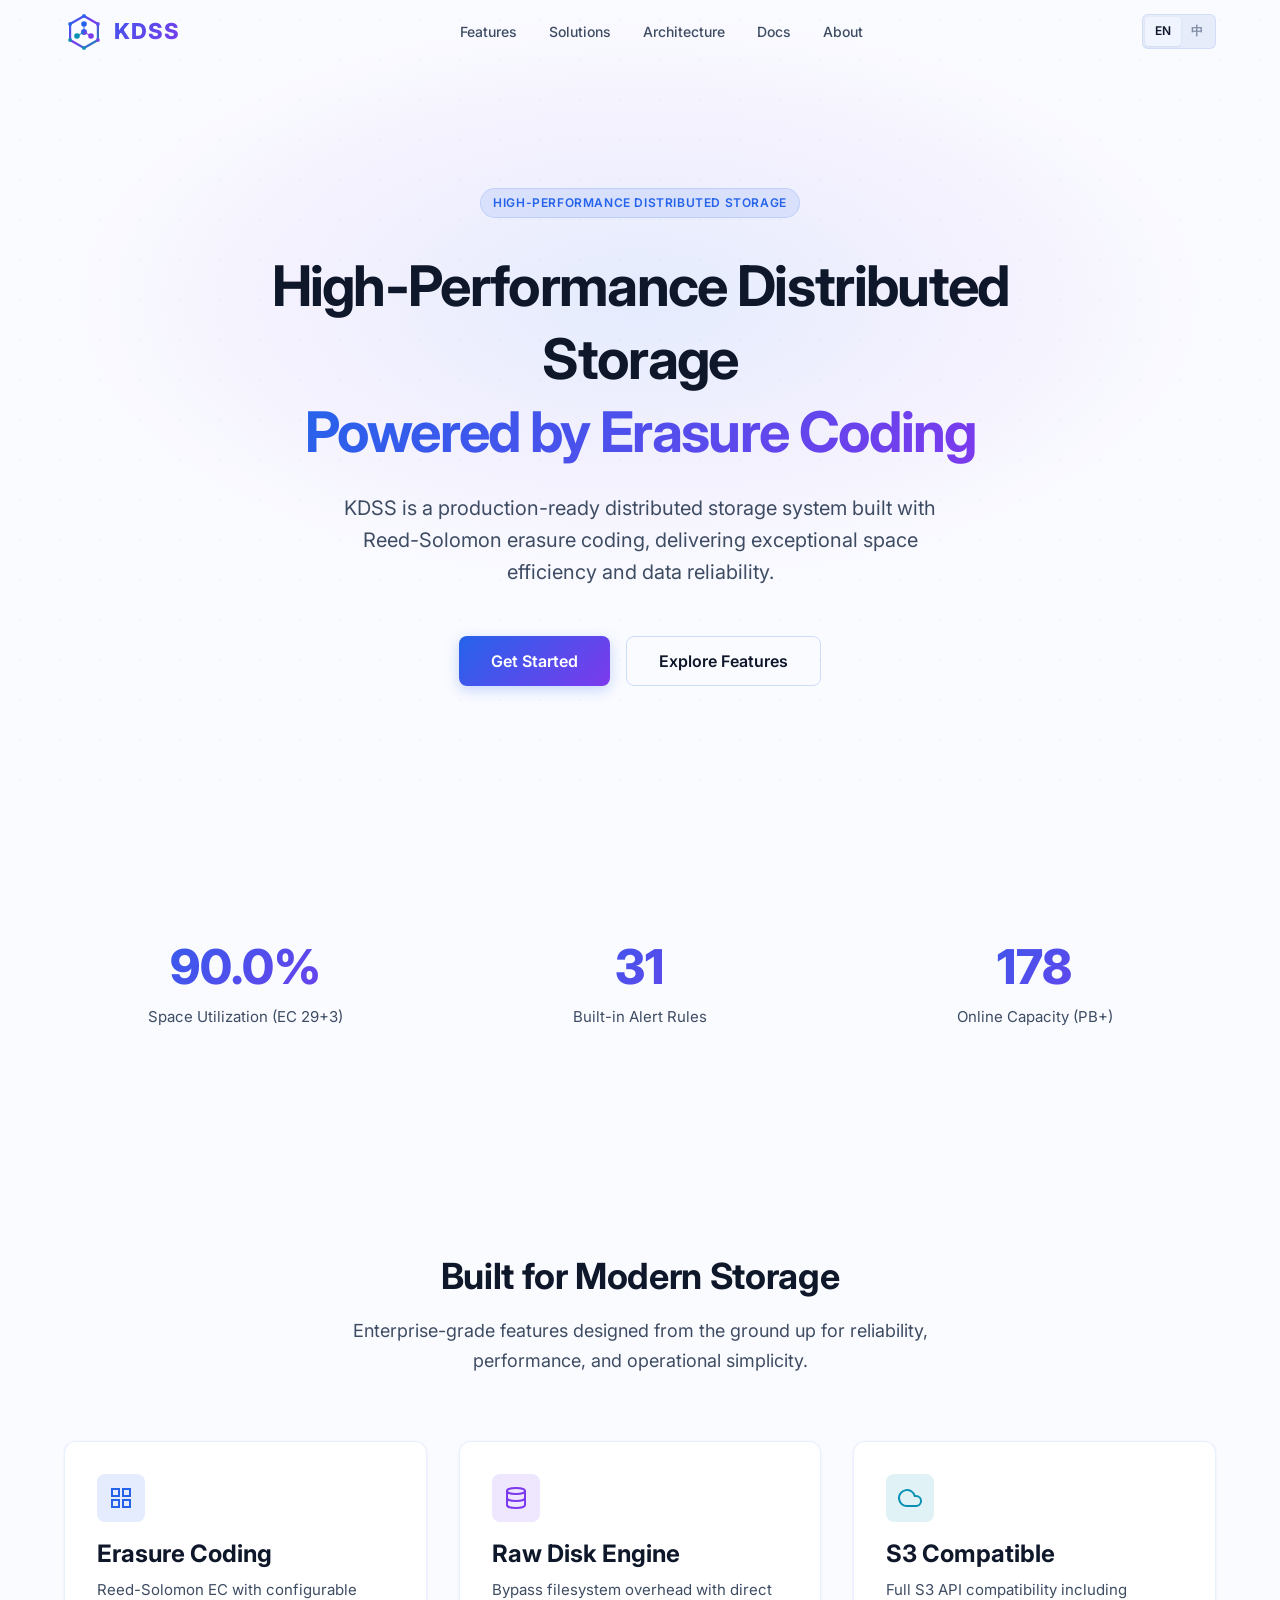
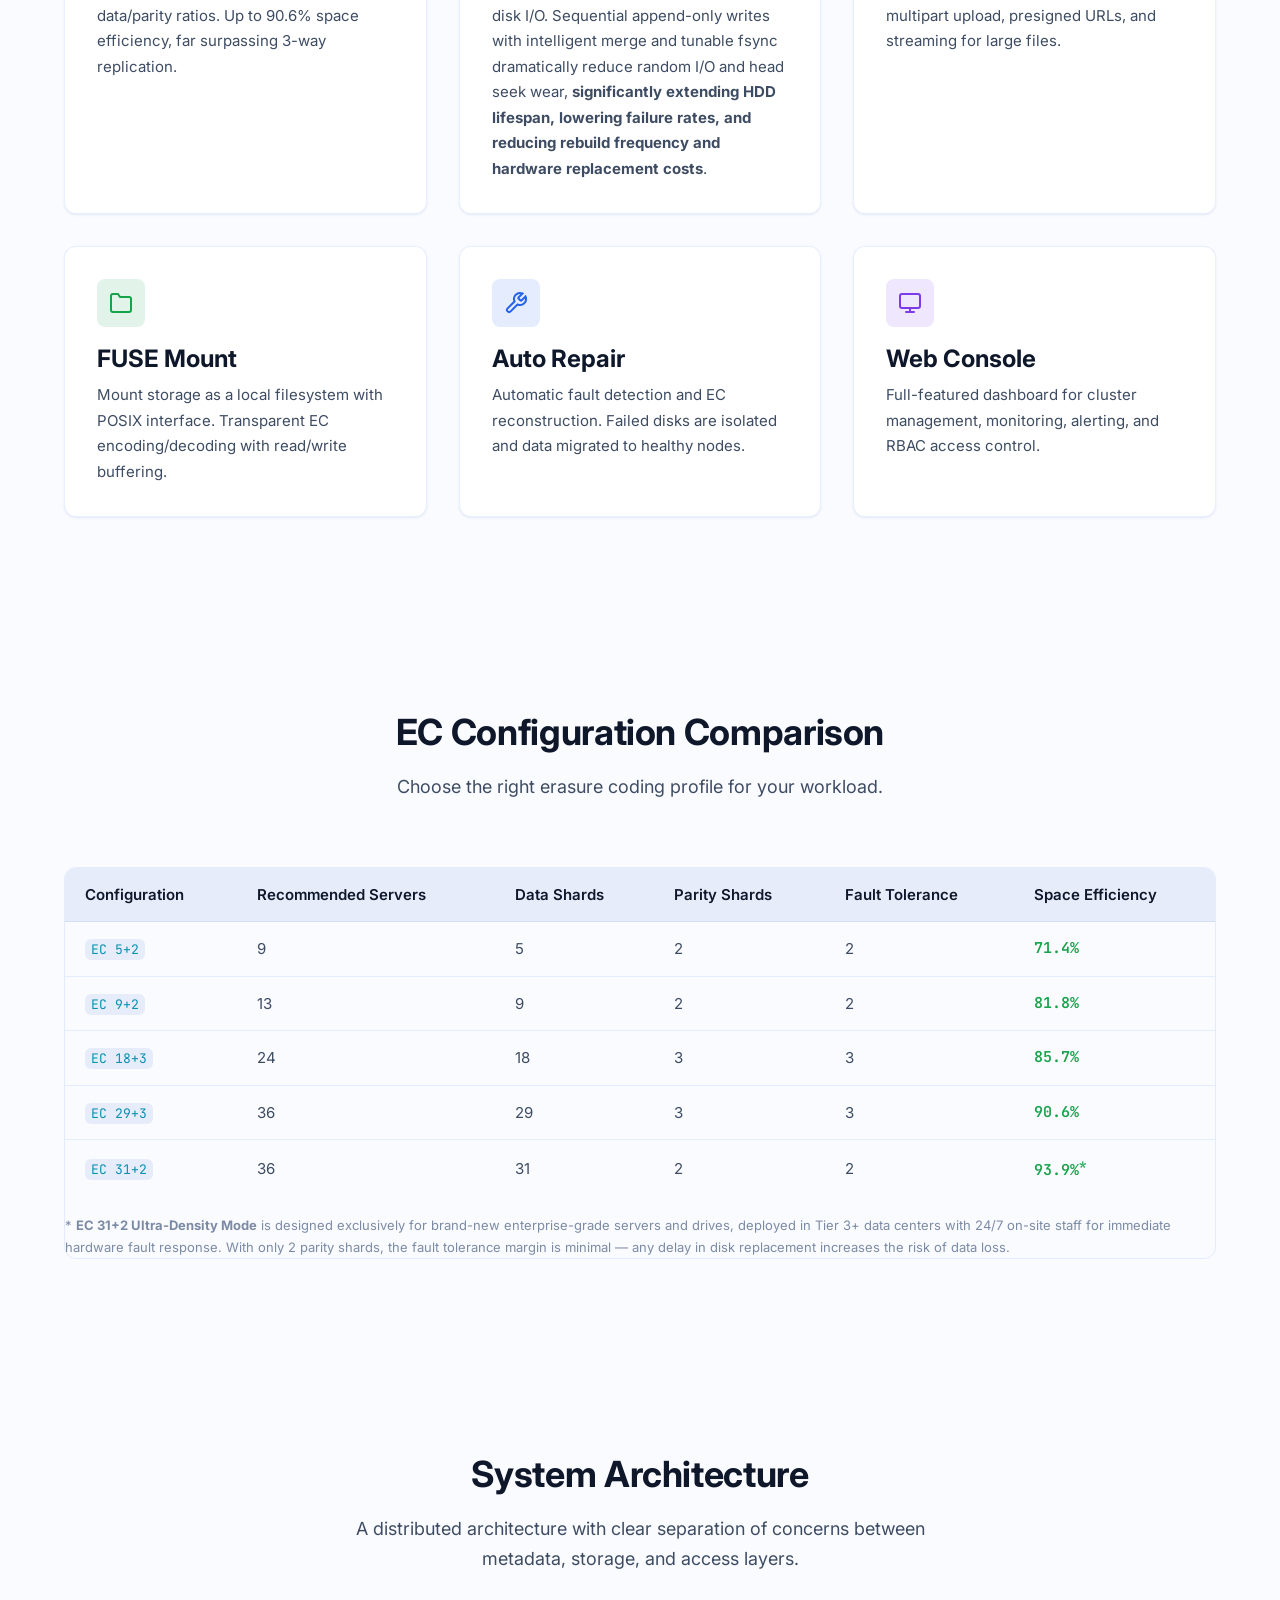
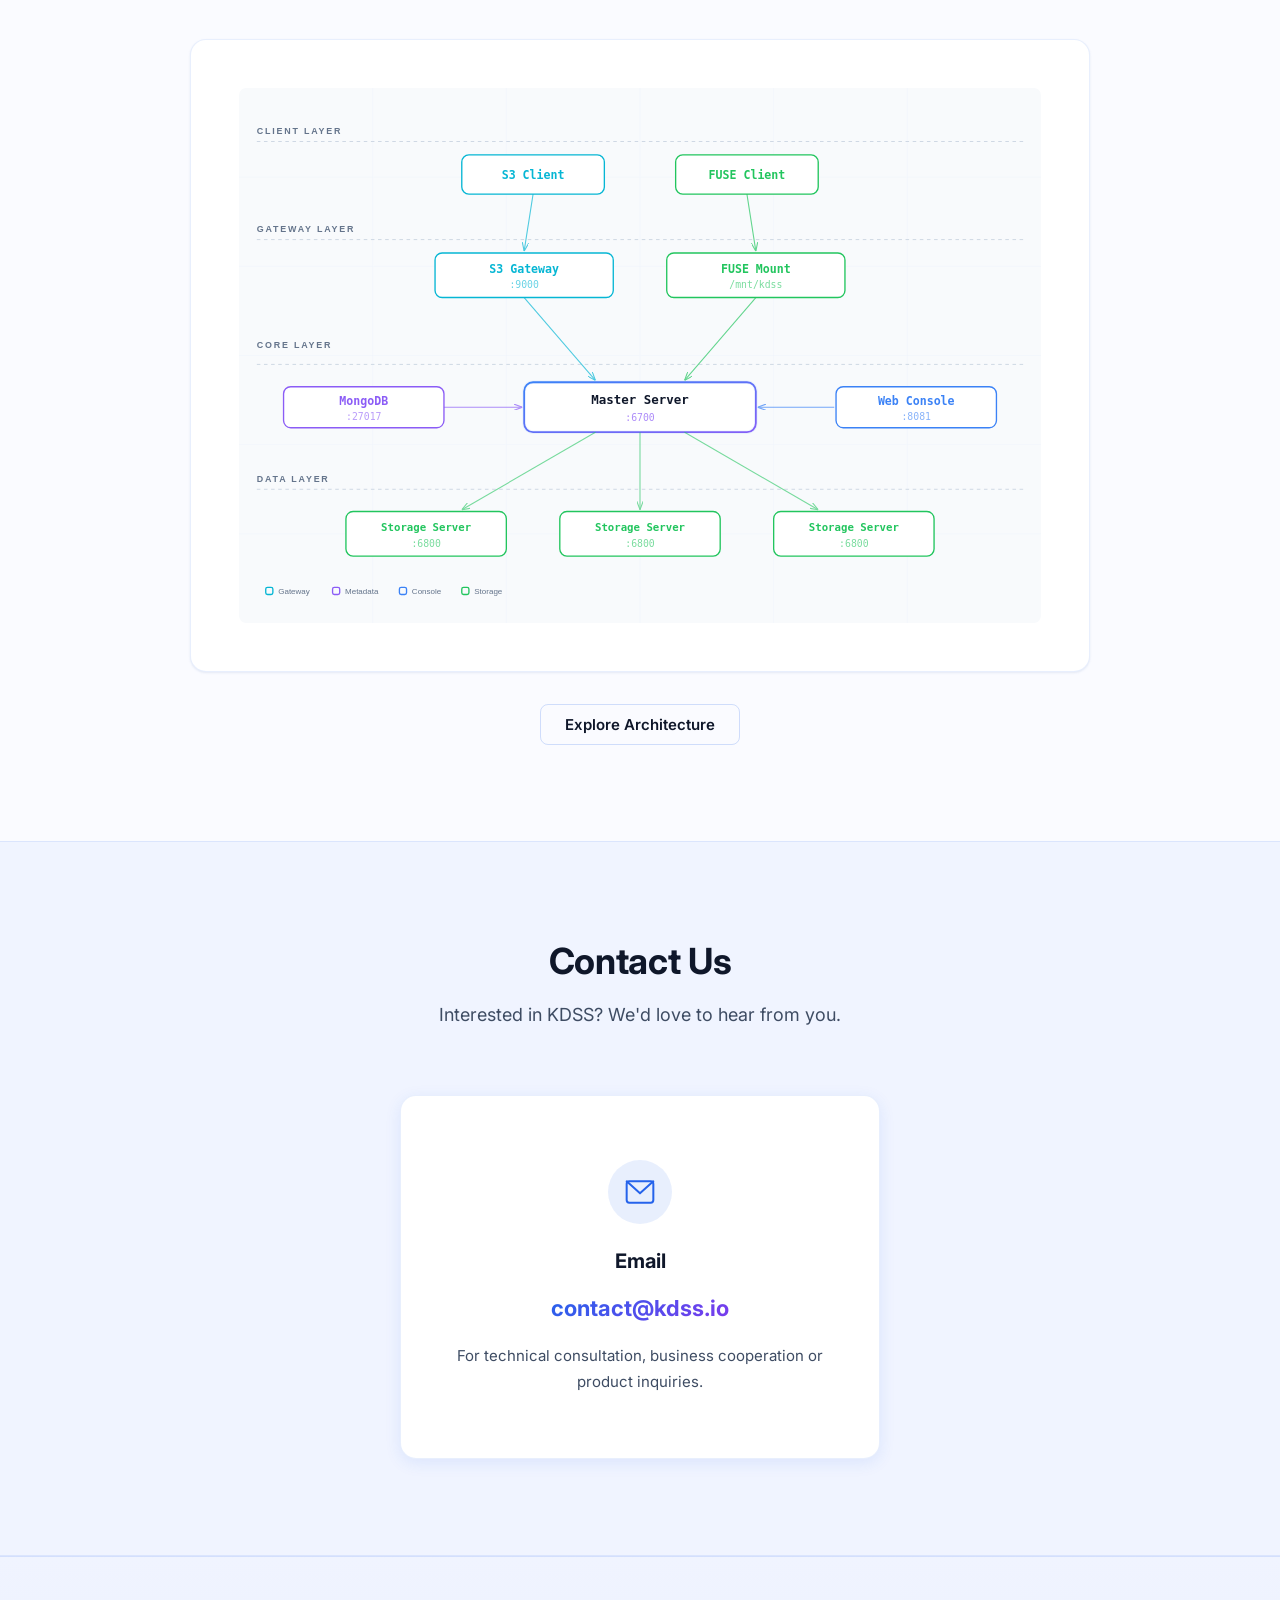
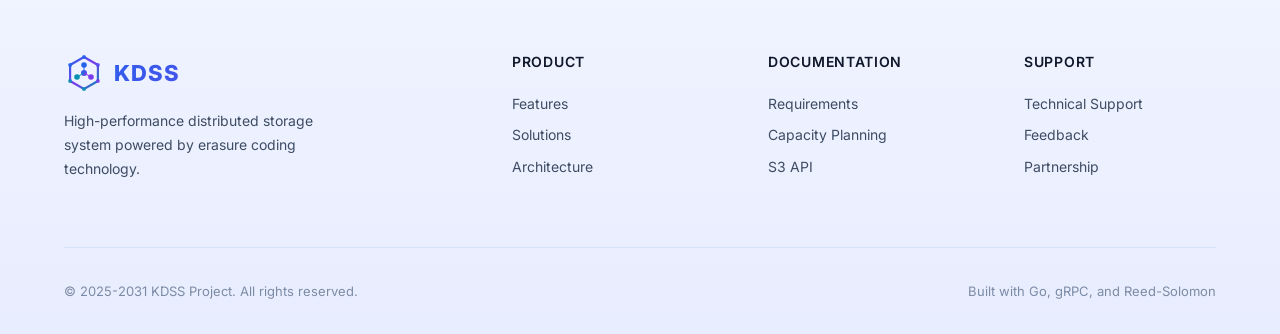
==== index.html @ b43790d2 "feat: KDSS official website with EN/ZH bilingual pages Static site with homepage, features, architec" ====
<!DOCTYPE html>

<html lang="en">
<head>
<meta charset="utf-8"/>
<meta content="width=device-width, initial-scale=1.0" name="viewport"/>
<title>KDSS — High-Performance Distributed Storage</title>
<meta content="KDSS is a high-performance distributed storage system powered by erasure coding, delivering exceptional space efficiency and data reliability." name="description"/>
<link href="images/favicon.svg" rel="icon" type="image/svg+xml"/>
<link href="https://fonts.googleapis.com" rel="preconnect"/>
<link crossorigin="" href="https://fonts.gstatic.com" rel="preconnect"/>
<link href="https://fonts.googleapis.com/css2?family=Inter:wght@400;500;600;700;800&amp;family=JetBrains+Mono:wght@400;500&amp;display=swap" rel="stylesheet"/>
<link href="css/base.css" rel="stylesheet"/>
<link href="css/components.css" rel="stylesheet"/>
<link href="css/layout.css" rel="stylesheet"/>
<link href="css/pages.css" rel="stylesheet"/>
</head>
<body>
<!-- Navigation -->
<nav class="navbar">
<div class="container">
<a class="nav-logo" href="./">
<img alt="KDSS" height="40" src="images/logo.svg" width="40"/>
<span>KDSS</span>
</a>
<div class="nav-links">
<a class="nav-link" href="features.html">Features</a>
<a class="nav-link" href="solutions.html">Solutions</a>
<a class="nav-link" href="architecture.html">Architecture</a>
<a class="nav-link" href="docs.html">Docs</a>
<a class="nav-link" href="about.html">About</a>
</div>
<div class="nav-actions">
<div class="lang-switch"><span class="lang-btn active">EN</span>
          <a class="lang-btn" href="zh/">中</a></div>
</div>
<button aria-label="Menu" class="mobile-menu-btn">
<span></span><span></span><span></span>
</button>
</div>
</nav>
<!-- Mobile Navigation -->
<div class="mobile-nav">
<a class="nav-link" href="features.html">Features</a>
<a class="nav-link" href="solutions.html">Solutions</a>
<a class="nav-link" href="architecture.html">Architecture</a>
<a class="nav-link" href="docs.html">Docs</a>
<a class="nav-link" href="about.html">About</a>
<div class="nav-actions">
<div class="lang-switch"><span class="lang-btn active">EN</span>
          <a class="lang-btn" href="zh/">中</a></div>
</div>
</div>
<!-- Hero Section -->
<section class="hero">
<canvas class="hero-canvas"></canvas>
<div class="container">
<div class="hero-badge">
<span class="badge badge-blue">High-Performance Distributed Storage</span>
</div>
<h1>
<span>High-Performance Distributed Storage</span><br/>
<span class="text-gradient">Powered by Erasure Coding</span>
</h1>
<p class="hero-subtitle">KDSS is a production-ready distributed storage system built with Reed-Solomon erasure coding, delivering exceptional space efficiency and data reliability.</p>
<div class="hero-actions">
<a class="btn btn-primary btn-lg" href="docs.html">Get Started</a>
<a class="btn btn-secondary btn-lg" href="features.html">Explore Features</a>
</div>
</div>
</section>
<!-- Core Stats -->
<section class="section">
<div class="container">
<div class="stats-grid reveal">
<div class="stat-item">
<div class="stat-number" data-count="90.6" data-suffix="%">0%</div>
<div class="stat-label">Space Utilization (EC 29+3)</div>
</div>
<div class="stat-item">
<div class="stat-number" data-count="32">0</div>
<div class="stat-label">Built-in Alert Rules</div>
</div>
<div class="stat-item">
<div class="stat-number" data-count="180">0</div>
<div class="stat-label">Online Capacity (PB+)</div>
</div>
</div>
</div>
</section>
<!-- Features Overview -->
<section class="section">
<div class="container">
<div class="section-header reveal">
<h2>Built for Modern Storage</h2>
<p>Enterprise-grade features designed from the ground up for reliability, performance, and operational simplicity.</p>
</div>
<div class="grid-3 stagger-group">
<!-- EC -->
<div class="card reveal">
<div class="card-icon blue">
<svg fill="none" stroke="currentColor" stroke-linecap="round" stroke-width="2" viewbox="0 0 24 24"><rect height="7" width="7" x="3" y="3"></rect><rect height="7" width="7" x="14" y="3"></rect><rect height="7" width="7" x="3" y="14"></rect><rect height="7" width="7" x="14" y="14"></rect></svg>
</div>
<h4>Erasure Coding</h4>
<p>Reed-Solomon EC with configurable data/parity ratios. Up to 90.6% space efficiency, far surpassing 3-way replication.</p>
</div>
<!-- Raw Disk -->
<div class="card reveal">
<div class="card-icon purple">
<svg fill="none" stroke="currentColor" stroke-linecap="round" stroke-width="2" viewbox="0 0 24 24"><ellipse cx="12" cy="5" rx="9" ry="3"></ellipse><path d="M21 12c0 1.66-4 3-9 3s-9-1.34-9-3"></path><path d="M3 5v14c0 1.66 4 3 9 3s9-1.34 9-3V5"></path></svg>
</div>
<h4>Raw Disk Engine</h4>
<p>Bypass filesystem overhead with direct disk I/O. Sequential append-only writes with intelligent merge and tunable fsync dramatically reduce random I/O and head seek wear, <strong>significantly extending HDD lifespan, lowering failure rates, and reducing rebuild frequency and hardware replacement costs</strong>.</p>
</div>
<!-- S3 -->
<div class="card reveal">
<div class="card-icon cyan">
<svg fill="none" stroke="currentColor" stroke-linecap="round" stroke-width="2" viewbox="0 0 24 24"><path d="M18 10h-1.26A8 8 0 109 20h9a5 5 0 000-10z"></path></svg>
</div>
<h4>S3 Compatible</h4>
<p>Full S3 API compatibility including multipart upload, presigned URLs, and streaming for large files.</p>
</div>
<!-- FUSE -->
<div class="card reveal">
<div class="card-icon green">
<svg fill="none" stroke="currentColor" stroke-linecap="round" stroke-width="2" viewbox="0 0 24 24"><path d="M22 19a2 2 0 01-2 2H4a2 2 0 01-2-2V5a2 2 0 012-2h5l2 3h9a2 2 0 012 2z"></path></svg>
</div>
<h4>FUSE Mount</h4>
<p>Mount storage as a local filesystem with POSIX interface. Transparent EC encoding/decoding with read/write buffering.</p>
</div>
<!-- Auto Repair -->
<div class="card reveal">
<div class="card-icon blue">
<svg fill="none" stroke="currentColor" stroke-linecap="round" stroke-width="2" viewbox="0 0 24 24"><path d="M14.7 6.3a1 1 0 000 1.4l1.6 1.6a1 1 0 001.4 0l3.77-3.77a6 6 0 01-7.94 7.94l-6.91 6.91a2.12 2.12 0 01-3-3l6.91-6.91a6 6 0 017.94-7.94l-3.76 3.76z"></path></svg>
</div>
<h4>Auto Repair</h4>
<p>Automatic fault detection and EC reconstruction. Failed disks are isolated and data migrated to healthy nodes.</p>
</div>
<!-- Web Console -->
<div class="card reveal">
<div class="card-icon purple">
<svg fill="none" stroke="currentColor" stroke-linecap="round" stroke-width="2" viewbox="0 0 24 24"><rect height="14" rx="2" width="20" x="2" y="3"></rect><line x1="8" x2="16" y1="21" y2="21"></line><line x1="12" x2="12" y1="17" y2="21"></line></svg>
</div>
<h4>Web Console</h4>
<p>Full-featured dashboard for cluster management, monitoring, alerting, and RBAC access control.</p>
</div>
</div>
</div>
</section>
<!-- EC Configuration Table -->
<section class="section">
<div class="container">
<div class="section-header reveal">
<h2>EC Configuration Comparison</h2>
<p>Choose the right erasure coding profile for your workload.</p>
</div>
<div class="table-wrapper reveal">
<table>
<thead>
<tr>
<th>Configuration</th>
<th>Recommended Servers</th>
<th>Data Shards</th>
<th>Parity Shards</th>
<th>Fault Tolerance</th>
<th>Space Efficiency</th>
</tr>
</thead>
<tbody>
<tr>
<td><code>EC 5+2</code></td>
<td>9</td>
<td>5</td>
<td>2</td>
<td>2</td>
<td class="highlight">71.4%</td>
</tr>
<tr>
<td><code>EC 9+2</code></td>
<td>13</td>
<td>9</td>
<td>2</td>
<td>2</td>
<td class="highlight">81.8%</td>
</tr>
<tr>
<td><code>EC 18+3</code></td>
<td>24</td>
<td>18</td>
<td>3</td>
<td>3</td>
<td class="highlight">85.7%</td>
</tr>
<tr>
<td><code>EC 29+3</code></td>
<td>36</td>
<td>29</td>
<td>3</td>
<td>3</td>
<td class="highlight">90.6%</td>
</tr>
<tr>
<td><code>EC 31+2</code></td>
<td>36</td>
<td>31</td>
<td>2</td>
<td>2</td>
<td class="highlight">93.9%<sup>*</sup></td>
</tr>
</tbody>
</table>
<p style="margin-top: var(--space-md); font-size: 13px; color: var(--text-muted);">* <strong>EC 31+2 Ultra-Density Mode</strong> is designed exclusively for brand-new enterprise-grade servers and drives, deployed in Tier 3+ data centers with 24/7 on-site staff for immediate hardware fault response. With only 2 parity shards, the fault tolerance margin is minimal — any delay in disk replacement increases the risk of data loss.</p>
</div>
</div>
</section>
<!-- Architecture Preview -->
<section class="section">
<div class="container">
<div class="section-header reveal">
<h2>System Architecture</h2>
<p>A distributed architecture with clear separation of concerns between metadata, storage, and access layers.</p>
</div>
<div class="arch-preview reveal">
<div class="arch-diagram">
<img alt="KDSS Architecture" loading="lazy" src="images/architecture.svg"/>
</div>
<div style="margin-top: var(--space-xl); text-align: center;">
<a class="btn btn-secondary" href="architecture.html">Explore Architecture</a>
</div>
</div>
</div>
</section>
<!-- Contact Us -->
<section class="section contact-section">
<div class="container">
<div class="section-header reveal">
<h2>Contact Us</h2>
<p>Interested in KDSS? We'd love to hear from you.</p>
</div>
<div class="contact-card reveal">
<div class="contact-icon">
<svg fill="none" height="32" stroke="currentColor" stroke-linecap="round" stroke-linejoin="round" stroke-width="1.5" viewbox="0 0 24 24" width="32">
<rect height="16" rx="2" width="20" x="2" y="4"></rect>
<path d="M22 4L12 13L2 4"></path>
</svg>
</div>
<h3>Email</h3>
<a class="contact-email" href="mailto:contact@kdss.io">contact@kdss.io</a>
<p>For technical consultation, business cooperation or product inquiries.</p>
</div>
</div>
</section>
<!-- Footer -->
<footer class="footer">
<div class="container">
<div class="footer-grid">
<div class="footer-brand">
<a class="nav-logo" href="./">
<img alt="KDSS" height="40" src="images/logo.svg" width="40"/>
<span>KDSS</span>
</a>
<p>High-performance distributed storage system powered by erasure coding technology.</p>
</div>
<div class="footer-col">
<h4>Product</h4>
<a href="features.html">Features</a>
<a href="solutions.html">Solutions</a>
<a href="architecture.html">Architecture</a>
</div>
<div class="footer-col">
<h4>Documentation</h4>
<a href="docs.html#requirements">Requirements</a>
<a href="docs.html#capacity">Capacity Planning</a>
<a href="docs.html#s3api">S3 API</a>
</div>
<div class="footer-col">
<h4>Support</h4>
<a href="mailto:support@kdss.io">Technical Support</a>
<a href="mailto:support@kdss.io">Feedback</a>
<a href="mailto:contact@kdss.io">Partnership</a>
</div>
</div>
<div class="footer-bottom">
<p>© 2025-2031 KDSS Project. All rights reserved.</p>
<div class="footer-bottom-links">
<span style="color: var(--text-muted); font-size: 13px;">Built with Go, gRPC, and Reed-Solomon</span>
</div>
</div>
</div>
</footer>
<!-- Back to Top -->
<button aria-label="Back to top" class="back-to-top">
<svg fill="none" height="20" stroke="currentColor" stroke-linecap="round" stroke-width="2" viewbox="0 0 24 24" width="20"><path d="M18 15l-6-6-6 6"></path></svg>
</button>

<script src="js/nav.js"></script>
<script src="js/animations.js"></script>
</body>
</html>
---- css/base.css ----
/* ============================================
   KDSS Website — Base Styles
   CSS Reset + Custom Properties + Typography
   ============================================ */

/* --- Reset --- */
*, *::before, *::after {
  margin: 0;
  padding: 0;
  box-sizing: border-box;
}

html {
  scroll-behavior: smooth;
  -webkit-text-size-adjust: 100%;
  font-size: 16px;
}

body {
  font-family: var(--font-sans);
  background-color: var(--bg-primary);
  color: var(--text-primary);
  line-height: 1.7;
  -webkit-font-smoothing: antialiased;
  -moz-osx-font-smoothing: grayscale;
  overflow-x: hidden;
}

a {
  color: var(--accent-blue);
  text-decoration: none;
  transition: color 0.2s ease;
}

a:hover {
  color: var(--accent-purple);
}

img, svg {
  max-width: 100%;
  height: auto;
  display: block;
}

ul, ol {
  list-style: none;
}

button {
  font-family: inherit;
  cursor: pointer;
  border: none;
  background: none;
  color: inherit;
}

input, textarea, select {
  font-family: inherit;
  font-size: inherit;
  color: inherit;
}

table {
  border-collapse: collapse;
  width: 100%;
}

/* --- CSS Custom Properties --- */
:root {
  /* Backgrounds / 背景 — 明亮科技风（带微蓝底色） */
  --bg-primary: #fafbff;
  --bg-secondary: #f0f4ff;
  --bg-tertiary: #e6ecf9;

  /* Text / 文字 */
  --text-primary: #0f172a;
  --text-secondary: #3e4c63;
  --text-muted: #7c8ba5;

  /* Accent / 强调色（高饱和） */
  --accent-blue: #2563eb;
  --accent-purple: #7c3aed;
  --accent-cyan: #0891b2;
  --accent-green: #16a34a;

  /* Gradients / 渐变 */
  --gradient-hero: linear-gradient(135deg, #2563eb, #7c3aed);
  --gradient-card: linear-gradient(180deg, rgba(37,99,235,0.03), rgba(124,58,237,0.01));

  /* Borders / 边框 */
  --border-color: rgba(37, 99, 235, 0.1);
  --border-hover: rgba(37, 99, 235, 0.2);

  /* Fonts / 字体 */
  --font-sans: 'Inter', -apple-system, BlinkMacSystemFont, 'PingFang SC', 'Microsoft YaHei', sans-serif;
  --font-mono: 'JetBrains Mono', 'Fira Code', 'Cascadia Code', monospace;

  /* Spacing / 间距 */
  --space-xs: 4px;
  --space-sm: 8px;
  --space-md: 16px;
  --space-lg: 24px;
  --space-xl: 32px;
  --space-2xl: 48px;
  --space-3xl: 64px;
  --space-4xl: 96px;

  /* Radius / 圆角 */
  --radius-sm: 6px;
  --radius-md: 8px;
  --radius-lg: 12px;
  --radius-xl: 16px;

  /* Shadows / 阴影（带蓝色调） */
  --shadow-sm: 0 1px 3px rgba(37,99,235,0.06), 0 1px 2px rgba(0,0,0,0.04);
  --shadow-md: 0 4px 16px rgba(37,99,235,0.1);
  --shadow-lg: 0 8px 32px rgba(37,99,235,0.12);

  /* Transitions / 过渡 */
  --transition-fast: 0.15s ease;
  --transition-base: 0.2s ease;
  --transition-slow: 0.3s ease;

  /* Layout / 布局 */
  --max-width: 1200px;
  --nav-height: 64px;
}

/* --- Typography --- */
h1, h2, h3, h4, h5, h6 {
  font-weight: 700;
  line-height: 1.3;
  color: var(--text-primary);
}

h1 { font-size: 48px; letter-spacing: -0.02em; }
h2 { font-size: 36px; letter-spacing: -0.01em; }
h3 { font-size: 28px; }
h4 { font-size: 24px; }
h5 { font-size: 20px; }
h6 { font-size: 18px; }

p {
  color: var(--text-secondary);
  line-height: 1.7;
}

code, pre {
  font-family: var(--font-mono);
}

code {
  font-size: 0.875em;
  background: var(--bg-tertiary);
  padding: 2px 6px;
  border-radius: var(--radius-sm);
  color: var(--accent-cyan);
}

pre {
  background: var(--bg-secondary);
  border: 1px solid var(--border-color);
  border-radius: var(--radius-md);
  padding: var(--space-lg);
  overflow-x: auto;
  font-size: 14px;
  line-height: 1.6;
}

pre code {
  background: none;
  padding: 0;
  font-size: inherit;
  color: var(--text-primary);
}

/* --- Utility --- */
.container {
  max-width: var(--max-width);
  margin: 0 auto;
  padding: 0 var(--space-lg);
}

.section {
  padding: var(--space-4xl) 0;
}

.section-header {
  text-align: center;
  margin-bottom: var(--space-3xl);
}

.section-header h2 {
  margin-bottom: var(--space-md);
}

.section-header p {
  font-size: 18px;
  max-width: 640px;
  margin: 0 auto;
}

.text-gradient {
  background: var(--gradient-hero);
  -webkit-background-clip: text;
  -webkit-text-fill-color: transparent;
  background-clip: text;
}

.text-center { text-align: center; }
.text-left { text-align: left; }
.text-right { text-align: right; }

.visually-hidden {
  position: absolute;
  width: 1px;
  height: 1px;
  padding: 0;
  margin: -1px;
  overflow: hidden;
  clip: rect(0,0,0,0);
  white-space: nowrap;
  border: 0;
}

/* --- Selection --- */
::selection {
  background: rgba(37, 99, 235, 0.15);
  color: var(--text-primary);
}

/* --- Scrollbar --- */
::-webkit-scrollbar {
  width: 8px;
  height: 8px;
}

::-webkit-scrollbar-track {
  background: var(--bg-primary);
}

::-webkit-scrollbar-thumb {
  background: var(--bg-tertiary);
  border-radius: 4px;
}

::-webkit-scrollbar-thumb:hover {
  background: var(--text-muted);
}

/* --- Responsive Typography --- */
@media (max-width: 768px) {
  h1 { font-size: 32px; }
  h2 { font-size: 28px; }
  h3 { font-size: 22px; }
  h4 { font-size: 20px; }

  .section {
    padding: var(--space-3xl) 0;
  }

  .section-header {
    margin-bottom: var(--space-2xl);
  }
}
---- css/components.css ----
/* ============================================
   KDSS Website — Components
   Buttons, Cards, Tables, Code Blocks, Badges
   ============================================ */

/* --- Buttons --- */
.btn {
  display: inline-flex;
  align-items: center;
  gap: var(--space-sm);
  padding: 12px 24px;
  font-size: 15px;
  font-weight: 600;
  border-radius: var(--radius-md);
  transition: all var(--transition-base);
  white-space: nowrap;
  line-height: 1;
}

.btn-primary {
  background: var(--gradient-hero);
  color: #fff;
  box-shadow: 0 4px 14px rgba(37, 99, 235, 0.25);
}

.btn-primary:hover {
  transform: translateY(-1px);
  box-shadow: 0 6px 20px rgba(37, 99, 235, 0.35);
  color: #fff;
}

.btn-secondary {
  background: transparent;
  color: var(--text-primary);
  border: 1px solid var(--border-hover);
}

.btn-secondary:hover {
  background: var(--bg-tertiary);
  border-color: var(--text-muted);
  color: var(--text-primary);
}

.btn-sm {
  padding: 8px 16px;
  font-size: 13px;
}

.btn-lg {
  padding: 16px 32px;
  font-size: 16px;
}

.btn-icon {
  width: 20px;
  height: 20px;
}

/* --- Cards --- */
.card {
  background: #ffffff;
  border: 1px solid var(--border-color);
  border-radius: var(--radius-lg);
  padding: var(--space-xl);
  transition: all var(--transition-slow);
  position: relative;
  overflow: hidden;
  box-shadow: var(--shadow-sm);
}

.card::before {
  content: '';
  position: absolute;
  inset: 0;
  background: var(--gradient-card);
  opacity: 0;
  transition: opacity var(--transition-slow);
  pointer-events: none;
}

.card:hover {
  border-color: var(--border-hover);
  transform: translateY(-2px);
  box-shadow: var(--shadow-md);
}

.card:hover::before {
  opacity: 1;
}

.card-icon {
  width: 48px;
  height: 48px;
  border-radius: var(--radius-md);
  display: flex;
  align-items: center;
  justify-content: center;
  margin-bottom: var(--space-md);
  background: var(--bg-tertiary);
}

.card-icon svg {
  width: 24px;
  height: 24px;
}

.card-icon.blue { color: var(--accent-blue); background: rgba(37,99,235,0.12); }
.card-icon.purple { color: var(--accent-purple); background: rgba(124,58,237,0.12); }
.card-icon.cyan { color: var(--accent-cyan); background: rgba(8,145,178,0.12); }
.card-icon.green { color: var(--accent-green); background: rgba(22,163,74,0.12); }

.card h3, .card h4 {
  margin-bottom: var(--space-sm);
}

.card p {
  font-size: 15px;
}

/* --- Feature Card (large) --- */
.feature-card {
  background: #ffffff;
  border: 1px solid var(--border-color);
  box-shadow: var(--shadow-sm);
  border-radius: var(--radius-xl);
  padding: var(--space-3xl);
  display: grid;
  grid-template-columns: 1fr 1fr;
  gap: var(--space-3xl);
  align-items: center;
  transition: border-color var(--transition-slow);
}

.feature-card:hover {
  border-color: var(--border-hover);
}

.feature-card.reverse {
  direction: rtl;
}

.feature-card.reverse > * {
  direction: ltr;
}

.feature-content h3 {
  margin-bottom: var(--space-md);
}

.feature-content p {
  margin-bottom: var(--space-lg);
}

.feature-content ul {
  display: flex;
  flex-direction: column;
  gap: var(--space-sm);
}

.feature-content li {
  display: flex;
  align-items: flex-start;
  gap: var(--space-sm);
  color: var(--text-secondary);
  font-size: 15px;
}

.feature-content li::before {
  content: '';
  width: 6px;
  height: 6px;
  border-radius: 50%;
  background: var(--accent-blue);
  margin-top: 8px;
  flex-shrink: 0;
}

.feature-visual {
  background: var(--bg-tertiary);
  border-radius: var(--radius-lg);
  padding: var(--space-xl);
  border: 1px solid var(--border-color);
}

@media (max-width: 768px) {
  .feature-card {
    grid-template-columns: 1fr;
    padding: var(--space-xl);
    gap: var(--space-xl);
  }

  .feature-card.reverse {
    direction: ltr;
  }
}

/* --- Tables --- */
.table-wrapper {
  overflow-x: auto;
  border-radius: var(--radius-lg);
  border: 1px solid var(--border-color);
}

table {
  font-size: 15px;
}

thead {
  background: var(--bg-tertiary);
}

th {
  padding: 14px 20px;
  text-align: left;
  font-weight: 600;
  color: var(--text-primary);
  white-space: nowrap;
  border-bottom: 1px solid var(--border-color);
}

td {
  padding: 14px 20px;
  color: var(--text-secondary);
  border-bottom: 1px solid var(--border-color);
}

tr:last-child td {
  border-bottom: none;
}

tbody tr {
  transition: background var(--transition-fast);
}

tbody tr:hover {
  background: rgba(0,0,0,0.02);
}

td.highlight {
  color: var(--accent-green);
  font-weight: 600;
  font-family: var(--font-mono);
}

/* --- Code Blocks --- */
.code-block {
  position: relative;
  margin: var(--space-lg) 0;
}

.code-block-header {
  display: flex;
  align-items: center;
  justify-content: space-between;
  background: var(--bg-tertiary);
  padding: var(--space-sm) var(--space-md);
  border-radius: var(--radius-md) var(--radius-md) 0 0;
  border: 1px solid var(--border-color);
  border-bottom: none;
}

.code-block-header span {
  font-size: 13px;
  color: var(--text-muted);
  font-family: var(--font-mono);
}

.code-block pre {
  margin: 0;
  border-radius: 0 0 var(--radius-md) var(--radius-md);
}

.copy-btn {
  display: inline-flex;
  align-items: center;
  gap: 4px;
  padding: 4px 10px;
  font-size: 12px;
  color: var(--text-muted);
  border: 1px solid var(--border-color);
  border-radius: var(--radius-sm);
  transition: all var(--transition-fast);
}

.copy-btn:hover {
  color: var(--text-primary);
  border-color: var(--border-hover);
  background: var(--bg-secondary);
}

.copy-btn.copied {
  color: var(--accent-green);
  border-color: var(--accent-green);
}

/* --- Badges --- */
.badge {
  display: inline-flex;
  align-items: center;
  padding: 4px 12px;
  font-size: 12px;
  font-weight: 600;
  border-radius: 100px;
  text-transform: uppercase;
  letter-spacing: 0.05em;
}

.badge-blue {
  background: rgba(37,99,235,0.1);
  color: var(--accent-blue);
  border: 1px solid rgba(37,99,235,0.15);
}

.badge-purple {
  background: rgba(124,58,237,0.1);
  color: var(--accent-purple);
  border: 1px solid rgba(124,58,237,0.15);
}

.badge-green {
  background: rgba(22,163,74,0.1);
  color: var(--accent-green);
  border: 1px solid rgba(22,163,74,0.15);
}

.badge-cyan {
  background: rgba(8,145,178,0.1);
  color: var(--accent-cyan);
  border: 1px solid rgba(8,145,178,0.15);
}

/* --- Stats --- */
.stats-grid {
  display: grid;
  grid-template-columns: repeat(3, 1fr);
  gap: var(--space-xl);
}

.stat-item {
  text-align: center;
  padding: var(--space-xl);
}

.stat-number {
  font-size: 48px;
  font-weight: 800;
  background: var(--gradient-hero);
  -webkit-background-clip: text;
  -webkit-text-fill-color: transparent;
  background-clip: text;
  line-height: 1.2;
  margin-bottom: var(--space-sm);
}

.stat-label {
  font-size: 15px;
  color: var(--text-secondary);
}

@media (max-width: 768px) {
  .stats-grid {
    grid-template-columns: 1fr;
    gap: var(--space-md);
  }

  .stat-number {
    font-size: 36px;
  }
}

/* --- Grid Layouts --- */
.grid-2 {
  display: grid;
  grid-template-columns: repeat(2, 1fr);
  gap: var(--space-xl);
}

.grid-3 {
  display: grid;
  grid-template-columns: repeat(3, 1fr);
  gap: var(--space-xl);
}

.grid-4 {
  display: grid;
  grid-template-columns: repeat(4, 1fr);
  gap: var(--space-xl);
}

@media (max-width: 1024px) {
  .grid-3, .grid-4 {
    grid-template-columns: repeat(2, 1fr);
  }
}

@media (max-width: 768px) {
  .grid-2, .grid-3, .grid-4 {
    grid-template-columns: 1fr;
  }
}

/* --- Tabs --- */
.tabs {
  display: flex;
  gap: 2px;
  border-bottom: 1px solid var(--border-color);
  margin-bottom: var(--space-xl);
  overflow-x: auto;
}

.tab {
  padding: var(--space-sm) var(--space-md);
  font-size: 14px;
  font-weight: 500;
  color: var(--text-muted);
  border-bottom: 2px solid transparent;
  transition: all var(--transition-fast);
  white-space: nowrap;
}

.tab:hover {
  color: var(--text-secondary);
}

.tab.active {
  color: var(--text-primary);
  border-bottom-color: var(--accent-blue);
}

/* --- Divider --- */
.divider {
  height: 1px;
  background: var(--border-color);
  margin: var(--space-3xl) 0;
}

/* --- Scroll reveal animation --- */
.reveal {
  opacity: 0;
  transform: translateY(20px);
  transition: opacity 0.6s ease, transform 0.6s ease;
}

.reveal.visible {
  opacity: 1;
  transform: translateY(0);
}

/* --- Tag list --- */
.tag-list {
  display: flex;
  flex-wrap: wrap;
  gap: var(--space-sm);
}

.tag {
  padding: 6px 14px;
  font-size: 13px;
  background: var(--bg-tertiary);
  border: 1px solid var(--border-color);
  border-radius: 100px;
  color: var(--text-secondary);
}
---- css/layout.css ----
/* ============================================
   KDSS Website — Layout
   Navigation + Footer + Responsive
   ============================================ */

/* --- Navigation --- */
.navbar {
  position: fixed;
  top: 0;
  left: 0;
  right: 0;
  height: var(--nav-height);
  z-index: 1000;
  transition: all var(--transition-slow);
  border-bottom: 1px solid transparent;
}

.navbar.scrolled {
  background: rgba(250, 251, 255, 0.9);
  backdrop-filter: blur(20px);
  -webkit-backdrop-filter: blur(20px);
  border-bottom-color: var(--border-color);
  box-shadow: 0 1px 8px rgba(37,99,235,0.06);
}

.navbar .container {
  display: flex;
  align-items: center;
  justify-content: space-between;
  height: 100%;
}

.nav-logo {
  display: flex;
  align-items: center;
  gap: 10px;
  font-size: 22px;
  font-weight: 800;
  letter-spacing: 1px;
  background: var(--gradient-hero);
  -webkit-background-clip: text;
  -webkit-text-fill-color: transparent;
  background-clip: text;
}

.nav-logo img {
  width: 40px;
  height: 40px;
}

.nav-logo:hover {
  opacity: 0.85;
}

.nav-logo svg {
  width: 32px;
  height: 32px;
}

.nav-links {
  display: flex;
  align-items: center;
  gap: var(--space-xl);
}

.nav-link {
  font-size: 14px;
  font-weight: 500;
  color: var(--text-secondary);
  transition: color var(--transition-fast);
  position: relative;
}

.nav-link:hover,
.nav-link.active {
  color: var(--text-primary);
}

.nav-link.active::after {
  content: '';
  position: absolute;
  bottom: -4px;
  left: 0;
  right: 0;
  height: 2px;
  background: var(--accent-blue);
  border-radius: 1px;
}

.nav-actions {
  display: flex;
  align-items: center;
  gap: var(--space-md);
}

/* Language Switch / 语言切换 */
.lang-switch {
  display: flex;
  align-items: center;
  background: var(--bg-tertiary);
  border-radius: var(--radius-sm);
  padding: 2px;
  border: 1px solid var(--border-color);
}

.lang-btn {
  padding: 4px 10px;
  font-size: 12px;
  font-weight: 600;
  border-radius: 4px;
  color: var(--text-muted);
  transition: all var(--transition-fast);
}

.lang-btn.active {
  background: var(--bg-secondary);
  color: var(--text-primary);
  box-shadow: var(--shadow-sm);
}

.lang-btn:hover:not(.active) {
  color: var(--text-secondary);
}

/* GitHub link in nav */
.nav-github {
  display: flex;
  align-items: center;
  color: var(--text-secondary);
  transition: color var(--transition-fast);
}

.nav-github:hover {
  color: var(--text-primary);
}

.nav-github svg {
  width: 22px;
  height: 22px;
}

/* Mobile Menu / 移动端菜单 */
.mobile-menu-btn {
  display: none;
  flex-direction: column;
  gap: 5px;
  padding: 4px;
}

.mobile-menu-btn span {
  display: block;
  width: 22px;
  height: 2px;
  background: var(--text-primary);
  border-radius: 1px;
  transition: all var(--transition-base);
}

.mobile-menu-btn.open span:nth-child(1) {
  transform: rotate(45deg) translate(5px, 5px);
}

.mobile-menu-btn.open span:nth-child(2) {
  opacity: 0;
}

.mobile-menu-btn.open span:nth-child(3) {
  transform: rotate(-45deg) translate(5px, -5px);
}

.mobile-nav {
  display: none;
  position: fixed;
  top: var(--nav-height);
  left: 0;
  right: 0;
  bottom: 0;
  background: var(--bg-primary);
  z-index: 999;
  padding: var(--space-xl);
  flex-direction: column;
  gap: var(--space-md);
}

.mobile-nav.open {
  display: flex;
}

.mobile-nav .nav-link {
  font-size: 18px;
  padding: var(--space-md) 0;
  border-bottom: 1px solid var(--border-color);
}

.mobile-nav .nav-actions {
  margin-top: var(--space-xl);
  justify-content: center;
}

@media (max-width: 768px) {
  .nav-links {
    display: none;
  }

  .mobile-menu-btn {
    display: flex;
  }

  .nav-actions {
    display: none;
  }

  .mobile-nav .nav-actions {
    display: flex;
  }
}

/* --- Footer --- */
.footer {
  border-top: 1px solid var(--border-color);
  padding: var(--space-4xl) 0 var(--space-xl);
  background: linear-gradient(180deg, var(--bg-secondary) 0%, #e8edff 100%);
}

.footer-grid {
  display: grid;
  grid-template-columns: 2fr repeat(3, 1fr);
  gap: var(--space-3xl);
  margin-bottom: var(--space-3xl);
}

.footer-brand p {
  font-size: 14px;
  margin-top: var(--space-md);
  max-width: 280px;
}

.footer-brand .nav-logo {
  margin-bottom: var(--space-sm);
}

.footer-col h4 {
  font-size: 14px;
  font-weight: 600;
  color: var(--text-primary);
  margin-bottom: var(--space-md);
  text-transform: uppercase;
  letter-spacing: 0.05em;
}

.footer-col a {
  display: block;
  font-size: 14px;
  color: var(--text-secondary);
  padding: 4px 0;
  transition: color var(--transition-fast);
}

.footer-col a:hover {
  color: var(--text-primary);
}

.footer-bottom {
  display: flex;
  align-items: center;
  justify-content: space-between;
  padding-top: var(--space-xl);
  border-top: 1px solid var(--border-color);
}

.footer-bottom p {
  font-size: 13px;
  color: var(--text-muted);
}

.footer-bottom-links {
  display: flex;
  gap: var(--space-lg);
}

.footer-bottom-links a {
  font-size: 13px;
  color: var(--text-muted);
}

.footer-bottom-links a:hover {
  color: var(--text-secondary);
}

@media (max-width: 1024px) {
  .footer-grid {
    grid-template-columns: repeat(3, 1fr);
  }

  .footer-brand {
    grid-column: 1 / -1;
  }
}

@media (max-width: 768px) {
  .footer-grid {
    grid-template-columns: repeat(2, 1fr);
    gap: var(--space-xl);
  }

  .footer-bottom {
    flex-direction: column;
    gap: var(--space-md);
    text-align: center;
  }
}

/* --- Page Layout --- */
.page-header {
  padding: calc(var(--nav-height) + var(--space-4xl)) 0 var(--space-3xl);
  text-align: center;
  position: relative;
  overflow: hidden;
}

.page-header::before {
  content: '';
  position: absolute;
  top: 0;
  left: 50%;
  transform: translateX(-50%);
  width: 800px;
  height: 400px;
  background: radial-gradient(ellipse, rgba(37,99,235,0.08) 0%, rgba(124,58,237,0.03) 40%, transparent 70%);
  pointer-events: none;
}

.page-header h1 {
  margin-bottom: var(--space-md);
  position: relative;
}

.page-header p {
  font-size: 18px;
  max-width: 640px;
  margin: 0 auto;
  position: relative;
}

/* --- Docs Layout (sidebar + content) --- */
.docs-layout {
  display: grid;
  grid-template-columns: 260px 1fr;
  gap: var(--space-3xl);
  padding-top: calc(var(--nav-height) + var(--space-xl));
  min-height: 100vh;
}

.docs-sidebar {
  position: sticky;
  top: calc(var(--nav-height) + var(--space-xl));
  height: fit-content;
  max-height: calc(100vh - var(--nav-height) - var(--space-xl));
  overflow-y: auto;
  padding-right: var(--space-md);
  border-right: 1px solid var(--border-color);
}

.docs-sidebar-group {
  margin-bottom: var(--space-lg);
}

.docs-sidebar-group h4 {
  font-size: 12px;
  text-transform: uppercase;
  letter-spacing: 0.08em;
  color: var(--text-muted);
  margin-bottom: var(--space-sm);
  padding: 0 var(--space-md);
}

.docs-sidebar a {
  display: block;
  padding: 6px var(--space-md);
  font-size: 14px;
  color: var(--text-secondary);
  border-radius: var(--radius-sm);
  transition: all var(--transition-fast);
}

.docs-sidebar a:hover {
  color: var(--text-primary);
  background: var(--bg-tertiary);
}

.docs-sidebar a.active {
  color: var(--accent-blue);
  background: rgba(37,99,235,0.08);
}

.docs-content {
  max-width: 800px;
  padding-bottom: var(--space-4xl);
}

.docs-content h2 {
  margin-top: var(--space-3xl);
  margin-bottom: var(--space-lg);
  padding-bottom: var(--space-sm);
  border-bottom: 1px solid var(--border-color);
}

.docs-content h3 {
  margin-top: var(--space-2xl);
  margin-bottom: var(--space-md);
}

.docs-content p {
  margin-bottom: var(--space-md);
}

.docs-content ul, .docs-content ol {
  margin-bottom: var(--space-md);
  padding-left: var(--space-lg);
}

.docs-content li {
  color: var(--text-secondary);
  font-size: 15px;
  margin-bottom: var(--space-sm);
  list-style: disc;
}

.docs-content ol li {
  list-style: decimal;
}

@media (max-width: 1024px) {
  .docs-layout {
    grid-template-columns: 1fr;
  }

  .docs-sidebar {
    position: static;
    max-height: none;
    border-right: none;
    border-bottom: 1px solid var(--border-color);
    padding-right: 0;
    padding-bottom: var(--space-lg);
    margin-bottom: var(--space-lg);
  }
}
---- css/pages.css ----
/* ============================================
   KDSS Website — Page-Specific Styles
   ============================================ */

/* --- Hero Section (index.html) --- */
.hero {
  position: relative;
  padding: calc(var(--nav-height) + var(--space-4xl)) 0 var(--space-4xl);
  text-align: center;
  overflow: hidden;
  min-height: 90vh;
  display: flex;
  align-items: center;
}

.hero::before {
  content: '';
  position: absolute;
  top: 0;
  left: 50%;
  transform: translateX(-50%);
  width: 1200px;
  height: 600px;
  background: radial-gradient(ellipse at center, rgba(37,99,235,0.1) 0%, rgba(124,58,237,0.05) 40%, transparent 70%);
  pointer-events: none;
}

.hero-canvas {
  position: absolute;
  top: 0;
  left: 0;
  width: 100%;
  height: 100%;
  pointer-events: none;
  opacity: 0.6;
}

.hero .container {
  position: relative;
  z-index: 1;
}

.hero-badge {
  display: inline-flex;
  align-items: center;
  gap: var(--space-sm);
  margin-bottom: var(--space-xl);
}

.hero h1 {
  font-size: 56px;
  max-width: 800px;
  margin: 0 auto var(--space-lg);
  letter-spacing: -0.03em;
}

.hero-subtitle {
  font-size: 20px;
  max-width: 600px;
  margin: 0 auto var(--space-2xl);
  color: var(--text-secondary);
  line-height: 1.6;
}

.hero-actions {
  display: flex;
  justify-content: center;
  gap: var(--space-md);
  flex-wrap: wrap;
}

@media (max-width: 768px) {
  .hero {
    min-height: auto;
    padding: calc(var(--nav-height) + var(--space-2xl)) 0 var(--space-2xl);
  }

  .hero h1 {
    font-size: 36px;
  }

  .hero-subtitle {
    font-size: 17px;
  }
}

/* --- Contact Section --- */
.contact-section {
  background: var(--bg-secondary);
  border-top: 1px solid var(--border-color);
  border-bottom: 1px solid var(--border-color);
}

.contact-card {
  max-width: 480px;
  margin: 0 auto;
  text-align: center;
  background: #ffffff;
  border: 1px solid var(--border-color);
  border-radius: var(--radius-xl);
  padding: var(--space-3xl) var(--space-2xl);
  box-shadow: var(--shadow-md);
}

.contact-icon {
  display: inline-flex;
  align-items: center;
  justify-content: center;
  width: 64px;
  height: 64px;
  border-radius: 50%;
  background: rgba(37,99,235,0.1);
  color: var(--accent-blue);
  margin-bottom: var(--space-lg);
}

.contact-card h3 {
  font-size: 20px;
  margin-bottom: var(--space-md);
}

.contact-email {
  display: inline-block;
  font-size: 22px;
  font-weight: 700;
  background: var(--gradient-hero);
  -webkit-background-clip: text;
  -webkit-text-fill-color: transparent;
  background-clip: text;
  margin-bottom: var(--space-md);
}

.contact-email:hover {
  opacity: 0.8;
}

.contact-card p {
  font-size: 15px;
  color: var(--text-secondary);
}

/* --- Architecture Preview --- */
.arch-preview {
  text-align: center;
}

.arch-preview .arch-diagram {
  max-width: 900px;
  margin: 0 auto;
  background: #ffffff;
  border: 1px solid var(--border-color);
  border-radius: var(--radius-xl);
  padding: var(--space-2xl);
  box-shadow: var(--shadow-sm);
}

/* --- Features Page --- */
.features-list {
  display: flex;
  flex-direction: column;
  gap: var(--space-3xl);
}

.feature-section {
  scroll-margin-top: calc(var(--nav-height) + var(--space-xl));
}

.feature-section .feature-badge {
  margin-bottom: var(--space-md);
}

/* --- Architecture Page --- */
.arch-section {
  scroll-margin-top: calc(var(--nav-height) + var(--space-xl));
}

.arch-full-diagram {
  background: #ffffff;
  border: 1px solid var(--border-color);
  border-radius: var(--radius-xl);
  padding: var(--space-2xl);
  margin-bottom: var(--space-3xl);
  overflow-x: auto;
  box-shadow: var(--shadow-sm);
}

.component-grid {
  display: grid;
  grid-template-columns: repeat(3, 1fr);
  gap: var(--space-xl);
}

.component-card {
  background: #ffffff;
  border: 1px solid var(--border-color);
  border-radius: var(--radius-lg);
  padding: var(--space-xl);
  box-shadow: var(--shadow-sm);
}

.component-card h4 {
  display: flex;
  align-items: center;
  gap: var(--space-sm);
  margin-bottom: var(--space-sm);
}

.component-card .port {
  font-family: var(--font-mono);
  font-size: 12px;
  color: var(--accent-cyan);
  background: rgba(8,145,178,0.08);
  padding: 2px 8px;
  border-radius: var(--radius-sm);
}

@media (max-width: 768px) {
  .component-grid {
    grid-template-columns: 1fr;
  }
}

/* --- Download Page --- */
.download-hero {
  text-align: center;
  padding-bottom: var(--space-2xl);
}

.version-badge {
  display: inline-flex;
  align-items: center;
  gap: var(--space-sm);
  padding: 8px 20px;
  background: var(--bg-tertiary);
  border: 1px solid var(--border-color);
  border-radius: 100px;
  margin-bottom: var(--space-xl);
}

.version-badge .version {
  font-family: var(--font-mono);
  font-weight: 600;
  color: var(--accent-green);
}

.download-cards {
  display: grid;
  grid-template-columns: repeat(2, 1fr);
  gap: var(--space-xl);
  margin-bottom: var(--space-3xl);
}

.download-card {
  background: #ffffff;
  border: 1px solid var(--border-color);
  border-radius: var(--radius-lg);
  padding: var(--space-xl);
  display: flex;
  flex-direction: column;
  gap: var(--space-md);
  box-shadow: var(--shadow-sm);
}

.download-card h4 {
  display: flex;
  align-items: center;
  gap: var(--space-sm);
}

.download-card .meta {
  font-size: 13px;
  color: var(--text-muted);
  font-family: var(--font-mono);
}

@media (max-width: 768px) {
  .download-cards {
    grid-template-columns: 1fr;
  }
}

/* --- About Page --- */
.about-hero {
  text-align: center;
}

.about-grid {
  display: grid;
  grid-template-columns: repeat(2, 1fr);
  gap: var(--space-xl);
}

.about-card {
  background: #ffffff;
  border: 1px solid var(--border-color);
  border-radius: var(--radius-lg);
  padding: var(--space-2xl);
  box-shadow: var(--shadow-sm);
}

.about-card h3 {
  margin-bottom: var(--space-md);
}

.tech-stack {
  display: flex;
  flex-wrap: wrap;
  gap: var(--space-sm);
  margin-top: var(--space-md);
}

.tech-item {
  display: inline-flex;
  align-items: center;
  gap: var(--space-sm);
  padding: 8px 16px;
  background: var(--bg-tertiary);
  border: 1px solid var(--border-color);
  border-radius: var(--radius-md);
  font-size: 14px;
  color: var(--text-secondary);
}

.roadmap-timeline {
  position: relative;
  padding-left: var(--space-xl);
}

.roadmap-timeline::before {
  content: '';
  position: absolute;
  left: 0;
  top: 0;
  bottom: 0;
  width: 2px;
  background: var(--border-color);
}

.roadmap-item {
  position: relative;
  padding-bottom: var(--space-xl);
}

.roadmap-item::before {
  content: '';
  position: absolute;
  left: calc(-1 * var(--space-xl) - 4px);
  top: 6px;
  width: 10px;
  height: 10px;
  border-radius: 50%;
  background: var(--accent-blue);
  border: 2px solid var(--bg-secondary);
}

.roadmap-item h4 {
  font-size: 16px;
  margin-bottom: var(--space-xs);
}

.roadmap-item p {
  font-size: 14px;
}

@media (max-width: 768px) {
  .about-grid {
    grid-template-columns: 1fr;
  }
}

/* --- Solutions Page --- */
.solution-card {
  background: #ffffff;
  border: 1px solid var(--border-color);
  border-radius: var(--radius-xl);
  padding: var(--space-2xl);
  box-shadow: var(--shadow-sm);
  transition: all var(--transition-slow);
}

.solution-card:hover {
  box-shadow: var(--shadow-md);
  border-color: var(--border-hover);
  transform: translateY(-2px);
}

.solution-header {
  display: flex;
  align-items: flex-start;
  gap: var(--space-lg);
  margin-bottom: var(--space-lg);
}

.solution-icon {
  width: 48px;
  height: 48px;
  min-width: 48px;
  display: flex;
  align-items: center;
  justify-content: center;
  border-radius: var(--radius-lg);
  padding: 10px;
}

.solution-icon.blue {
  background: rgba(37,99,235,0.12);
  color: var(--accent-blue);
}

.solution-icon.green {
  background: rgba(22,163,74,0.12);
  color: var(--accent-green);
}

.solution-icon.purple {
  background: rgba(124,58,237,0.12);
  color: var(--accent-purple);
}

.solution-icon.cyan {
  background: rgba(8,145,178,0.12);
  color: var(--accent-cyan);
}

.solution-header .badge {
  margin-bottom: var(--space-xs);
}

.solution-header h3 {
  margin-top: var(--space-xs);
}

.solution-desc {
  color: var(--text-secondary);
  font-size: 15px;
  line-height: 1.7;
  margin-bottom: var(--space-xl);
}

.solution-grid {
  display: grid;
  grid-template-columns: repeat(2, 1fr);
  gap: var(--space-xl);
  margin-bottom: var(--space-xl);
}

.solution-detail h5 {
  font-size: 15px;
  font-weight: 600;
  margin-bottom: var(--space-md);
  color: var(--text-primary);
}

.solution-detail ul {
  list-style: none;
  padding: 0;
  margin: 0;
}

.solution-detail ul li {
  position: relative;
  padding-left: var(--space-lg);
  margin-bottom: var(--space-sm);
  font-size: 14px;
  color: var(--text-secondary);
  line-height: 1.6;
}

.solution-detail ul li::before {
  content: '';
  position: absolute;
  left: 0;
  top: 8px;
  width: 6px;
  height: 6px;
  border-radius: 50%;
  background: var(--accent-blue);
}

.solution-stats {
  display: flex;
  gap: var(--space-xl);
  padding-top: var(--space-xl);
  border-top: 1px solid var(--border-color);
}

.solution-stat {
  display: flex;
  flex-direction: column;
  gap: 4px;
}

.solution-stat .stat-value {
  font-size: 20px;
  font-weight: 700;
  color: var(--text-primary);
  font-family: var(--font-mono);
}

.solution-stat .stat-desc {
  font-size: 13px;
  color: var(--text-muted);
}

@media (max-width: 768px) {
  .solution-grid {
    grid-template-columns: 1fr;
  }

  .solution-stats {
    flex-direction: column;
    gap: var(--space-md);
  }

  .solution-header {
    flex-direction: column;
    gap: var(--space-md);
  }
}

/* --- Docs Search --- */
.docs-search {
  position: relative;
  margin-bottom: var(--space-lg);
}

.docs-search input {
  width: 100%;
  padding: 10px var(--space-md) 10px 40px;
  background: var(--bg-tertiary);
  border: 1px solid var(--border-color);
  border-radius: var(--radius-md);
  color: var(--text-primary);
  font-size: 14px;
  outline: none;
  transition: border-color var(--transition-fast);
}

.docs-search input:focus {
  border-color: var(--accent-blue);
}

.docs-search input::placeholder {
  color: var(--text-muted);
}

.docs-search svg {
  position: absolute;
  left: 12px;
  top: 50%;
  transform: translateY(-50%);
  width: 16px;
  height: 16px;
  color: var(--text-muted);
}

/* --- Back to Top --- */
.back-to-top {
  position: fixed;
  bottom: var(--space-xl);
  right: var(--space-xl);
  width: 44px;
  height: 44px;
  display: flex;
  align-items: center;
  justify-content: center;
  background: var(--bg-tertiary);
  border: 1px solid var(--border-color);
  border-radius: 50%;
  color: var(--text-secondary);
  opacity: 0;
  visibility: hidden;
  transition: all var(--transition-base);
  z-index: 100;
}

.back-to-top.visible {
  opacity: 1;
  visibility: visible;
}

.back-to-top:hover {
  background: var(--bg-secondary);
  color: var(--text-primary);
  border-color: var(--border-hover);
}
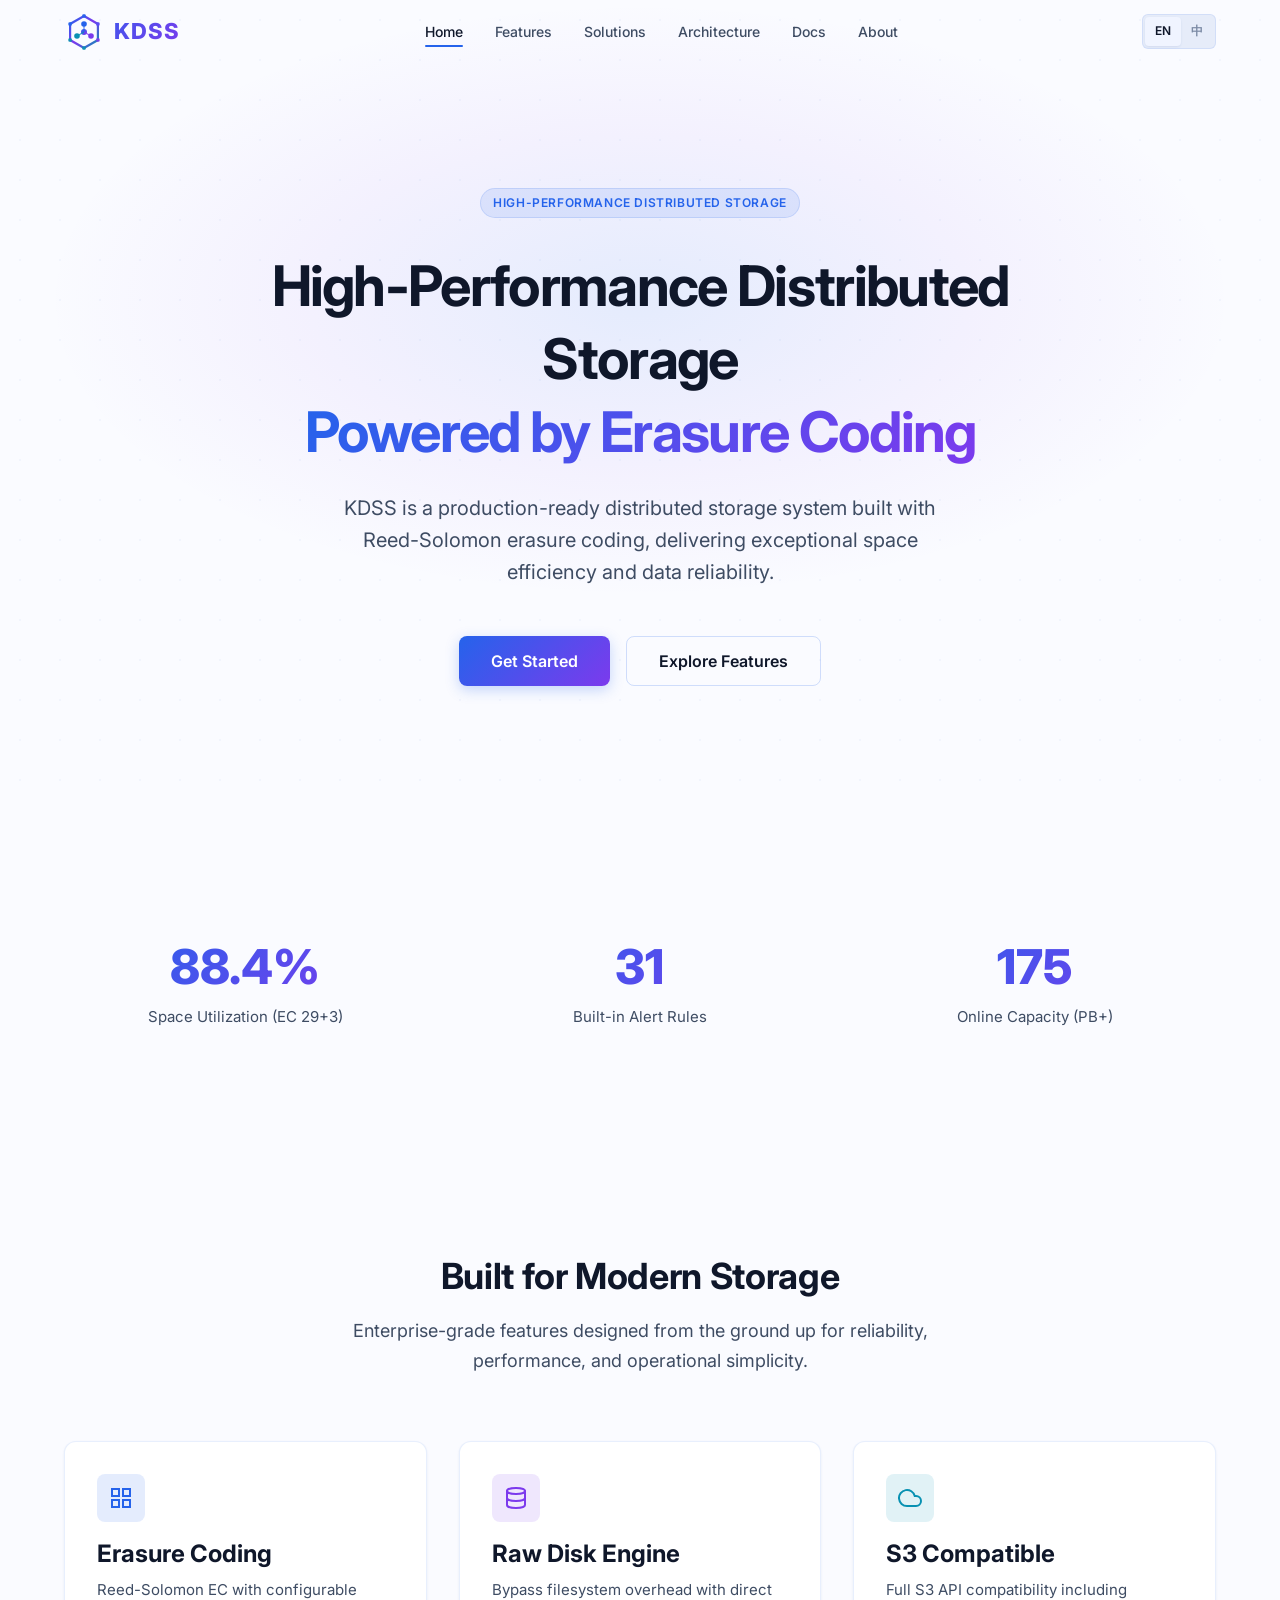
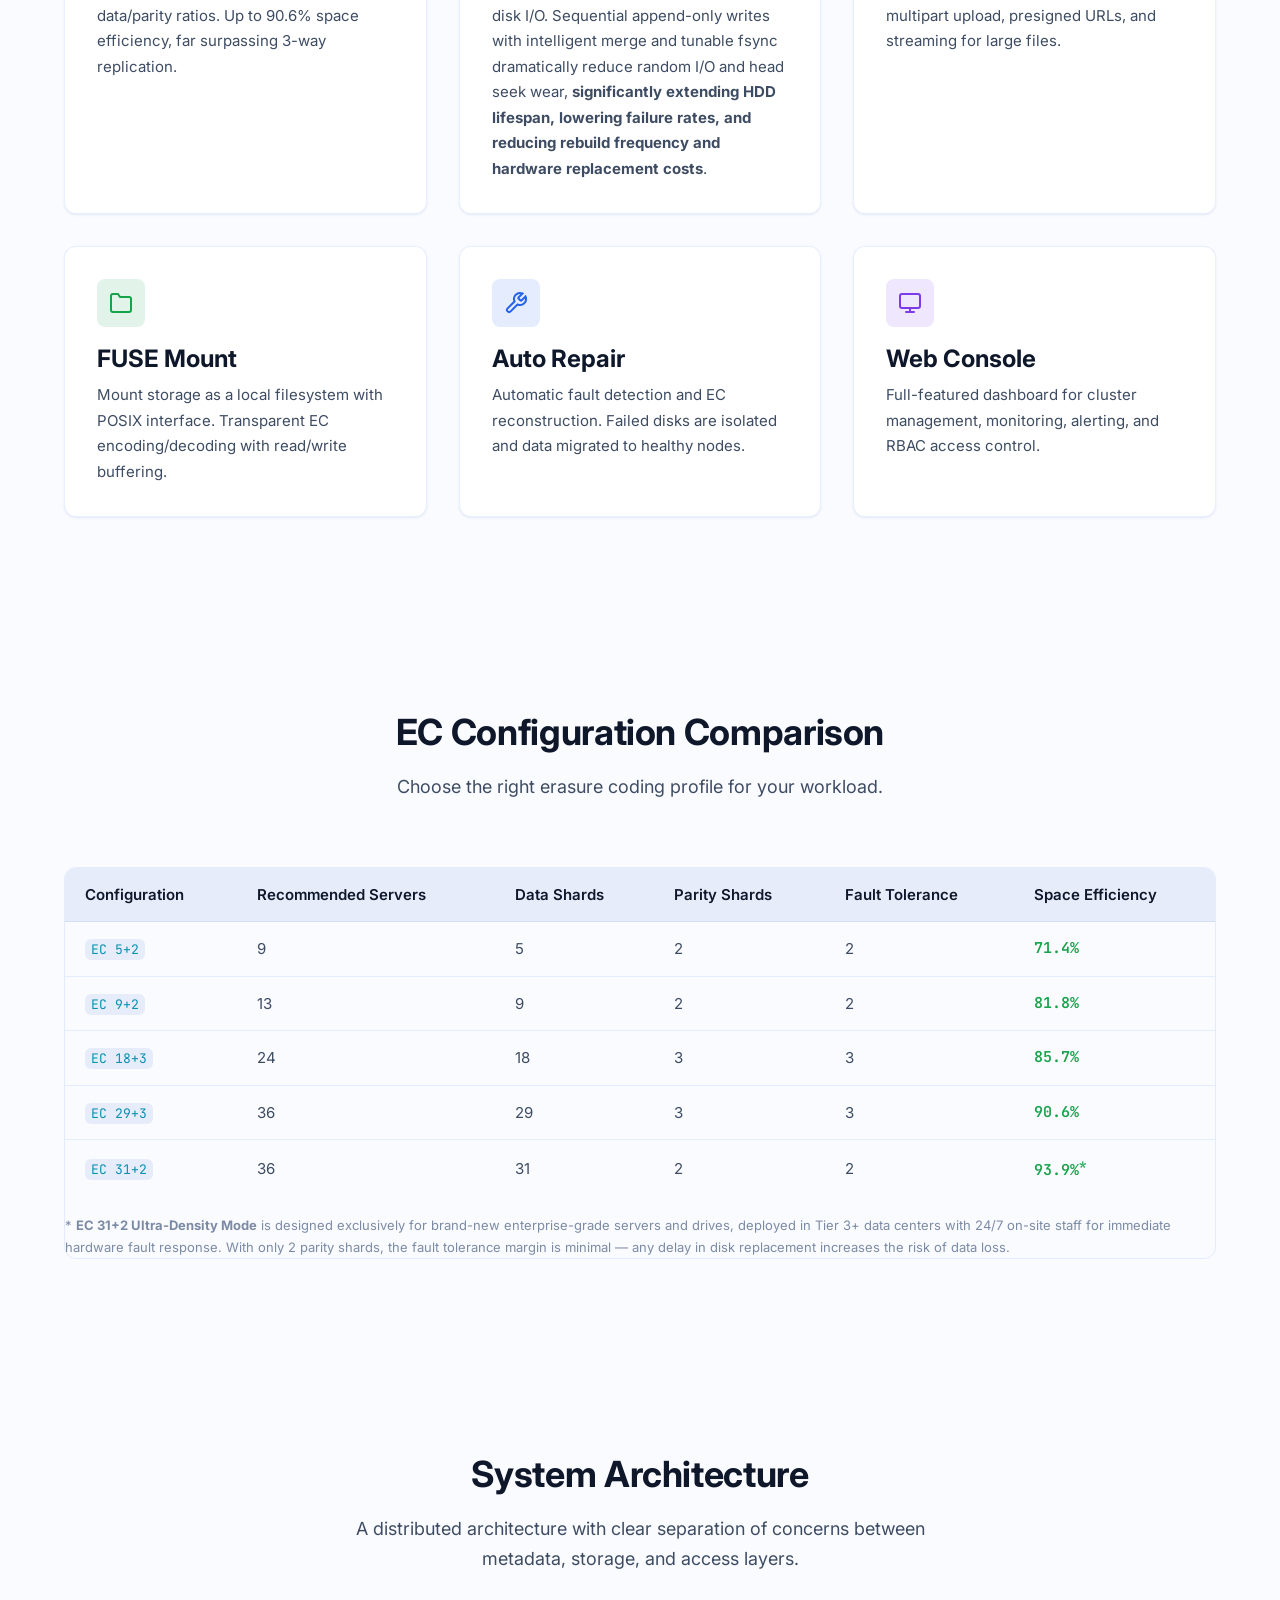
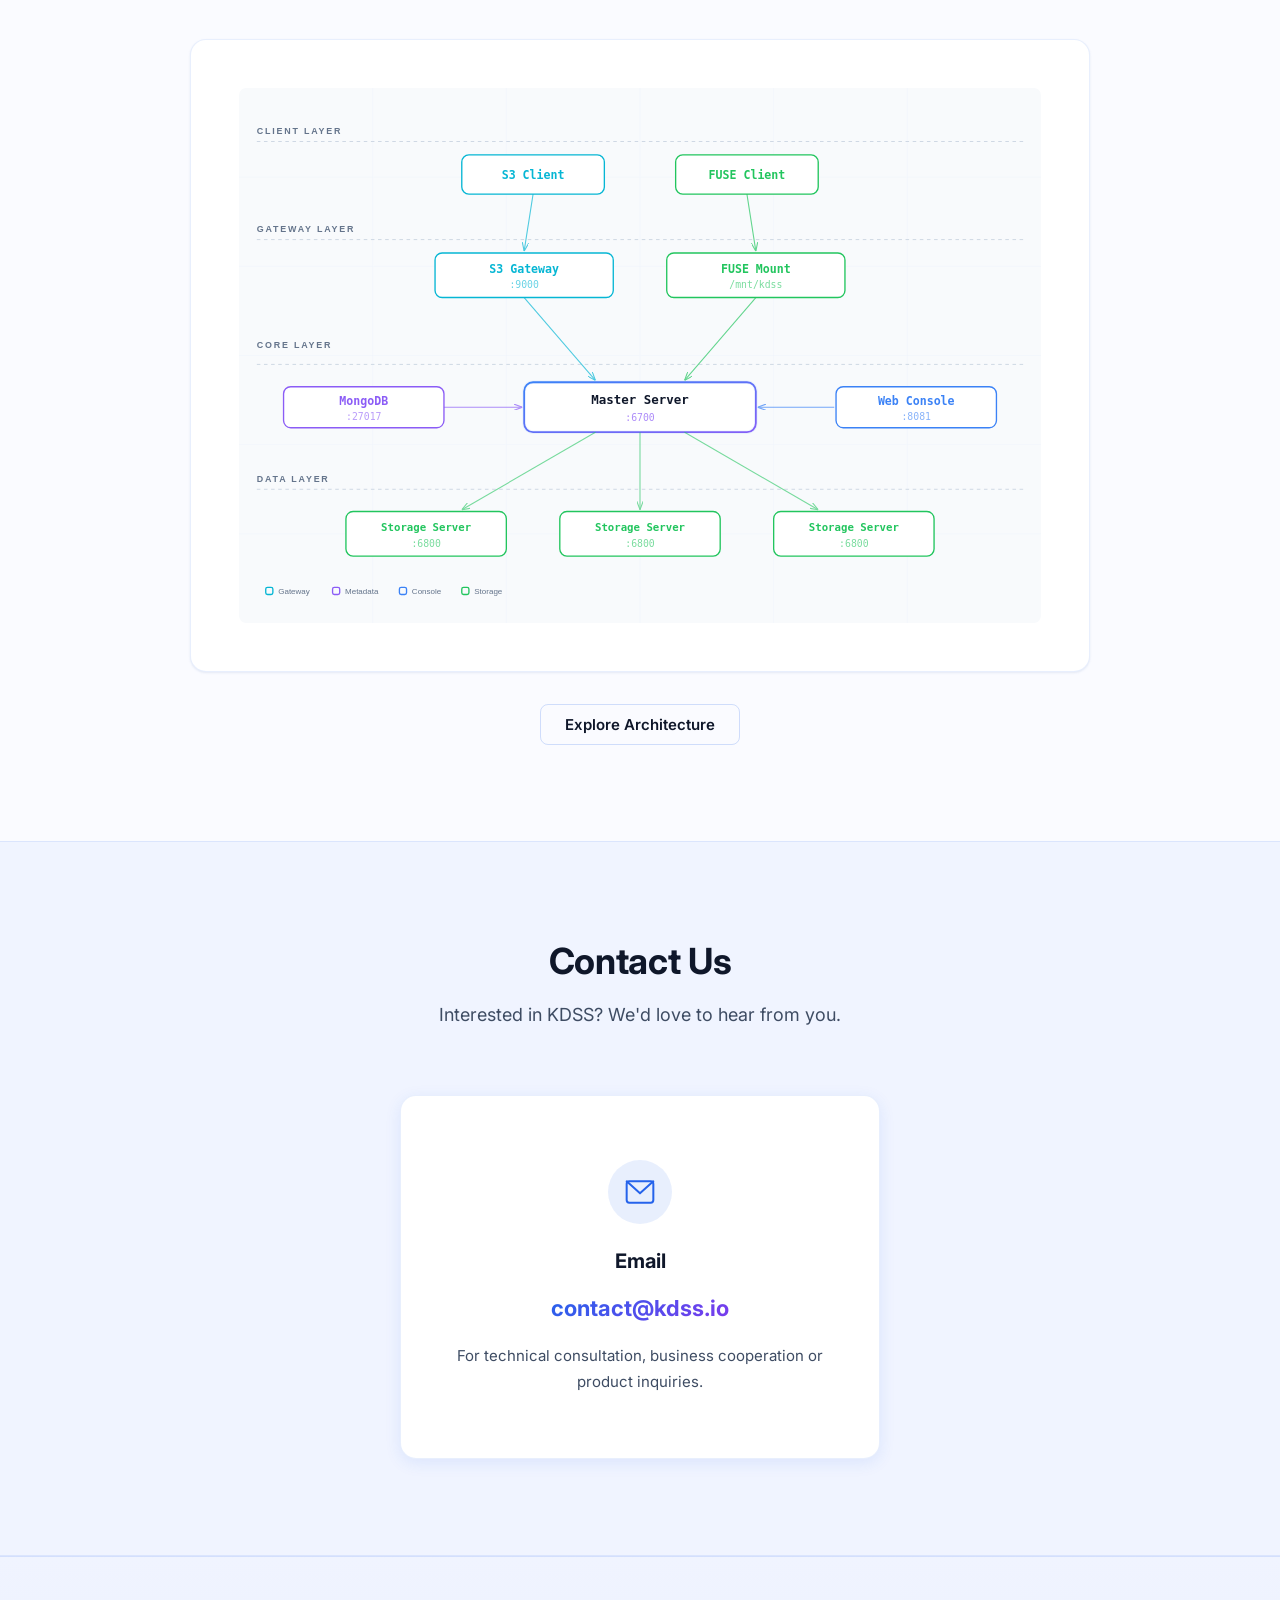
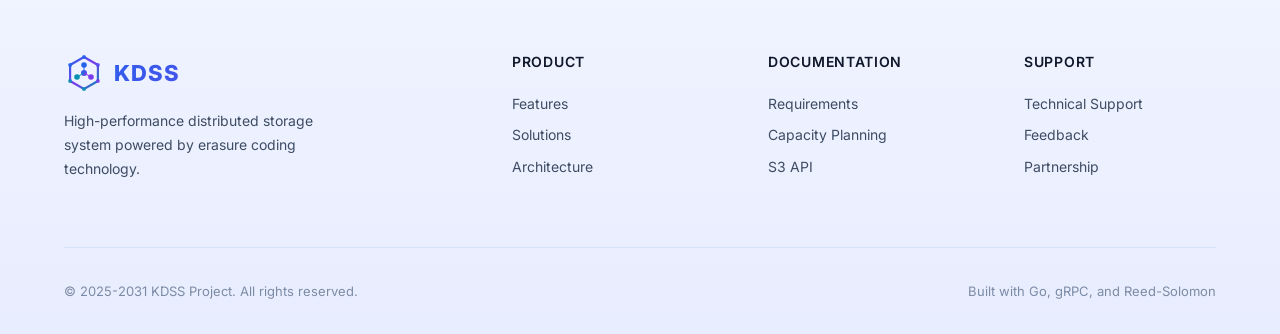
==== commit 58ec8a98: "feat: add Home/首页 link to navigation bar on all pages Co-Authored-By: Claude Opus 4.6 (1M context) <" ====
--- a/index.html
+++ b/index.html
@@ -24,6 +24,7 @@
 <span>KDSS</span>
 </a>
 <div class="nav-links">
+<a class="nav-link active" href="index.html">Home</a>
 <a class="nav-link" href="features.html">Features</a>
 <a class="nav-link" href="solutions.html">Solutions</a>
 <a class="nav-link" href="architecture.html">Architecture</a>
@@ -41,6 +42,7 @@
 </nav>
 <!-- Mobile Navigation -->
 <div class="mobile-nav">
+<a class="nav-link active" href="index.html">Home</a>
 <a class="nav-link" href="features.html">Features</a>
 <a class="nav-link" href="solutions.html">Solutions</a>
 <a class="nav-link" href="architecture.html">Architecture</a>
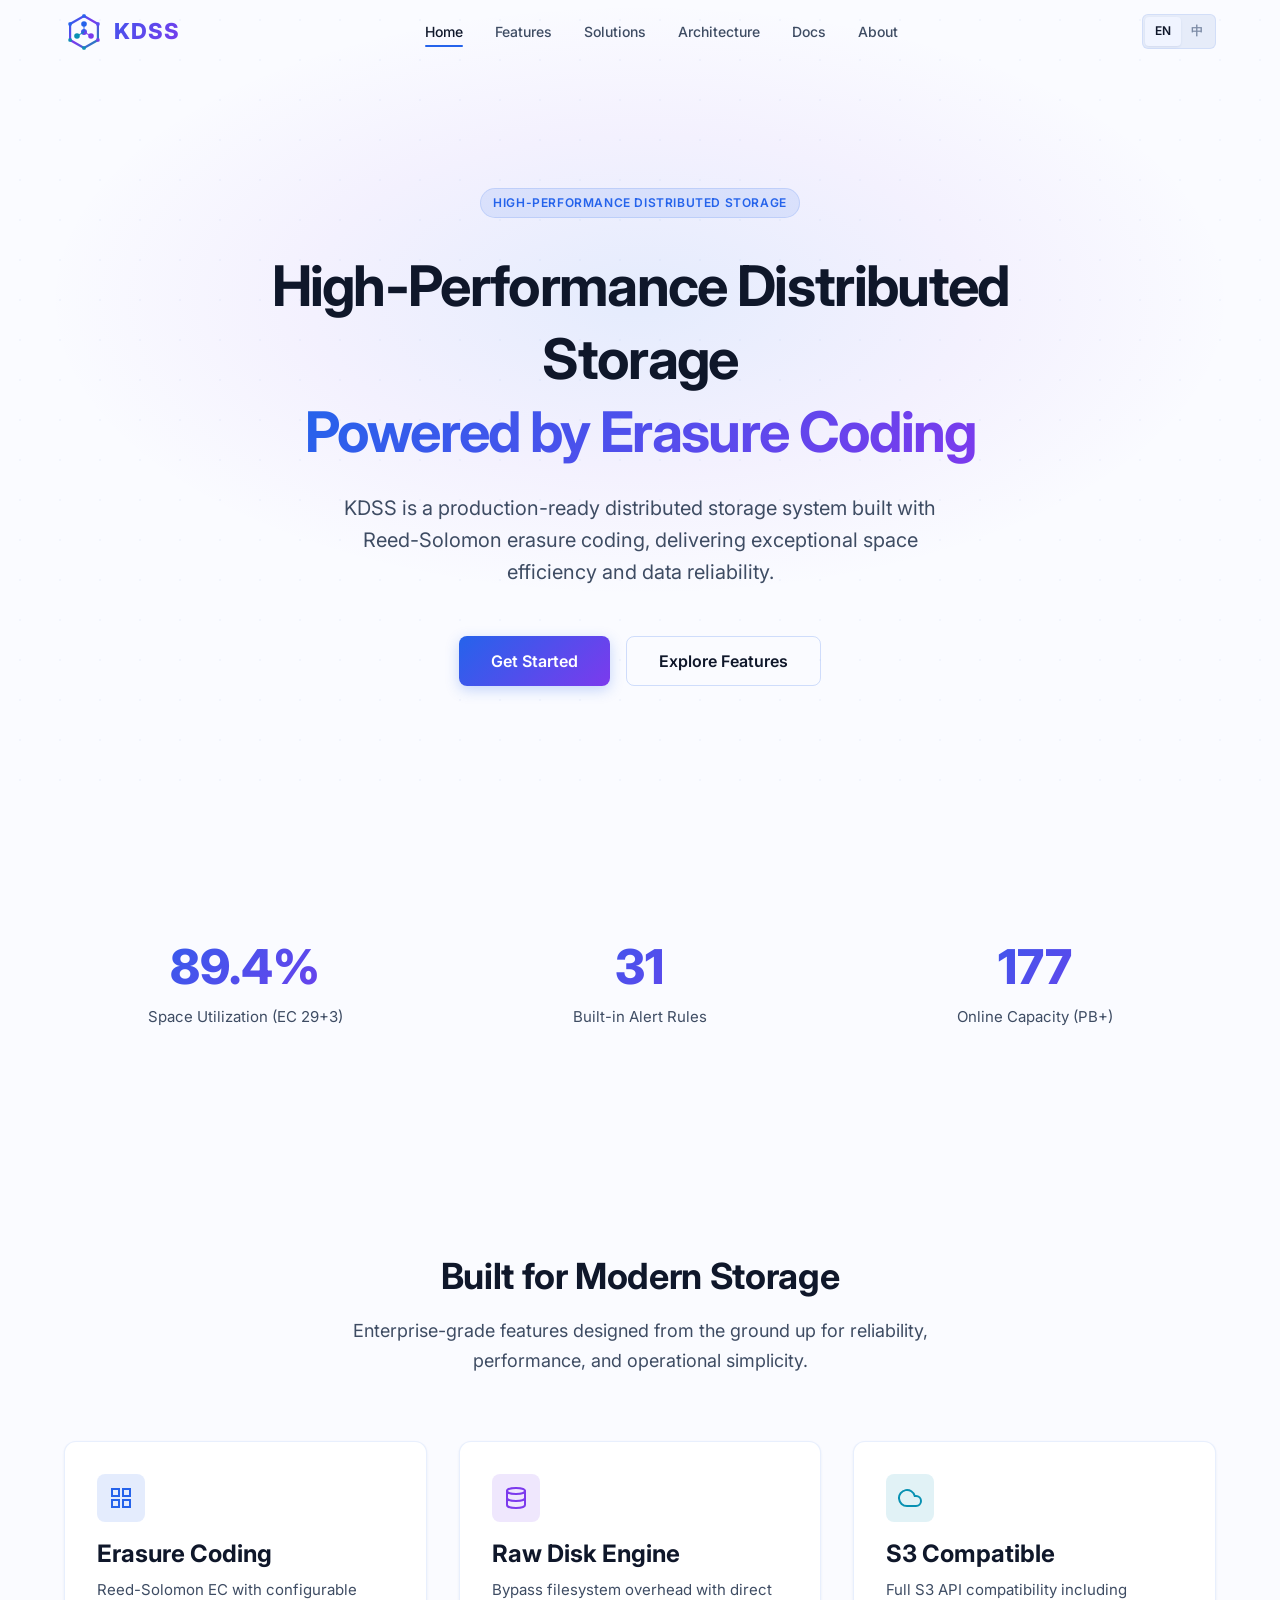
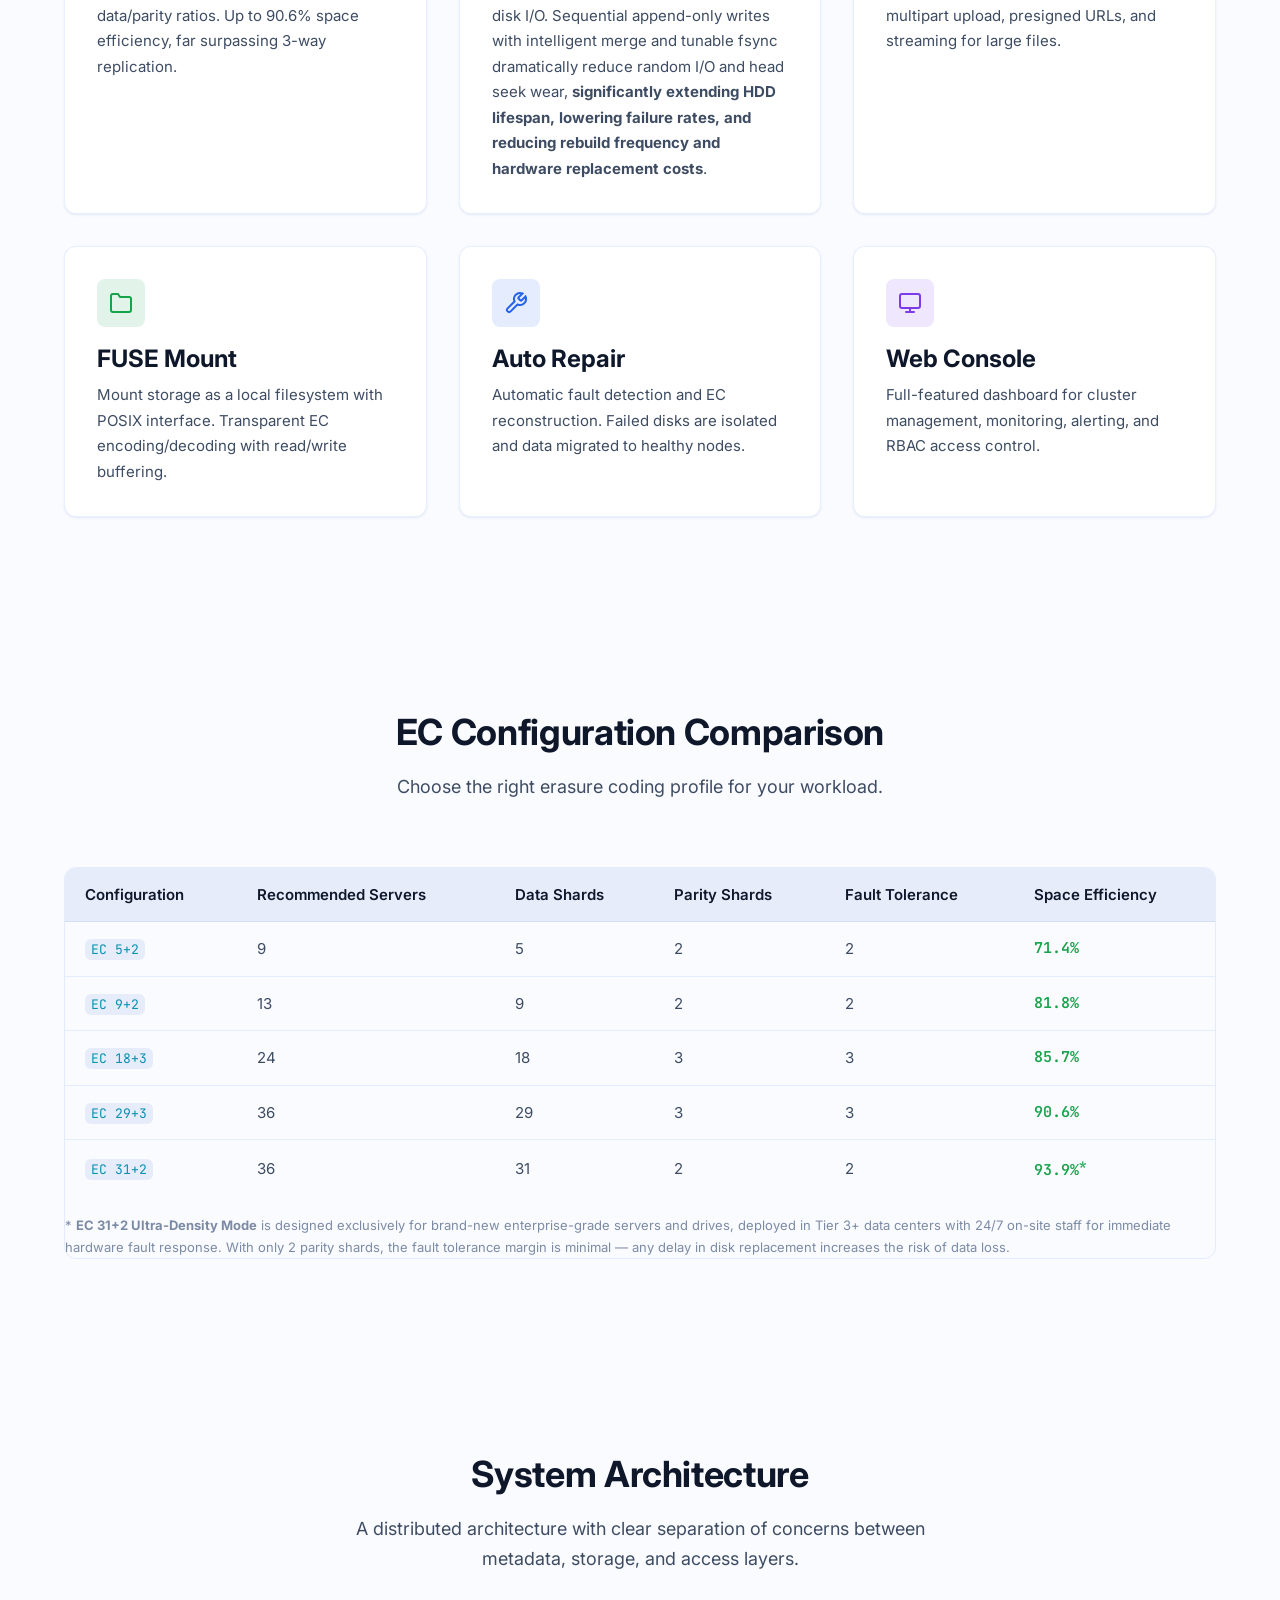
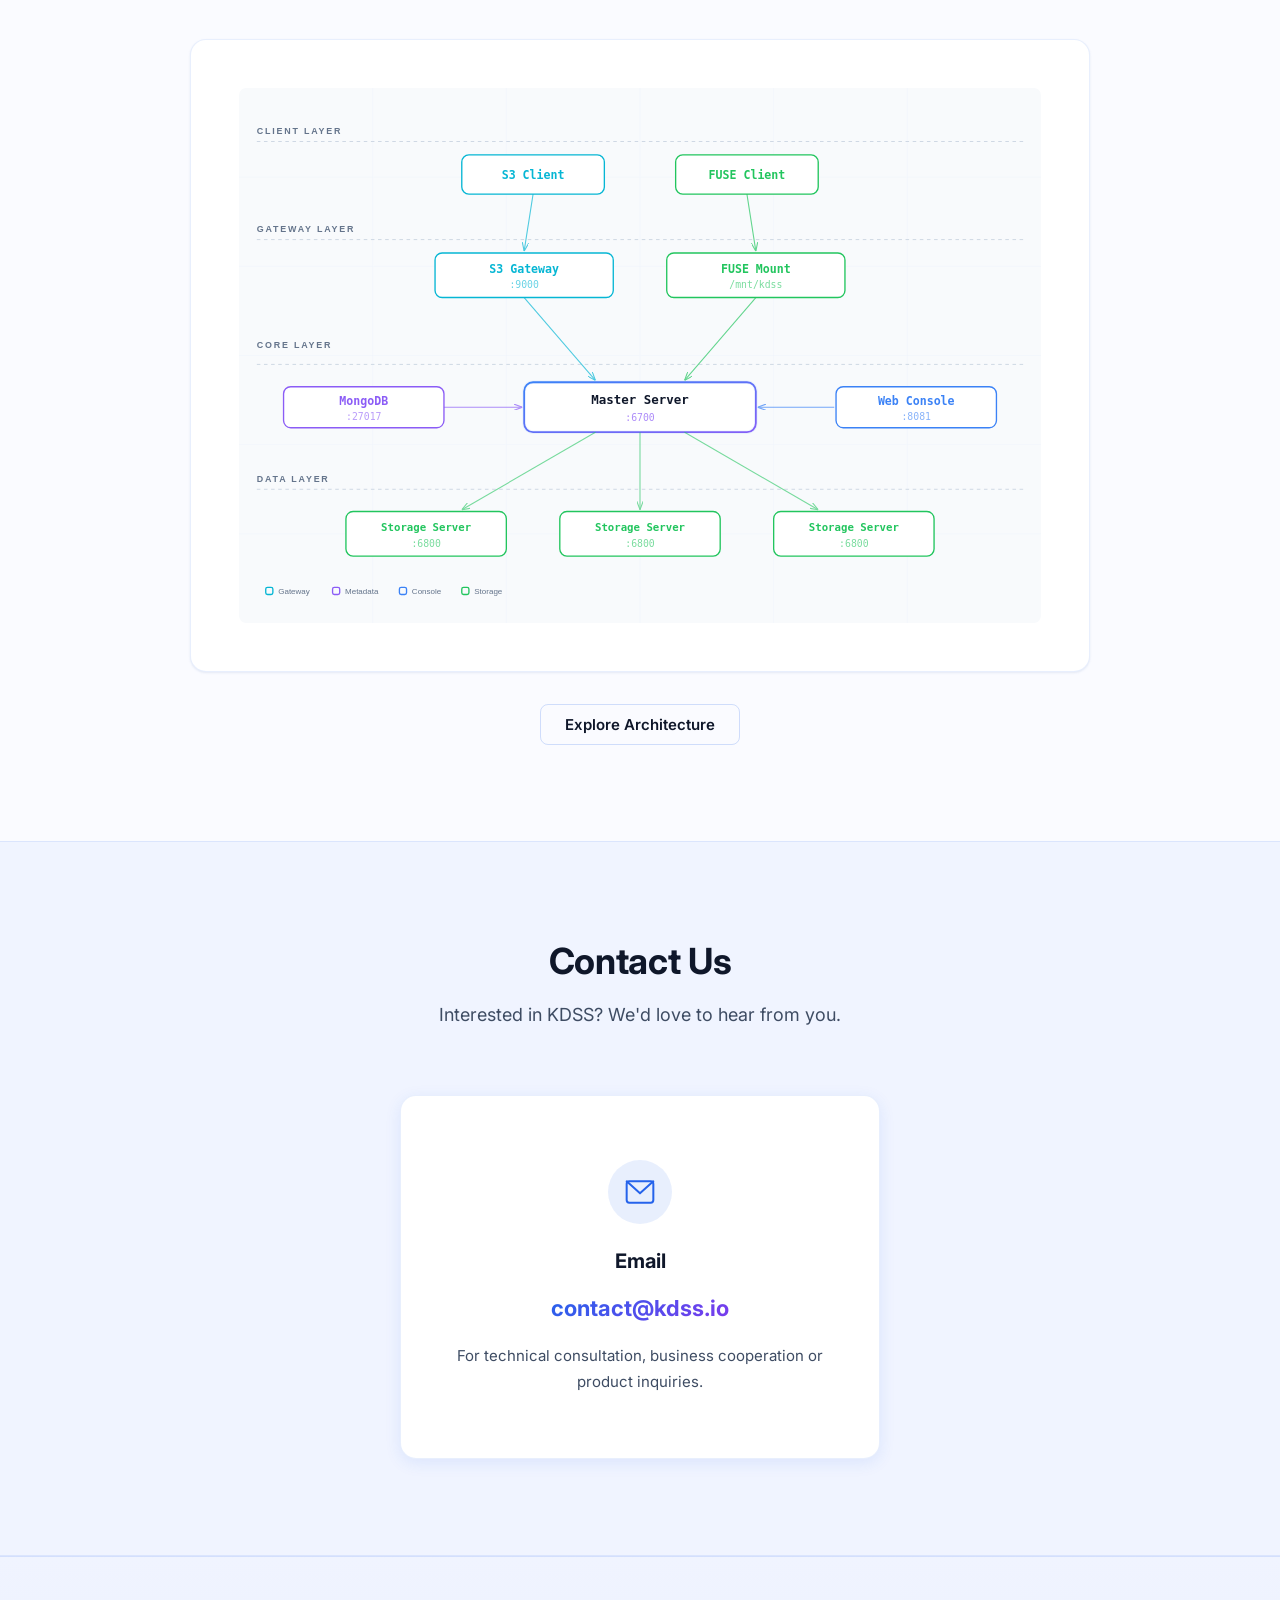
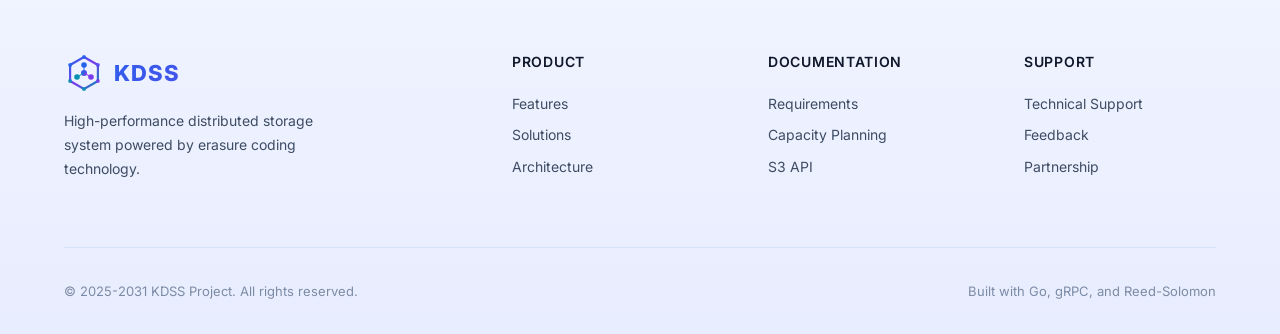
==== commit 1903cbe9: "fix: use directory path instead of index.html for Home links Co-Authored-By: Claude Opus 4.6 (1M con" ====
--- a/index.html
+++ b/index.html
@@ -24,7 +24,7 @@
 <span>KDSS</span>
 </a>
 <div class="nav-links">
-<a class="nav-link active" href="index.html">Home</a>
+<a class="nav-link active" href="./">Home</a>
 <a class="nav-link" href="features.html">Features</a>
 <a class="nav-link" href="solutions.html">Solutions</a>
 <a class="nav-link" href="architecture.html">Architecture</a>
@@ -42,7 +42,7 @@
 </nav>
 <!-- Mobile Navigation -->
 <div class="mobile-nav">
-<a class="nav-link active" href="index.html">Home</a>
+<a class="nav-link active" href="./">Home</a>
 <a class="nav-link" href="features.html">Features</a>
 <a class="nav-link" href="solutions.html">Solutions</a>
 <a class="nav-link" href="architecture.html">Architecture</a>
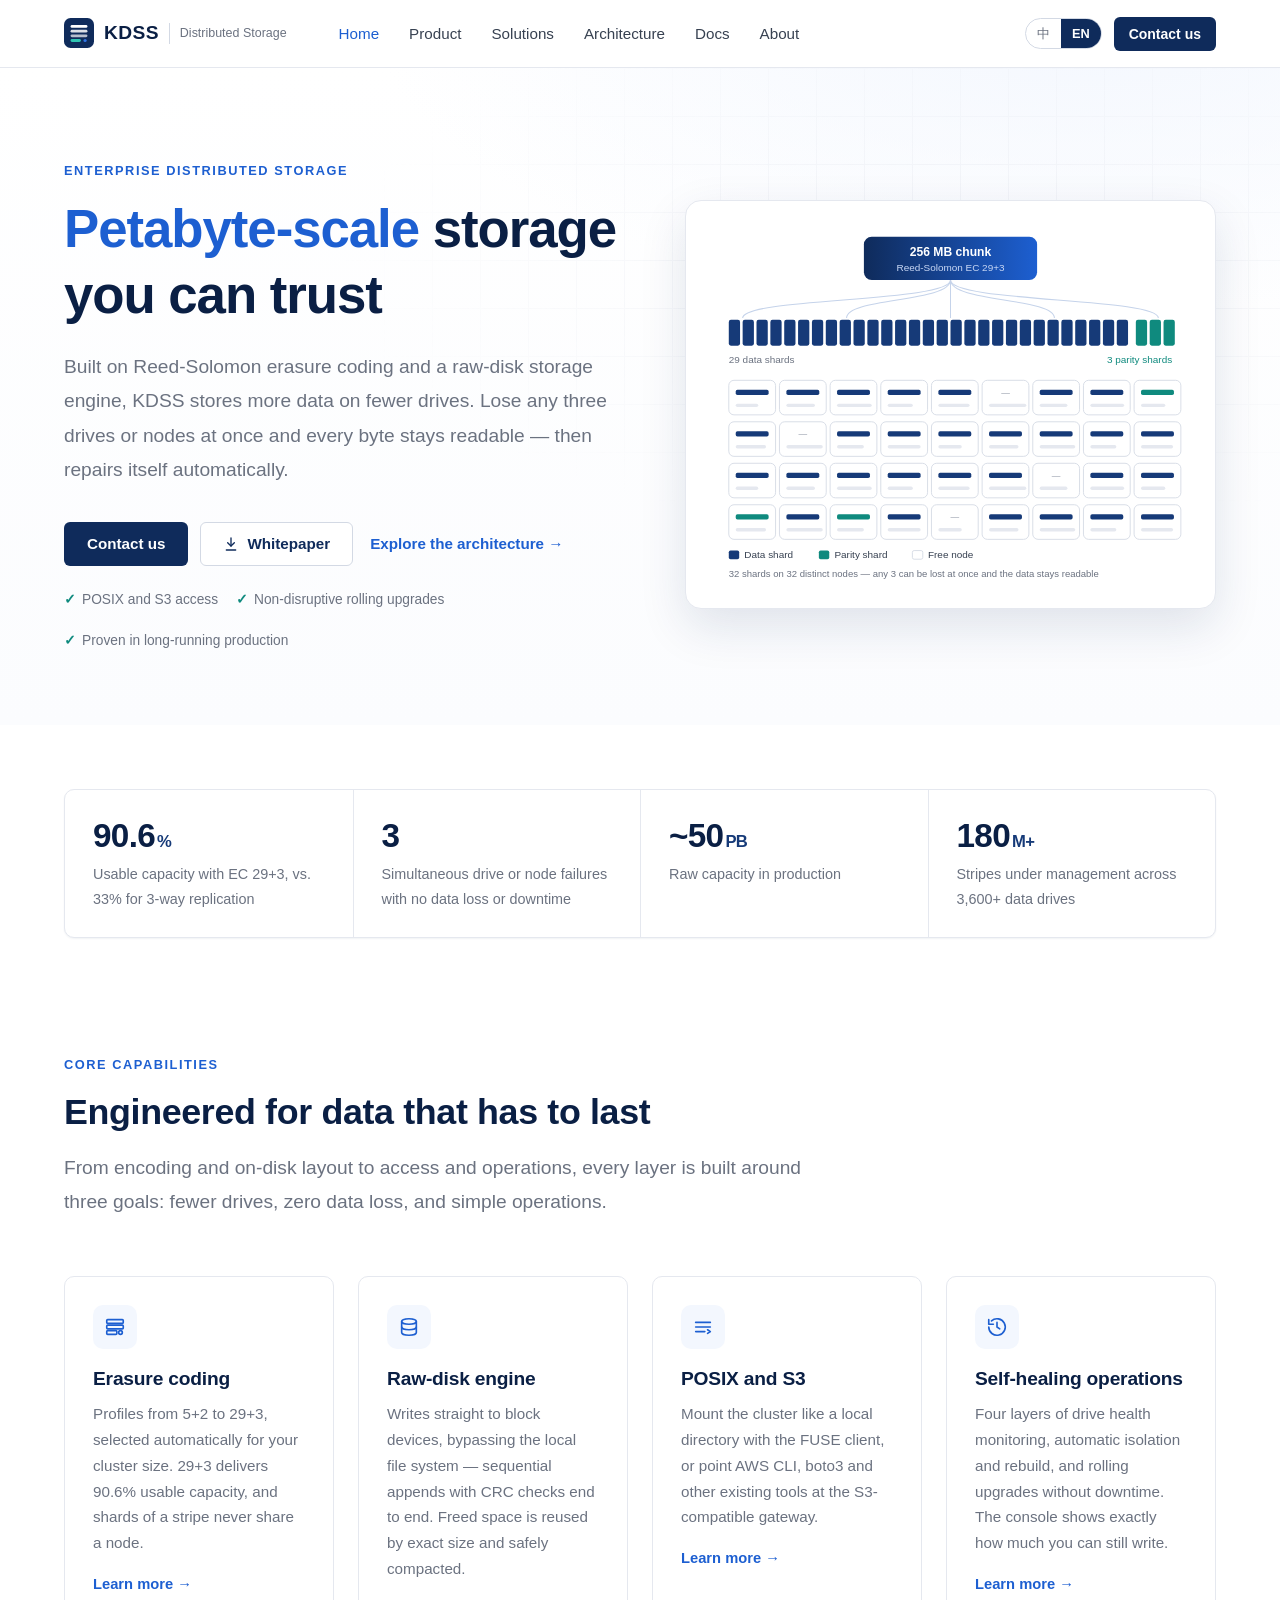
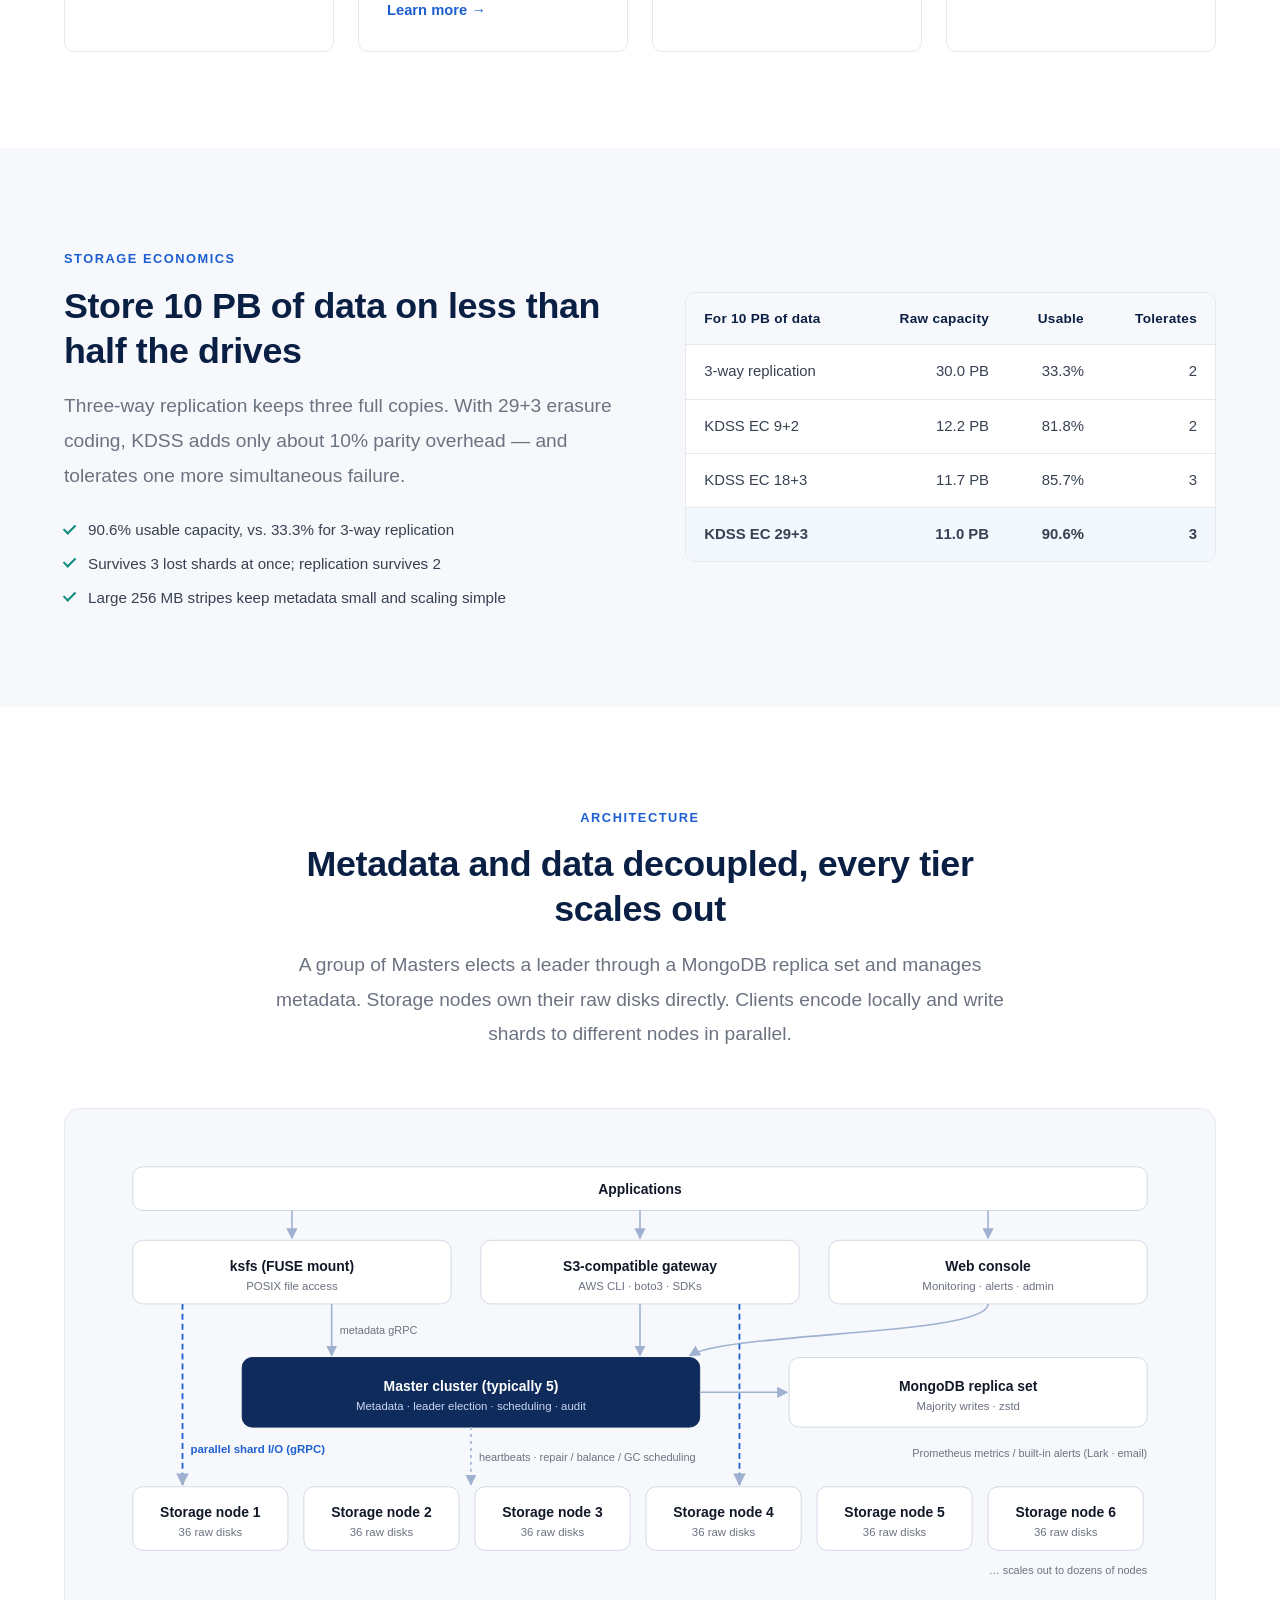
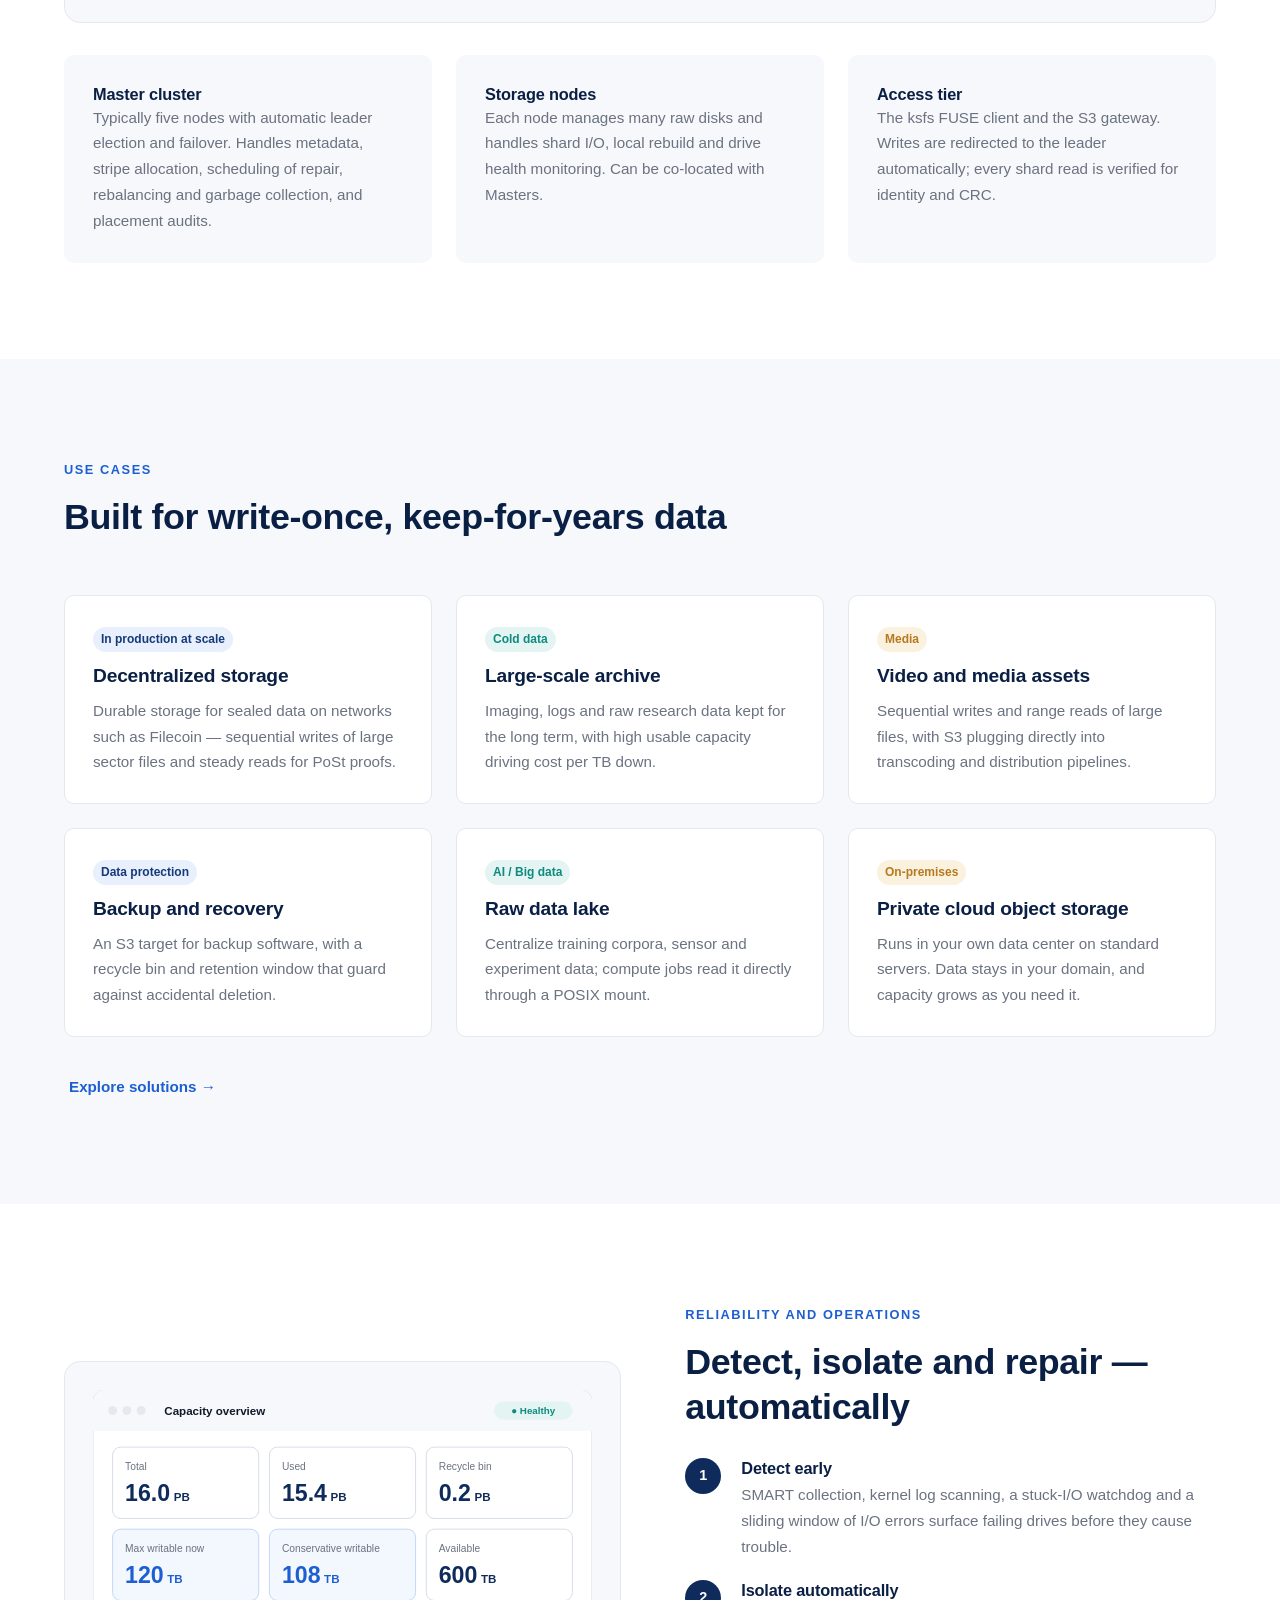
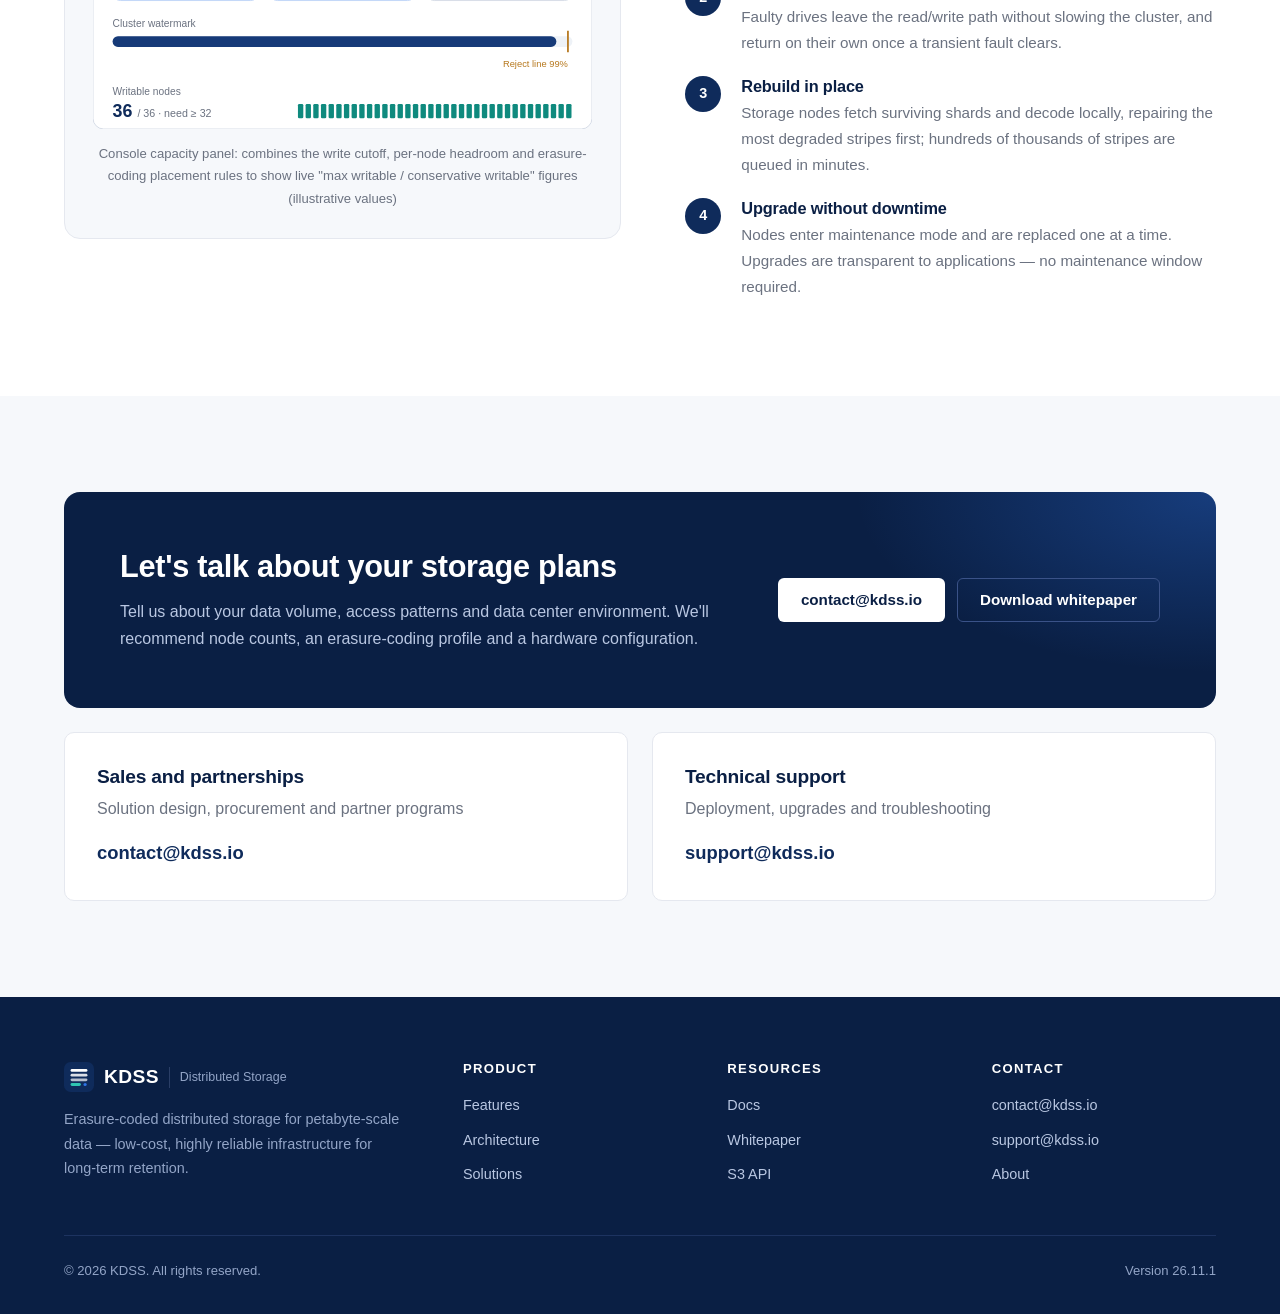
==== commit 32907779: "feat: redesign website with enterprise light theme and technical whitepaper Rewrite all 12 pages (EN" ====
--- a/index.html
+++ b/index.html
@@ -1,301 +1,231 @@
 <!DOCTYPE html>
-
-<html lang="en">
+<html lang="en" class="no-js">
 <head>
-<meta charset="utf-8"/>
-<meta content="width=device-width, initial-scale=1.0" name="viewport"/>
-<title>KDSS — High-Performance Distributed Storage</title>
-<meta content="KDSS is a high-performance distributed storage system powered by erasure coding, delivering exceptional space efficiency and data reliability." name="description"/>
-<link href="images/favicon.svg" rel="icon" type="image/svg+xml"/>
-<link href="https://fonts.googleapis.com" rel="preconnect"/>
-<link crossorigin="" href="https://fonts.gstatic.com" rel="preconnect"/>
-<link href="https://fonts.googleapis.com/css2?family=Inter:wght@400;500;600;700;800&amp;family=JetBrains+Mono:wght@400;500&amp;display=swap" rel="stylesheet"/>
-<link href="css/base.css" rel="stylesheet"/>
-<link href="css/components.css" rel="stylesheet"/>
-<link href="css/layout.css" rel="stylesheet"/>
-<link href="css/pages.css" rel="stylesheet"/>
+<meta charset="utf-8">
+<meta name="viewport" content="width=device-width, initial-scale=1">
+<title>KDSS Distributed Storage — Petabyte-Scale Erasure-Coded Storage</title>
+<meta name="description" content="KDSS is distributed storage for petabyte-scale data: Reed-Solomon erasure coding, a raw-disk storage engine, POSIX and S3 access, automated repair and non-disruptive rolling upgrades — close to 50 PB in production.">
+<link rel="icon" href="images/favicon.svg" type="image/svg+xml">
+<link rel="alternate" hreflang="en" href="https://www.kdss.io/">
+<link rel="alternate" hreflang="zh-CN" href="https://www.kdss.io/zh/">
+<link rel="stylesheet" href="css/site.css">
+<link rel="stylesheet" href="css/pages/index.css">
 </head>
 <body>
-<!-- Navigation -->
-<nav class="navbar">
-<div class="container">
-<a class="nav-logo" href="./">
-<img alt="KDSS" height="40" src="images/logo.svg" width="40"/>
-<span>KDSS</span>
-</a>
-<div class="nav-links">
-<a class="nav-link active" href="./">Home</a>
-<a class="nav-link" href="features.html">Features</a>
-<a class="nav-link" href="solutions.html">Solutions</a>
-<a class="nav-link" href="architecture.html">Architecture</a>
-<a class="nav-link" href="docs.html">Docs</a>
-<a class="nav-link" href="about.html">About</a>
-</div>
-<div class="nav-actions">
-<div class="lang-switch"><span class="lang-btn active">EN</span>
-          <a class="lang-btn" href="zh/">中</a></div>
-</div>
-<button aria-label="Menu" class="mobile-menu-btn">
-<span></span><span></span><span></span>
-</button>
-</div>
-</nav>
-<!-- Mobile Navigation -->
-<div class="mobile-nav">
-<a class="nav-link active" href="./">Home</a>
-<a class="nav-link" href="features.html">Features</a>
-<a class="nav-link" href="solutions.html">Solutions</a>
-<a class="nav-link" href="architecture.html">Architecture</a>
-<a class="nav-link" href="docs.html">Docs</a>
-<a class="nav-link" href="about.html">About</a>
-<div class="nav-actions">
-<div class="lang-switch"><span class="lang-btn active">EN</span>
-          <a class="lang-btn" href="zh/">中</a></div>
-</div>
-</div>
-<!-- Hero Section -->
+
+<header class="site-header">
+  <div class="container">
+    <a class="brand" href="./"><img src="images/logo.svg" alt="" width="30" height="30">KDSS<small>Distributed Storage</small></a>
+    <nav class="nav" aria-label="Main navigation">
+      <a href="./" aria-current="page">Home</a>
+      <a href="features.html">Product</a>
+      <a href="solutions.html">Solutions</a>
+      <a href="architecture.html">Architecture</a>
+      <a href="docs.html">Docs</a>
+      <a href="about.html">About</a>
+    </nav>
+    <div class="nav-actions">
+      <div class="lang"><a href="zh/" hreflang="zh-CN">中</a><span>EN</span></div>
+      <a class="btn btn-primary btn-sm" href="#contact">Contact us</a>
+    </div>
+    <button class="menu-btn" aria-label="Menu" aria-expanded="false"><span></span></button>
+  </div>
+</header>
+
+<main>
+
+<!-- Hero / 首屏 -->
 <section class="hero">
-<canvas class="hero-canvas"></canvas>
-<div class="container">
-<div class="hero-badge">
-<span class="badge badge-blue">High-Performance Distributed Storage</span>
-</div>
-<h1>
-<span>High-Performance Distributed Storage</span><br/>
-<span class="text-gradient">Powered by Erasure Coding</span>
-</h1>
-<p class="hero-subtitle">KDSS is a production-ready distributed storage system built with Reed-Solomon erasure coding, delivering exceptional space efficiency and data reliability.</p>
-<div class="hero-actions">
-<a class="btn btn-primary btn-lg" href="docs.html">Get Started</a>
-<a class="btn btn-secondary btn-lg" href="features.html">Explore Features</a>
-</div>
-</div>
-</section>
-<!-- Core Stats -->
+  <div class="container split">
+    <div>
+      <span class="eyebrow">Enterprise distributed storage</span>
+      <h1><em>Petabyte-scale</em> storage<br>you can trust</h1>
+      <p class="lead">Built on Reed-Solomon erasure coding and a raw-disk storage engine, KDSS stores more data on fewer drives. Lose any three drives or nodes at once and every byte stays readable — then repairs itself automatically.</p>
+      <div class="actions">
+        <a class="btn btn-primary" href="#contact">Contact us</a>
+        <a class="btn btn-outline" href="downloads/kdss-whitepaper-en.pdf">
+          <svg viewBox="0 0 24 24" fill="none" stroke="currentColor" stroke-width="2" stroke-linecap="round" stroke-linejoin="round"><path d="M12 3v12"/><path d="m7 10 5 5 5-5"/><path d="M5 21h14"/></svg>Whitepaper</a>
+        <a class="btn btn-ghost" href="architecture.html">Explore the architecture →</a>
+      </div>
+      <div class="hero-note"><span>POSIX and S3 access</span><span>Non-disruptive rolling upgrades</span><span>Proven in long-running production</span></div>
+    </div>
+    <div class="hero-visual reveal">
+      <img src="images/hero-stripe-en.svg" alt="A 256 MB data block encoded with EC 29+3 into 32 shards, placed on 32 different nodes" width="560" height="420">
+    </div>
+  </div>
+</section>
+
+<!-- Metrics / 指标 -->
+<section class="section-sm">
+  <div class="container">
+    <div class="metrics reveal">
+      <div class="metric"><strong>90.6<small>%</small></strong><span>Usable capacity with EC 29+3, vs. 33% for 3-way replication</span></div>
+      <div class="metric"><strong>3</strong><span>Simultaneous drive or node failures with no data loss or downtime</span></div>
+      <div class="metric"><strong>~50<small>PB</small></strong><span>Raw capacity in production</span></div>
+      <div class="metric"><strong>180<small>M+</small></strong><span>Stripes under management across 3,600+ data drives</span></div>
+    </div>
+  </div>
+</section>
+
+<!-- Core capabilities / 核心能力 -->
 <section class="section">
-<div class="container">
-<div class="stats-grid reveal">
-<div class="stat-item">
-<div class="stat-number" data-count="90.6" data-suffix="%">0%</div>
-<div class="stat-label">Space Utilization (EC 29+3)</div>
-</div>
-<div class="stat-item">
-<div class="stat-number" data-count="32">0</div>
-<div class="stat-label">Built-in Alert Rules</div>
-</div>
-<div class="stat-item">
-<div class="stat-number" data-count="180">0</div>
-<div class="stat-label">Online Capacity (PB+)</div>
-</div>
-</div>
-</div>
-</section>
-<!-- Features Overview -->
+  <div class="container">
+    <div class="section-head">
+      <span class="eyebrow">Core capabilities</span>
+      <h2>Engineered for data that has to last</h2>
+      <p class="lead">From encoding and on-disk layout to access and operations, every layer is built around three goals: fewer drives, zero data loss, and simple operations.</p>
+    </div>
+    <div class="grid grid-4">
+      <article class="card reveal">
+        <div class="icon"><svg viewBox="0 0 24 24" fill="none" stroke="currentColor" stroke-width="1.8" stroke-linecap="round" stroke-linejoin="round"><rect x="3" y="4" width="18" height="4" rx="1"/><rect x="3" y="10" width="18" height="4" rx="1"/><rect x="3" y="16" width="11" height="4" rx="1"/><circle cx="18" cy="18" r="2"/></svg></div>
+        <h3>Erasure coding</h3>
+        <p>Profiles from 5+2 to 29+3, selected automatically for your cluster size. 29+3 delivers 90.6% usable capacity, and shards of a stripe never share a node.</p>
+        <a class="card-link" href="features.html#reliability">Learn more →</a>
+      </article>
+      <article class="card reveal">
+        <div class="icon"><svg viewBox="0 0 24 24" fill="none" stroke="currentColor" stroke-width="1.8" stroke-linecap="round" stroke-linejoin="round"><ellipse cx="12" cy="6" rx="8" ry="3"/><path d="M4 6v6c0 1.7 3.6 3 8 3s8-1.3 8-3V6"/><path d="M4 12v6c0 1.7 3.6 3 8 3s8-1.3 8-3v-6"/></svg></div>
+        <h3>Raw-disk engine</h3>
+        <p>Writes straight to block devices, bypassing the local file system — sequential appends with CRC checks end to end. Freed space is reused by exact size and safely compacted.</p>
+        <a class="card-link" href="features.html#engine">Learn more →</a>
+      </article>
+      <article class="card reveal">
+        <div class="icon"><svg viewBox="0 0 24 24" fill="none" stroke="currentColor" stroke-width="1.8" stroke-linecap="round" stroke-linejoin="round"><path d="M4 7h16M4 12h16M4 17h10"/><path d="m17 15 3 2-3 2"/></svg></div>
+        <h3>POSIX and S3</h3>
+        <p>Mount the cluster like a local directory with the FUSE client, or point AWS CLI, boto3 and other existing tools at the S3-compatible gateway.</p>
+        <a class="card-link" href="features.html#access">Learn more →</a>
+      </article>
+      <article class="card reveal">
+        <div class="icon"><svg viewBox="0 0 24 24" fill="none" stroke="currentColor" stroke-width="1.8" stroke-linecap="round" stroke-linejoin="round"><path d="M3 12a9 9 0 1 0 3-6.7"/><path d="M3 4v5h5"/><path d="M12 7v5l3 2"/></svg></div>
+        <h3>Self-healing operations</h3>
+        <p>Four layers of drive health monitoring, automatic isolation and rebuild, and rolling upgrades without downtime. The console shows exactly how much you can still write.</p>
+        <a class="card-link" href="features.html#operations">Learn more →</a>
+      </article>
+    </div>
+  </div>
+</section>
+
+<!-- Cost comparison / 成本对比 -->
+<section class="section section-alt">
+  <div class="container split">
+    <div>
+      <span class="eyebrow">Storage economics</span>
+      <h2>Store 10 PB of data on less than half the drives</h2>
+      <p class="lead" style="margin-top:16px">Three-way replication keeps three full copies. With 29+3 erasure coding, KDSS adds only about 10% parity overhead — and tolerates one more simultaneous failure.</p>
+      <ul class="ticks" style="margin-top:24px">
+        <li>90.6% usable capacity, vs. 33.3% for 3-way replication</li>
+        <li>Survives 3 lost shards at once; replication survives 2</li>
+        <li>Large 256 MB stripes keep metadata small and scaling simple</li>
+      </ul>
+    </div>
+    <div class="table-wrap reveal">
+      <table class="table cost-table">
+        <thead><tr><th>For 10 PB of data</th><th class="num">Raw capacity</th><th class="num">Usable</th><th class="num">Tolerates</th></tr></thead>
+        <tbody>
+          <tr><td>3-way replication</td><td class="num">30.0 PB</td><td class="num">33.3%</td><td class="num">2</td></tr>
+          <tr><td>KDSS EC 9+2</td><td class="num">12.2 PB</td><td class="num">81.8%</td><td class="num">2</td></tr>
+          <tr><td>KDSS EC 18+3</td><td class="num">11.7 PB</td><td class="num">85.7%</td><td class="num">3</td></tr>
+          <tr class="highlight"><td><strong>KDSS EC 29+3</strong></td><td class="num"><strong>11.0 PB</strong></td><td class="num"><strong>90.6%</strong></td><td class="num"><strong>3</strong></td></tr>
+        </tbody>
+      </table>
+    </div>
+  </div>
+</section>
+
+<!-- Architecture / 架构概览 -->
 <section class="section">
-<div class="container">
-<div class="section-header reveal">
-<h2>Built for Modern Storage</h2>
-<p>Enterprise-grade features designed from the ground up for reliability, performance, and operational simplicity.</p>
-</div>
-<div class="grid-3 stagger-group">
-<!-- EC -->
-<div class="card reveal">
-<div class="card-icon blue">
-<svg fill="none" stroke="currentColor" stroke-linecap="round" stroke-width="2" viewbox="0 0 24 24"><rect height="7" width="7" x="3" y="3"></rect><rect height="7" width="7" x="14" y="3"></rect><rect height="7" width="7" x="3" y="14"></rect><rect height="7" width="7" x="14" y="14"></rect></svg>
-</div>
-<h4>Erasure Coding</h4>
-<p>Reed-Solomon EC with configurable data/parity ratios. Up to 90.6% space efficiency, far surpassing 3-way replication.</p>
-</div>
-<!-- Raw Disk -->
-<div class="card reveal">
-<div class="card-icon purple">
-<svg fill="none" stroke="currentColor" stroke-linecap="round" stroke-width="2" viewbox="0 0 24 24"><ellipse cx="12" cy="5" rx="9" ry="3"></ellipse><path d="M21 12c0 1.66-4 3-9 3s-9-1.34-9-3"></path><path d="M3 5v14c0 1.66 4 3 9 3s9-1.34 9-3V5"></path></svg>
-</div>
-<h4>Raw Disk Engine</h4>
-<p>Bypass filesystem overhead with direct disk I/O. Sequential append-only writes with intelligent merge and tunable fsync dramatically reduce random I/O and head seek wear, <strong>significantly extending HDD lifespan, lowering failure rates, and reducing rebuild frequency and hardware replacement costs</strong>.</p>
-</div>
-<!-- S3 -->
-<div class="card reveal">
-<div class="card-icon cyan">
-<svg fill="none" stroke="currentColor" stroke-linecap="round" stroke-width="2" viewbox="0 0 24 24"><path d="M18 10h-1.26A8 8 0 109 20h9a5 5 0 000-10z"></path></svg>
-</div>
-<h4>S3 Compatible</h4>
-<p>Full S3 API compatibility including multipart upload, presigned URLs, and streaming for large files.</p>
-</div>
-<!-- FUSE -->
-<div class="card reveal">
-<div class="card-icon green">
-<svg fill="none" stroke="currentColor" stroke-linecap="round" stroke-width="2" viewbox="0 0 24 24"><path d="M22 19a2 2 0 01-2 2H4a2 2 0 01-2-2V5a2 2 0 012-2h5l2 3h9a2 2 0 012 2z"></path></svg>
-</div>
-<h4>FUSE Mount</h4>
-<p>Mount storage as a local filesystem with POSIX interface. Transparent EC encoding/decoding with read/write buffering.</p>
-</div>
-<!-- Auto Repair -->
-<div class="card reveal">
-<div class="card-icon blue">
-<svg fill="none" stroke="currentColor" stroke-linecap="round" stroke-width="2" viewbox="0 0 24 24"><path d="M14.7 6.3a1 1 0 000 1.4l1.6 1.6a1 1 0 001.4 0l3.77-3.77a6 6 0 01-7.94 7.94l-6.91 6.91a2.12 2.12 0 01-3-3l6.91-6.91a6 6 0 017.94-7.94l-3.76 3.76z"></path></svg>
-</div>
-<h4>Auto Repair</h4>
-<p>Automatic fault detection and EC reconstruction. Failed disks are isolated and data migrated to healthy nodes.</p>
-</div>
-<!-- Web Console -->
-<div class="card reveal">
-<div class="card-icon purple">
-<svg fill="none" stroke="currentColor" stroke-linecap="round" stroke-width="2" viewbox="0 0 24 24"><rect height="14" rx="2" width="20" x="2" y="3"></rect><line x1="8" x2="16" y1="21" y2="21"></line><line x1="12" x2="12" y1="17" y2="21"></line></svg>
-</div>
-<h4>Web Console</h4>
-<p>Full-featured dashboard for cluster management, monitoring, alerting, and RBAC access control.</p>
-</div>
-</div>
-</div>
-</section>
-<!-- EC Configuration Table -->
+  <div class="container">
+    <div class="section-head center">
+      <span class="eyebrow">Architecture</span>
+      <h2>Metadata and data decoupled, every tier scales out</h2>
+      <p class="lead">A group of Masters elects a leader through a MongoDB replica set and manages metadata. Storage nodes own their raw disks directly. Clients encode locally and write shards to different nodes in parallel.</p>
+    </div>
+    <div class="figure reveal">
+      <img src="images/architecture-en.svg" alt="KDSS architecture: clients, Master cluster, MongoDB replica set and storage nodes" width="1100" height="460">
+    </div>
+    <div class="grid grid-3" style="margin-top:32px">
+      <div class="card card-flat"><h4>Master cluster</h4><p>Typically five nodes with automatic leader election and failover. Handles metadata, stripe allocation, scheduling of repair, rebalancing and garbage collection, and placement audits.</p></div>
+      <div class="card card-flat"><h4>Storage nodes</h4><p>Each node manages many raw disks and handles shard I/O, local rebuild and drive health monitoring. Can be co-located with Masters.</p></div>
+      <div class="card card-flat"><h4>Access tier</h4><p>The ksfs FUSE client and the S3 gateway. Writes are redirected to the leader automatically; every shard read is verified for identity and CRC.</p></div>
+    </div>
+  </div>
+</section>
+
+<!-- Use cases / 场景 -->
+<section class="section section-alt">
+  <div class="container">
+    <div class="section-head">
+      <span class="eyebrow">Use cases</span>
+      <h2>Built for write-once, keep-for-years data</h2>
+    </div>
+    <div class="grid grid-3">
+      <article class="card reveal"><span class="tag">In production at scale</span><h3 style="margin-top:12px">Decentralized storage</h3><p>Durable storage for sealed data on networks such as Filecoin — sequential writes of large sector files and steady reads for PoSt proofs.</p></article>
+      <article class="card reveal"><span class="tag teal">Cold data</span><h3 style="margin-top:12px">Large-scale archive</h3><p>Imaging, logs and raw research data kept for the long term, with high usable capacity driving cost per TB down.</p></article>
+      <article class="card reveal"><span class="tag amber">Media</span><h3 style="margin-top:12px">Video and media assets</h3><p>Sequential writes and range reads of large files, with S3 plugging directly into transcoding and distribution pipelines.</p></article>
+      <article class="card reveal"><span class="tag">Data protection</span><h3 style="margin-top:12px">Backup and recovery</h3><p>An S3 target for backup software, with a recycle bin and retention window that guard against accidental deletion.</p></article>
+      <article class="card reveal"><span class="tag teal">AI / Big data</span><h3 style="margin-top:12px">Raw data lake</h3><p>Centralize training corpora, sensor and experiment data; compute jobs read it directly through a POSIX mount.</p></article>
+      <article class="card reveal"><span class="tag amber">On-premises</span><h3 style="margin-top:12px">Private cloud object storage</h3><p>Runs in your own data center on standard servers. Data stays in your domain, and capacity grows as you need it.</p></article>
+    </div>
+    <p style="margin-top:28px"><a class="btn btn-ghost" href="solutions.html">Explore solutions →</a></p>
+  </div>
+</section>
+
+<!-- Reliability & operations / 可靠性与运维 -->
 <section class="section">
-<div class="container">
-<div class="section-header reveal">
-<h2>EC Configuration Comparison</h2>
-<p>Choose the right erasure coding profile for your workload.</p>
-</div>
-<div class="table-wrapper reveal">
-<table>
-<thead>
-<tr>
-<th>Configuration</th>
-<th>Recommended Servers</th>
-<th>Data Shards</th>
-<th>Parity Shards</th>
-<th>Fault Tolerance</th>
-<th>Space Efficiency</th>
-</tr>
-</thead>
-<tbody>
-<tr>
-<td><code>EC 5+2</code></td>
-<td>9</td>
-<td>5</td>
-<td>2</td>
-<td>2</td>
-<td class="highlight">71.4%</td>
-</tr>
-<tr>
-<td><code>EC 9+2</code></td>
-<td>13</td>
-<td>9</td>
-<td>2</td>
-<td>2</td>
-<td class="highlight">81.8%</td>
-</tr>
-<tr>
-<td><code>EC 18+3</code></td>
-<td>24</td>
-<td>18</td>
-<td>3</td>
-<td>3</td>
-<td class="highlight">85.7%</td>
-</tr>
-<tr>
-<td><code>EC 29+3</code></td>
-<td>36</td>
-<td>29</td>
-<td>3</td>
-<td>3</td>
-<td class="highlight">90.6%</td>
-</tr>
-<tr>
-<td><code>EC 31+2</code></td>
-<td>36</td>
-<td>31</td>
-<td>2</td>
-<td>2</td>
-<td class="highlight">93.9%<sup>*</sup></td>
-</tr>
-</tbody>
-</table>
-<p style="margin-top: var(--space-md); font-size: 13px; color: var(--text-muted);">* <strong>EC 31+2 Ultra-Density Mode</strong> is designed exclusively for brand-new enterprise-grade servers and drives, deployed in Tier 3+ data centers with 24/7 on-site staff for immediate hardware fault response. With only 2 parity shards, the fault tolerance margin is minimal — any delay in disk replacement increases the risk of data loss.</p>
-</div>
-</div>
-</section>
-<!-- Architecture Preview -->
-<section class="section">
-<div class="container">
-<div class="section-header reveal">
-<h2>System Architecture</h2>
-<p>A distributed architecture with clear separation of concerns between metadata, storage, and access layers.</p>
-</div>
-<div class="arch-preview reveal">
-<div class="arch-diagram">
-<img alt="KDSS Architecture" loading="lazy" src="images/architecture.svg"/>
-</div>
-<div style="margin-top: var(--space-xl); text-align: center;">
-<a class="btn btn-secondary" href="architecture.html">Explore Architecture</a>
-</div>
-</div>
-</div>
-</section>
-<!-- Contact Us -->
-<section class="section contact-section">
-<div class="container">
-<div class="section-header reveal">
-<h2>Contact Us</h2>
-<p>Interested in KDSS? We'd love to hear from you.</p>
-</div>
-<div class="contact-card reveal">
-<div class="contact-icon">
-<svg fill="none" height="32" stroke="currentColor" stroke-linecap="round" stroke-linejoin="round" stroke-width="1.5" viewbox="0 0 24 24" width="32">
-<rect height="16" rx="2" width="20" x="2" y="4"></rect>
-<path d="M22 4L12 13L2 4"></path>
-</svg>
-</div>
-<h3>Email</h3>
-<a class="contact-email" href="mailto:contact@kdss.io">contact@kdss.io</a>
-<p>For technical consultation, business cooperation or product inquiries.</p>
-</div>
-</div>
-</section>
-<!-- Footer -->
-<footer class="footer">
-<div class="container">
-<div class="footer-grid">
-<div class="footer-brand">
-<a class="nav-logo" href="./">
-<img alt="KDSS" height="40" src="images/logo.svg" width="40"/>
-<span>KDSS</span>
-</a>
-<p>High-performance distributed storage system powered by erasure coding technology.</p>
-</div>
-<div class="footer-col">
-<h4>Product</h4>
-<a href="features.html">Features</a>
-<a href="solutions.html">Solutions</a>
-<a href="architecture.html">Architecture</a>
-</div>
-<div class="footer-col">
-<h4>Documentation</h4>
-<a href="docs.html#requirements">Requirements</a>
-<a href="docs.html#capacity">Capacity Planning</a>
-<a href="docs.html#s3api">S3 API</a>
-</div>
-<div class="footer-col">
-<h4>Support</h4>
-<a href="mailto:support@kdss.io">Technical Support</a>
-<a href="mailto:support@kdss.io">Feedback</a>
-<a href="mailto:contact@kdss.io">Partnership</a>
-</div>
-</div>
-<div class="footer-bottom">
-<p>© 2025-2031 KDSS Project. All rights reserved.</p>
-<div class="footer-bottom-links">
-<span style="color: var(--text-muted); font-size: 13px;">Built with Go, gRPC, and Reed-Solomon</span>
-</div>
-</div>
-</div>
+  <div class="container split reverse">
+    <div>
+      <span class="eyebrow">Reliability and operations</span>
+      <h2>Detect, isolate and repair — automatically</h2>
+      <div class="steps" style="margin-top:28px">
+        <div class="step"><h4>Detect early</h4><p>SMART collection, kernel log scanning, a stuck-I/O watchdog and a sliding window of I/O errors surface failing drives before they cause trouble.</p></div>
+        <div class="step"><h4>Isolate automatically</h4><p>Faulty drives leave the read/write path without slowing the cluster, and return on their own once a transient fault clears.</p></div>
+        <div class="step"><h4>Rebuild in place</h4><p>Storage nodes fetch surviving shards and decode locally, repairing the most degraded stripes first; hundreds of thousands of stripes are queued in minutes.</p></div>
+        <div class="step"><h4>Upgrade without downtime</h4><p>Nodes enter maintenance mode and are replaced one at a time. Upgrades are transparent to applications — no maintenance window required.</p></div>
+      </div>
+    </div>
+    <div class="figure reveal">
+      <img src="images/console-capacity-en.svg" alt="Console capacity panel (illustrative): max writable and conservative writable" width="560" height="380">
+      <figcaption>Console capacity panel: combines the write cutoff, per-node headroom and erasure-coding placement rules to show live "max writable / conservative writable" figures (illustrative values)</figcaption>
+    </div>
+  </div>
+</section>
+
+<!-- Contact / 联系 -->
+<section class="section section-alt" id="contact">
+  <div class="container">
+    <div class="cta reveal">
+      <div>
+        <h2>Let's talk about your storage plans</h2>
+        <p>Tell us about your data volume, access patterns and data center environment. We'll recommend node counts, an erasure-coding profile and a hardware configuration.</p>
+      </div>
+      <div class="actions">
+        <a class="btn btn-light" href="mailto:contact@kdss.io">contact@kdss.io</a>
+        <a class="btn btn-outline" style="background:transparent;color:#fff;border-color:#3a5288" href="downloads/kdss-whitepaper-en.pdf">Download whitepaper</a>
+      </div>
+    </div>
+    <div class="contact-cards" style="margin-top:24px">
+      <div class="contact-card"><h3>Sales and partnerships</h3><p class="muted">Solution design, procurement and partner programs</p><a class="mail" href="mailto:contact@kdss.io">contact@kdss.io</a></div>
+      <div class="contact-card"><h3>Technical support</h3><p class="muted">Deployment, upgrades and troubleshooting</p><a class="mail" href="mailto:support@kdss.io">support@kdss.io</a></div>
+    </div>
+  </div>
+</section>
+
+</main>
+
+<footer class="site-footer">
+  <div class="container">
+    <div class="cols">
+      <div>
+        <a class="brand" href="./"><img src="images/logo.svg" alt="" width="30" height="30">KDSS<small>Distributed Storage</small></a>
+        <p>Erasure-coded distributed storage for petabyte-scale data — low-cost, highly reliable infrastructure for long-term retention.</p>
+      </div>
+      <div><h4>Product</h4><ul><li><a href="features.html">Features</a></li><li><a href="architecture.html">Architecture</a></li><li><a href="solutions.html">Solutions</a></li></ul></div>
+      <div><h4>Resources</h4><ul><li><a href="docs.html">Docs</a></li><li><a href="downloads/kdss-whitepaper-en.pdf">Whitepaper</a></li><li><a href="docs.html#s3">S3 API</a></li></ul></div>
+      <div><h4>Contact</h4><ul><li><a href="mailto:contact@kdss.io">contact@kdss.io</a></li><li><a href="mailto:support@kdss.io">support@kdss.io</a></li><li><a href="about.html">About</a></li></ul></div>
+    </div>
+    <div class="legal"><span>© 2026 KDSS. All rights reserved.</span><span>Version 26.11.1</span></div>
+  </div>
 </footer>
-<!-- Back to Top -->
-<button aria-label="Back to top" class="back-to-top">
-<svg fill="none" height="20" stroke="currentColor" stroke-linecap="round" stroke-width="2" viewbox="0 0 24 24" width="20"><path d="M18 15l-6-6-6 6"></path></svg>
-</button>
-
-<script src="js/nav.js"></script>
-<script src="js/animations.js"></script>
+
+<script src="js/site.js"></script>
 </body>
 </html>
--- a/css/site.css
+++ b/css/site.css
@@ -0,0 +1,334 @@
+/* =====================================================================
+   KDSS website — design system (2026-11 redesign)
+   Light enterprise style: white canvas, deep navy brand colour, generous
+   whitespace, quiet grey surfaces. System fonts only (no external fonts).
+   KDSS 官网设计规范（2026-11 改版）：浅色企业风，深蓝主色，大量留白，
+   浅灰底面；只用系统字体，不加载外部资源。
+   ===================================================================== */
+
+/* ---------- Tokens / 设计变量 ---------- */
+:root {
+  --navy-900: #0a1f44;
+  --navy-800: #0f2b5b;
+  --navy-700: #163a78;
+  --blue-600: #1d5fd1;
+  --blue-500: #2f74e6;
+  --blue-100: #e8f0fd;
+  --blue-50:  #f3f7fe;
+  --teal-600: #0f8a7e;
+  --amber-600: #b7791f;
+
+  --ink-900: #111827;
+  --ink-700: #374151;
+  --ink-500: #6b7280;
+  --ink-400: #9ca3af;
+  --line:    #e5e8ef;
+  --line-strong: #d3d9e4;
+  --surface: #f6f8fb;
+  --surface-2: #eef2f7;
+  --white:   #ffffff;
+
+  --font-sans: -apple-system, BlinkMacSystemFont, "Segoe UI", "PingFang SC", "Hiragino Sans GB",
+               "Microsoft YaHei", "Noto Sans CJK SC", "Source Han Sans SC", "Helvetica Neue", Arial, sans-serif;
+  --font-mono: ui-monospace, SFMono-Regular, Menlo, Consolas, "Liberation Mono", monospace;
+
+  --radius-sm: 6px;
+  --radius:    10px;
+  --radius-lg: 16px;
+  --shadow-sm: 0 1px 2px rgba(15, 43, 91, .06);
+  --shadow:    0 6px 24px rgba(15, 43, 91, .08);
+  --shadow-lg: 0 18px 48px rgba(15, 43, 91, .12);
+
+  --container: 1200px;
+  --nav-h: 68px;
+}
+
+/* ---------- Reset / 基础重置 ---------- */
+*, *::before, *::after { box-sizing: border-box; margin: 0; padding: 0; }
+html { -webkit-text-size-adjust: 100%; scroll-behavior: smooth; scroll-padding-top: calc(var(--nav-h) + 16px); }
+body {
+  font-family: var(--font-sans); font-size: 16px; line-height: 1.7; color: var(--ink-700);
+  background: var(--white); -webkit-font-smoothing: antialiased; text-rendering: optimizeLegibility;
+}
+img, svg { display: block; max-width: 100%; height: auto; }
+a { color: var(--blue-600); text-decoration: none; }
+a:hover { color: var(--navy-700); }
+ul, ol { list-style: none; }
+table { border-collapse: collapse; width: 100%; }
+button { font: inherit; border: 0; background: none; cursor: pointer; color: inherit; }
+:focus-visible { outline: 2px solid var(--blue-500); outline-offset: 2px; border-radius: 4px; }
+
+/* ---------- Typography / 字体排版 ---------- */
+h1, h2, h3, h4 { color: var(--navy-900); line-height: 1.25; font-weight: 700; letter-spacing: -.01em; }
+h1 { font-size: clamp(2.1rem, 4.2vw, 3.3rem); letter-spacing: -.02em; }
+h2 { font-size: clamp(1.6rem, 2.8vw, 2.25rem); }
+h3 { font-size: 1.2rem; }
+h4 { font-size: 1.02rem; }
+p  { color: var(--ink-700); }
+.lead { font-size: clamp(1.05rem, 1.5vw, 1.2rem); color: var(--ink-500); line-height: 1.8; }
+.eyebrow {
+  display: inline-block; font-size: .8rem; font-weight: 700; letter-spacing: .12em; text-transform: uppercase;
+  color: var(--blue-600); margin-bottom: 14px;
+}
+.muted { color: var(--ink-500); }
+.small { font-size: .875rem; }
+code, pre, kbd { font-family: var(--font-mono); }
+:not(pre) > code {
+  font-size: .86em; background: var(--surface-2); color: var(--navy-800);
+  padding: .12em .42em; border-radius: 4px;
+}
+
+/* ---------- Layout / 布局 ---------- */
+.container { width: 100%; max-width: var(--container); margin: 0 auto; padding: 0 24px; }
+.section { padding: 96px 0; }
+.section-sm { padding: 64px 0; }
+.section-sm + .section { padding-top: 48px; }
+.section-alt { background: var(--surface); }
+.section-navy { background: var(--navy-900); color: #c9d6ee; }
+.section-navy h2, .section-navy h3 { color: var(--white); }
+.section-navy p { color: #b9c7e2; }
+.section-head { max-width: 760px; margin-bottom: 56px; }
+.section-head.center { margin-left: auto; margin-right: auto; text-align: center; }
+.section-head p { margin-top: 16px; }
+.grid { display: grid; gap: 24px; }
+.grid-2 { grid-template-columns: repeat(2, minmax(0, 1fr)); }
+.grid-3 { grid-template-columns: repeat(3, minmax(0, 1fr)); }
+.grid-4 { grid-template-columns: repeat(4, minmax(0, 1fr)); }
+.split { display: grid; grid-template-columns: 1.05fr 1fr; gap: 64px; align-items: center; }
+.split.reverse > :first-child { order: 2; }
+.stack > * + * { margin-top: 16px; }
+
+/* ---------- Navigation / 页头导航 ---------- */
+.site-header {
+  position: sticky; top: 0; z-index: 50; height: var(--nav-h);
+  background: rgba(255, 255, 255, .94); backdrop-filter: saturate(1.4) blur(10px);
+  border-bottom: 1px solid var(--line);
+}
+.site-header .container { height: 100%; display: flex; align-items: center; gap: 40px; }
+.brand { display: flex; align-items: center; gap: 10px; color: var(--navy-900); font-weight: 800; font-size: 1.2rem; letter-spacing: .02em; }
+.brand:hover { color: var(--navy-900); }
+.brand img { width: 30px; height: 30px; }
+.brand small { font-weight: 500; font-size: .78rem; color: var(--ink-500); letter-spacing: 0; border-left: 1px solid var(--line-strong); padding-left: 10px; }
+.nav { display: flex; gap: 6px; flex: 1; }
+.nav a { color: var(--ink-700); font-size: .95rem; font-weight: 500; padding: 8px 12px; border-radius: var(--radius-sm); }
+.nav a:hover { color: var(--navy-900); background: var(--surface); }
+.nav a[aria-current="page"] { color: var(--blue-600); }
+.nav-actions { display: flex; align-items: center; gap: 12px; }
+.lang { display: inline-flex; border: 1px solid var(--line-strong); border-radius: 999px; overflow: hidden; font-size: .8rem; }
+.lang a, .lang span { padding: 4px 11px; color: var(--ink-500); }
+.lang span { background: var(--navy-800); color: var(--white); font-weight: 600; }
+.lang a:hover { background: var(--surface); color: var(--navy-900); }
+.menu-btn { display: none; width: 40px; height: 40px; border-radius: var(--radius-sm); align-items: center; justify-content: center; }
+.menu-btn span, .menu-btn span::before, .menu-btn span::after { display: block; width: 20px; height: 2px; background: var(--navy-900); position: relative; content: ""; transition: .2s; }
+.menu-btn span::before { position: absolute; top: -6px; }
+.menu-btn span::after { position: absolute; top: 6px; }
+.site-header.open .menu-btn span { background: transparent; }
+.site-header.open .menu-btn span::before { top: 0; transform: rotate(45deg); }
+.site-header.open .menu-btn span::after { top: 0; transform: rotate(-45deg); }
+
+/* ---------- Buttons / 按钮 ---------- */
+.btn {
+  display: inline-flex; align-items: center; justify-content: center; gap: 8px; white-space: nowrap;
+  font-size: .95rem; font-weight: 600; line-height: 1; padding: 13px 22px; border-radius: var(--radius-sm);
+  border: 1px solid transparent; transition: background .15s, color .15s, border-color .15s, box-shadow .15s;
+}
+.btn-primary { background: var(--navy-800); color: var(--white); }
+.btn-primary:hover { background: var(--navy-700); color: var(--white); box-shadow: var(--shadow); }
+.btn-outline { background: var(--white); color: var(--navy-800); border-color: var(--line-strong); }
+.btn-outline:hover { border-color: var(--navy-700); color: var(--navy-900); }
+.btn-ghost { color: var(--blue-600); padding-left: 4px; padding-right: 4px; }
+.btn-ghost:hover { color: var(--navy-800); }
+.btn-light { background: var(--white); color: var(--navy-900); }
+.btn-light:hover { background: var(--blue-50); color: var(--navy-900); }
+.btn-sm { padding: 9px 14px; font-size: .875rem; }
+.btn svg { width: 16px; height: 16px; }
+.actions { display: flex; flex-wrap: wrap; gap: 12px; }
+
+/* ---------- Hero / 首屏 ---------- */
+.hero { position: relative; padding: 88px 0 72px; overflow: hidden; background:
+  radial-gradient(1200px 520px at 85% -10%, var(--blue-50), transparent 60%),
+  linear-gradient(180deg, #fff 0%, #fbfcfe 100%); }
+.hero::before { content: ""; position: absolute; inset: 0; pointer-events: none; opacity: .55;
+  background-image: linear-gradient(var(--line) 1px, transparent 1px), linear-gradient(90deg, var(--line) 1px, transparent 1px);
+  background-size: 48px 48px; mask-image: radial-gradient(ellipse 70% 60% at 75% 30%, #000 0%, transparent 70%); }
+.hero .container { position: relative; }
+.hero h1 { margin-bottom: 22px; }
+.hero h1 em { font-style: normal; color: var(--blue-600); }
+.hero .lead { max-width: 560px; margin-bottom: 34px; }
+.hero-visual { background: var(--white); border: 1px solid var(--line); border-radius: var(--radius-lg); box-shadow: var(--shadow-lg); padding: 22px; }
+.hero-note { margin-top: 22px; font-size: .86rem; color: var(--ink-500); display: flex; flex-wrap: wrap; gap: 18px; }
+.hero-note span::before { content: "✓"; color: var(--teal-600); font-weight: 700; margin-right: 6px; }
+.page-hero { padding: 72px 0 56px; background: linear-gradient(180deg, var(--blue-50) 0%, #fff 100%); border-bottom: 1px solid var(--line); }
+.page-hero h1 { font-size: clamp(1.9rem, 3.4vw, 2.7rem); margin-bottom: 16px; }
+.page-hero .lead { max-width: 720px; }
+.breadcrumb { font-size: .85rem; color: var(--ink-500); margin-bottom: 14px; }
+.breadcrumb a { color: var(--ink-500); }
+
+/* ---------- Metrics band / 指标条 ---------- */
+.metrics { display: grid; grid-template-columns: repeat(4, minmax(0, 1fr)); border: 1px solid var(--line); border-radius: var(--radius); background: var(--white); box-shadow: var(--shadow-sm); }
+.metric { padding: 28px 28px 26px; border-left: 1px solid var(--line); }
+.metric:first-child { border-left: 0; }
+.metric strong { display: block; font-size: clamp(1.7rem, 2.6vw, 2.25rem); line-height: 1.1; color: var(--navy-900); font-weight: 800; letter-spacing: -.02em; }
+.metric strong small { font-size: .5em; font-weight: 700; margin-left: 2px; color: var(--navy-700); }
+.metric span { display: block; margin-top: 8px; font-size: .9rem; color: var(--ink-500); }
+
+/* ---------- Cards / 卡片 ---------- */
+.card { background: var(--white); border: 1px solid var(--line); border-radius: var(--radius); padding: 28px; transition: border-color .2s, box-shadow .2s, transform .2s; }
+.card:hover { border-color: var(--line-strong); box-shadow: var(--shadow); }
+.card h3 { margin-bottom: 10px; }
+.card p { font-size: .95rem; color: var(--ink-500); }
+.card .icon { width: 44px; height: 44px; border-radius: 10px; background: var(--blue-50); color: var(--blue-600); display: grid; place-items: center; margin-bottom: 18px; }
+.card .icon svg { width: 22px; height: 22px; }
+.card-flat { background: var(--surface); border-color: transparent; }
+.card-link { display: inline-flex; gap: 6px; margin-top: 16px; font-weight: 600; font-size: .92rem; }
+.card ul.ticks { margin-top: 14px; }
+
+ul.ticks li { position: relative; padding-left: 24px; margin-top: 8px; font-size: .95rem; color: var(--ink-700); }
+ul.ticks li::before { content: ""; position: absolute; left: 2px; top: .62em; width: 12px; height: 7px; border-left: 2px solid var(--teal-600); border-bottom: 2px solid var(--teal-600); transform: rotate(-45deg) translateY(-50%); }
+
+/* ---------- Feature rows / 能力详解行 ---------- */
+.feature-row { display: grid; grid-template-columns: 1fr 1.1fr; gap: 64px; align-items: center; padding: 56px 0; border-top: 1px solid var(--line); }
+.feature-row:first-of-type { border-top: 0; padding-top: 0; }
+.feature-row.reverse > :first-child { order: 2; }
+.feature-row h3 { font-size: 1.5rem; margin-bottom: 14px; }
+.figure { background: var(--surface); border: 1px solid var(--line); border-radius: var(--radius-lg); padding: 28px; }
+.figure figcaption { font-size: .82rem; color: var(--ink-500); margin-top: 14px; text-align: center; }
+
+/* ---------- Tables / 表格 ---------- */
+.table-wrap { overflow-x: auto; border: 1px solid var(--line); border-radius: var(--radius); background: var(--white); }
+.table { font-size: .93rem; }
+.table-wrap.wide .table { min-width: 640px; }
+.table th, .table td { text-align: left; padding: 14px 18px; border-bottom: 1px solid var(--line); vertical-align: top; }
+.table th { background: var(--surface); color: var(--navy-900); font-weight: 600; font-size: .85rem; letter-spacing: .02em; }
+.table tr:last-child td { border-bottom: 0; }
+.table td.num, .table th.num { text-align: right; font-variant-numeric: tabular-nums; }
+.table tr.highlight td { background: var(--blue-50); }
+.tag { display: inline-block; font-size: .75rem; font-weight: 600; padding: 2px 8px; border-radius: 999px; background: var(--blue-100); color: var(--navy-700); }
+.tag.teal { background: #e3f4f2; color: var(--teal-600); }
+.tag.amber { background: #fbf1df; color: var(--amber-600); }
+
+/* ---------- Code / 代码块 ---------- */
+pre {
+  background: #0d1b36; color: #d7e2f6; font-size: .86rem; line-height: 1.7; padding: 20px 22px; border-radius: var(--radius);
+  overflow-x: auto; border: 1px solid #1b2c52;
+}
+pre .c { color: #7f93b8; }
+.code-title { font-size: .8rem; font-weight: 600; color: var(--ink-500); margin: 22px 0 8px; font-family: var(--font-mono); }
+
+/* ---------- Docs layout / 文档布局 ---------- */
+.docs { display: grid; grid-template-columns: 240px minmax(0, 1fr); gap: 56px; align-items: start; }
+.docs-nav { position: sticky; top: calc(var(--nav-h) + 24px); font-size: .9rem; border-left: 1px solid var(--line); }
+.docs-nav a { display: block; padding: 6px 16px; color: var(--ink-500); border-left: 2px solid transparent; margin-left: -1px; }
+.docs-nav a:hover { color: var(--navy-900); }
+.docs-nav a.active { color: var(--blue-600); border-left-color: var(--blue-600); font-weight: 600; }
+.docs-nav .group { padding: 16px 16px 6px; font-size: .74rem; font-weight: 700; letter-spacing: .1em; text-transform: uppercase; color: var(--ink-400); }
+.prose h2 { font-size: 1.6rem; margin: 56px 0 16px; padding-top: 8px; }
+.prose h2:first-child { margin-top: 0; }
+.prose h3 { margin: 32px 0 10px; }
+.prose p, .prose ul, .prose ol, .prose .table-wrap, .prose pre { margin-top: 14px; }
+.prose ul { padding-left: 1.2em; list-style: disc; }
+.prose ol { padding-left: 1.3em; list-style: decimal; }
+.prose li { margin-top: 6px; }
+.callout { margin-top: 18px; padding: 16px 18px; border-radius: var(--radius-sm); background: var(--blue-50); border-left: 3px solid var(--blue-600); font-size: .93rem; color: var(--ink-700); }
+.callout.warn { background: #fdf6e8; border-left-color: var(--amber-600); }
+
+/* ---------- Steps / 流程 ---------- */
+.steps { counter-reset: step; display: grid; gap: 20px; }
+.step { position: relative; padding-left: 56px; }
+.step::before { counter-increment: step; content: counter(step); position: absolute; left: 0; top: 0; width: 36px; height: 36px; border-radius: 50%; background: var(--navy-800); color: #fff; font-weight: 700; display: grid; place-items: center; font-size: .9rem; }
+.step h4 { margin-bottom: 4px; }
+.step p { font-size: .95rem; color: var(--ink-500); }
+
+/* ---------- Use cases / 场景 ---------- */
+.case { display: grid; grid-template-columns: 300px 1fr; gap: 48px; padding: 48px 0; border-top: 1px solid var(--line); }
+.case:first-child { border-top: 0; padding-top: 0; }
+.case-label .tag { margin-bottom: 12px; }
+.case-label h3 { font-size: 1.35rem; }
+.case-body { display: grid; grid-template-columns: repeat(3, minmax(0, 1fr)); gap: 24px; }
+.case-body h4 { font-size: .8rem; letter-spacing: .1em; text-transform: uppercase; color: var(--ink-400); margin-bottom: 8px; }
+.case-body p, .case-body li { font-size: .95rem; }
+
+/* ---------- Timeline / 版本演进 ---------- */
+.timeline { border-left: 2px solid var(--line); margin-left: 8px; }
+.timeline li { position: relative; padding: 0 0 32px 32px; }
+.timeline li::before { content: ""; position: absolute; left: -7px; top: 6px; width: 12px; height: 12px; border-radius: 50%; background: var(--white); border: 2px solid var(--blue-600); }
+.timeline time { font-size: .82rem; font-weight: 700; color: var(--blue-600); letter-spacing: .04em; }
+.timeline h4 { margin: 4px 0; }
+.timeline p { font-size: .95rem; color: var(--ink-500); }
+
+/* ---------- CTA band / 行动区 ---------- */
+.cta { background: var(--navy-900); border-radius: var(--radius-lg); padding: 56px; display: grid; grid-template-columns: 1.3fr auto; gap: 40px; align-items: center;
+  background-image: radial-gradient(600px 300px at 100% 0%, rgba(47,116,230,.35), transparent 60%); }
+.cta h2 { color: #fff; font-size: clamp(1.5rem, 2.4vw, 2rem); }
+.cta p { color: #b9c7e2; margin-top: 12px; }
+.contact-cards { display: grid; grid-template-columns: repeat(2, minmax(0, 1fr)); gap: 24px; }
+.contact-card { padding: 32px; border: 1px solid var(--line); border-radius: var(--radius); background: var(--white); }
+.contact-card h3 { margin-bottom: 6px; }
+.contact-card a.mail { font-size: 1.15rem; font-weight: 700; color: var(--navy-800); display: inline-block; margin-top: 14px; }
+
+/* ---------- Footer / 页脚 ---------- */
+.site-footer { background: var(--navy-900); color: #93a5c7; padding: 64px 0 32px; font-size: .9rem; }
+.site-footer .cols { display: grid; grid-template-columns: 1.6fr repeat(3, 1fr); gap: 40px; }
+.site-footer h4 { color: #fff; font-size: .82rem; letter-spacing: .1em; text-transform: uppercase; margin-bottom: 16px; }
+.site-footer a { color: #b9c7e2; }
+.site-footer a:hover { color: #fff; }
+.site-footer li { margin-top: 10px; }
+.site-footer .brand { color: #fff; margin-bottom: 14px; }
+.site-footer .brand small { color: #93a5c7; border-color: #2a3e66; }
+.site-footer p { color: #93a5c7; max-width: 340px; }
+.site-footer .legal { margin-top: 48px; padding-top: 24px; border-top: 1px solid #1d3360; display: flex; justify-content: space-between; gap: 16px; flex-wrap: wrap; font-size: .82rem; }
+
+/* ---------- Reveal animation (respects reduced motion) / 渐显动画 ---------- */
+.reveal { opacity: 0; transform: translateY(14px); transition: opacity .6s ease, transform .6s ease; }
+.reveal.in { opacity: 1; transform: none; }
+@media (prefers-reduced-motion: reduce) { .reveal { opacity: 1; transform: none; transition: none; } html { scroll-behavior: auto; } }
+.no-js .reveal { opacity: 1; transform: none; }
+
+/* ---------- Responsive / 响应式 ---------- */
+@media (max-width: 1080px) {
+  .grid-4 { grid-template-columns: repeat(2, minmax(0, 1fr)); }
+  .metrics { grid-template-columns: repeat(2, minmax(0, 1fr)); }
+  .metric:nth-child(3) { border-left: 0; }
+  .metric:nth-child(n+3) { border-top: 1px solid var(--line); }
+  .split, .feature-row { gap: 40px; }
+  .case { grid-template-columns: 1fr; gap: 20px; }
+  .site-footer .cols { grid-template-columns: 1fr 1fr; }
+}
+@media (max-width: 900px) {
+  .nav, .nav-actions .btn { display: none; }
+  .menu-btn { display: inline-flex; margin-left: auto; }
+  .site-header .container { gap: 16px; }
+  .site-header.open .nav { display: flex; flex-direction: column; position: absolute; top: var(--nav-h); left: 0; right: 0;
+    background: #fff; border-bottom: 1px solid var(--line); padding: 12px 16px 20px; box-shadow: var(--shadow); }
+  .site-header.open .nav a { padding: 12px; font-size: 1rem; }
+  .split, .feature-row, .split.reverse, .feature-row.reverse { grid-template-columns: 1fr; }
+  .split.reverse > :first-child, .feature-row.reverse > :first-child { order: 0; }
+  .grid-3 { grid-template-columns: repeat(2, minmax(0, 1fr)); }
+  .docs { grid-template-columns: 1fr; }
+  .docs-nav { position: static; display: none; }
+  .cta { grid-template-columns: 1fr; padding: 40px 32px; }
+  .case-body { grid-template-columns: 1fr; }
+}
+@media (max-width: 640px) {
+  .container { padding: 0 16px; }
+  .section { padding: 64px 0; }
+  .section-sm { padding: 48px 0; }
+  .hero { padding: 56px 0 48px; }
+  .grid-2, .grid-3, .grid-4, .contact-cards { grid-template-columns: 1fr; }
+  .metric { padding: 20px; }
+  .brand small { display: none; }
+  .site-footer .cols { grid-template-columns: 1fr; }
+  .card, .contact-card { padding: 22px; }
+  .actions .btn { flex: 1 1 auto; }
+}
+
+/* ---------- Print (whitepaper-friendly) / 打印 ---------- */
+@media print {
+  .site-header, .site-footer, .menu-btn { display: none !important; }
+  .reveal { opacity: 1 !important; transform: none !important; }
+  body { font-size: 11pt; }
+}
+
+/* Grid/flex children must be allowed to shrink, otherwise a table or <pre> inside a split/feature row widens the page on phones.
+   分栏与图文行的子项允许收缩，否则其中的表格或代码块会在手机上撑宽整页。 */
+.feature-row > *, .split > *, .grid > *, .case > *, .case-body > * { min-width: 0; }
--- a/css/pages/index.css
+++ b/css/pages/index.css
@@ -0,0 +1,10 @@
+/* Home page only (English copy is longer) / 仅首页使用（英文文案更长） */
+
+/* Cost table: keep numbers on one line, tighter cells on phones
+   成本对比表：数字不换行，手机上收紧单元格内边距 */
+.cost-table td.num, .cost-table th.num { white-space: nowrap; }
+@media (max-width: 640px) {
+  .cost-table th, .cost-table td { padding: 12px 10px; }
+  .cost-table th { font-size: .8rem; }
+  .cost-table { font-size: .88rem; }
+}
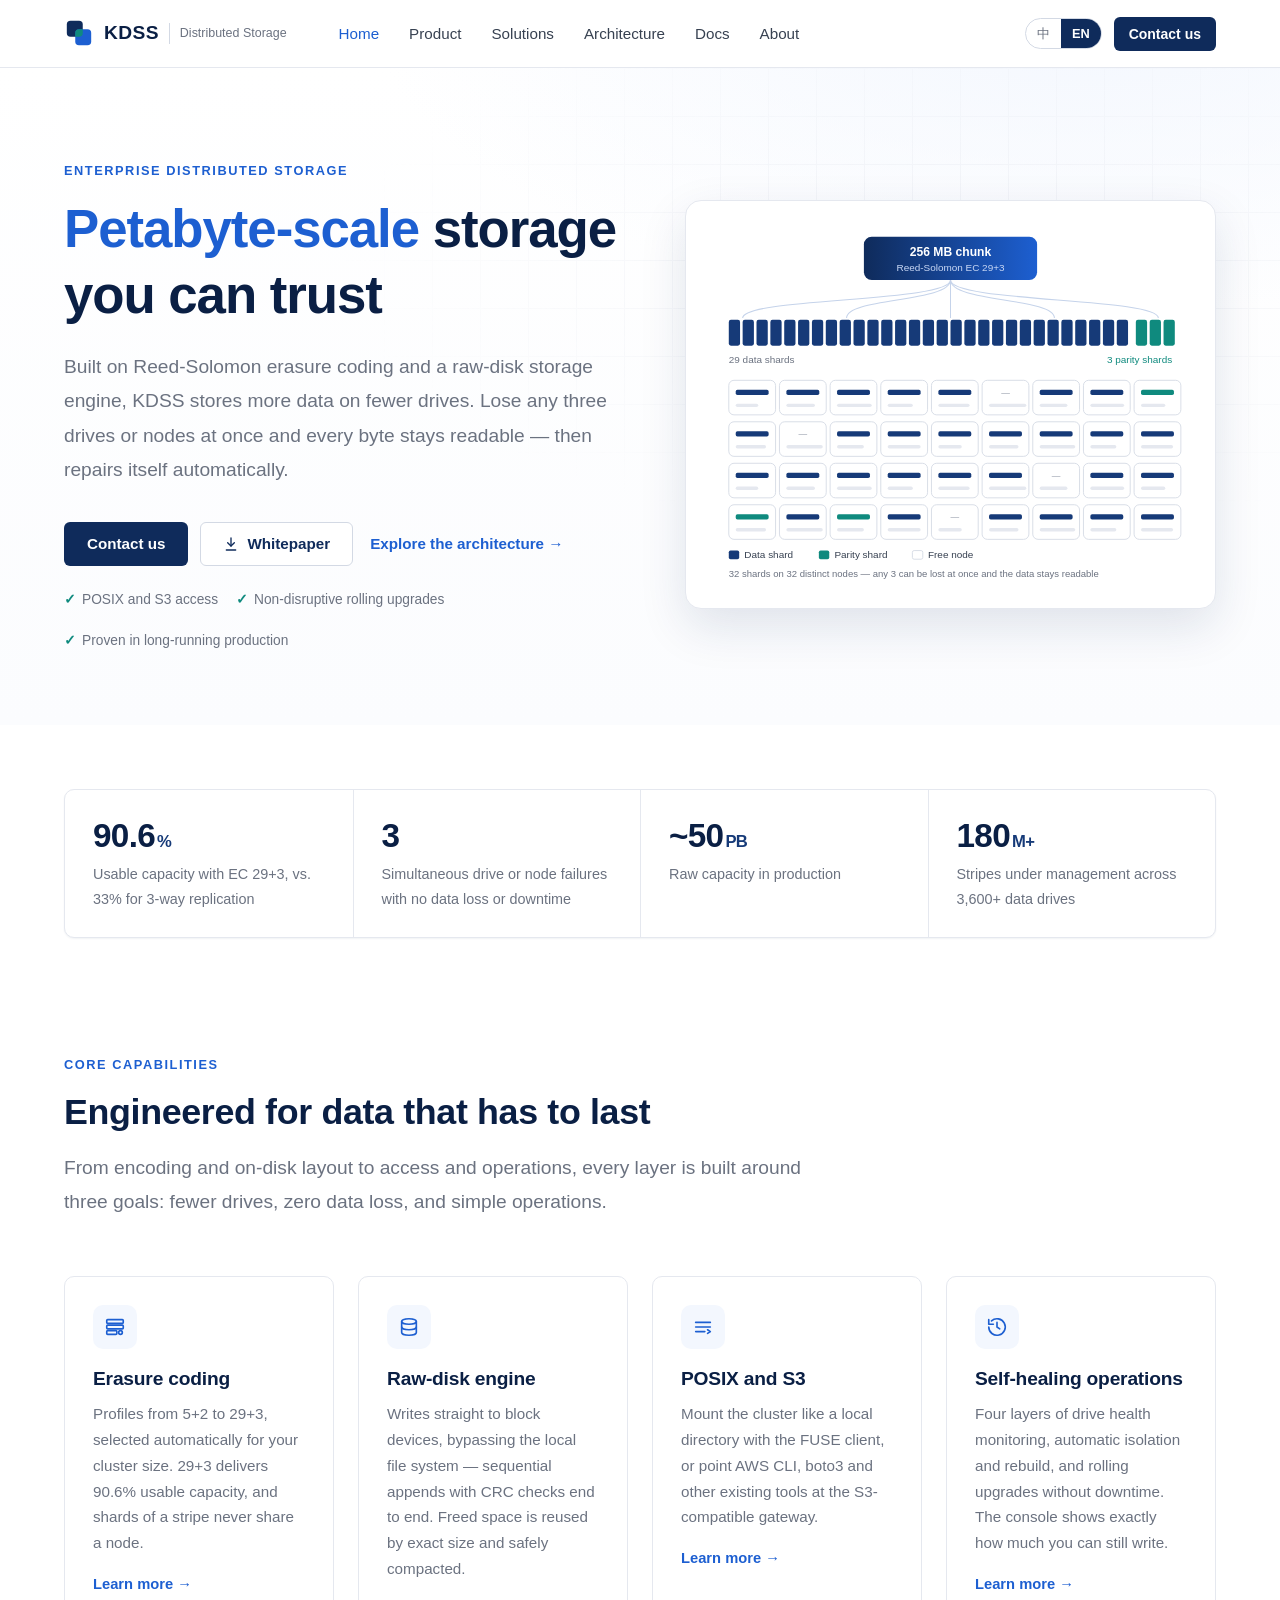
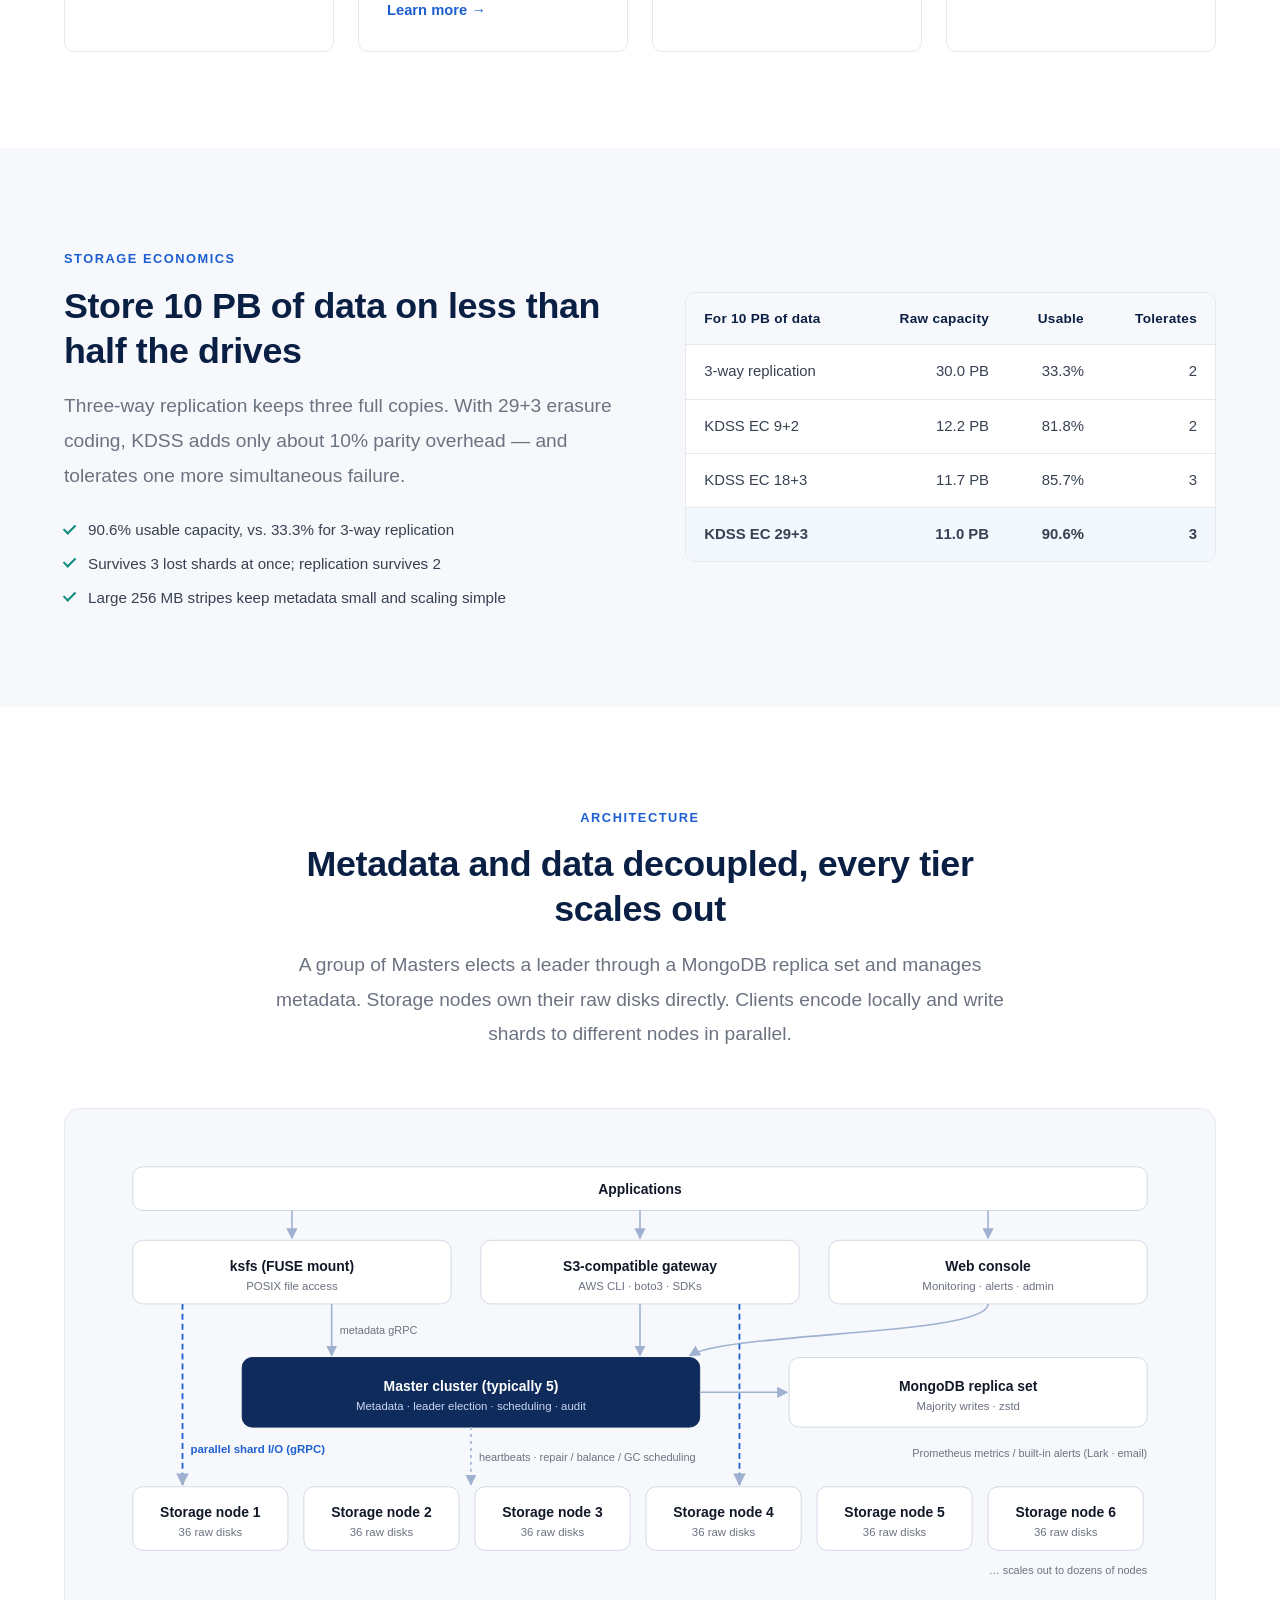
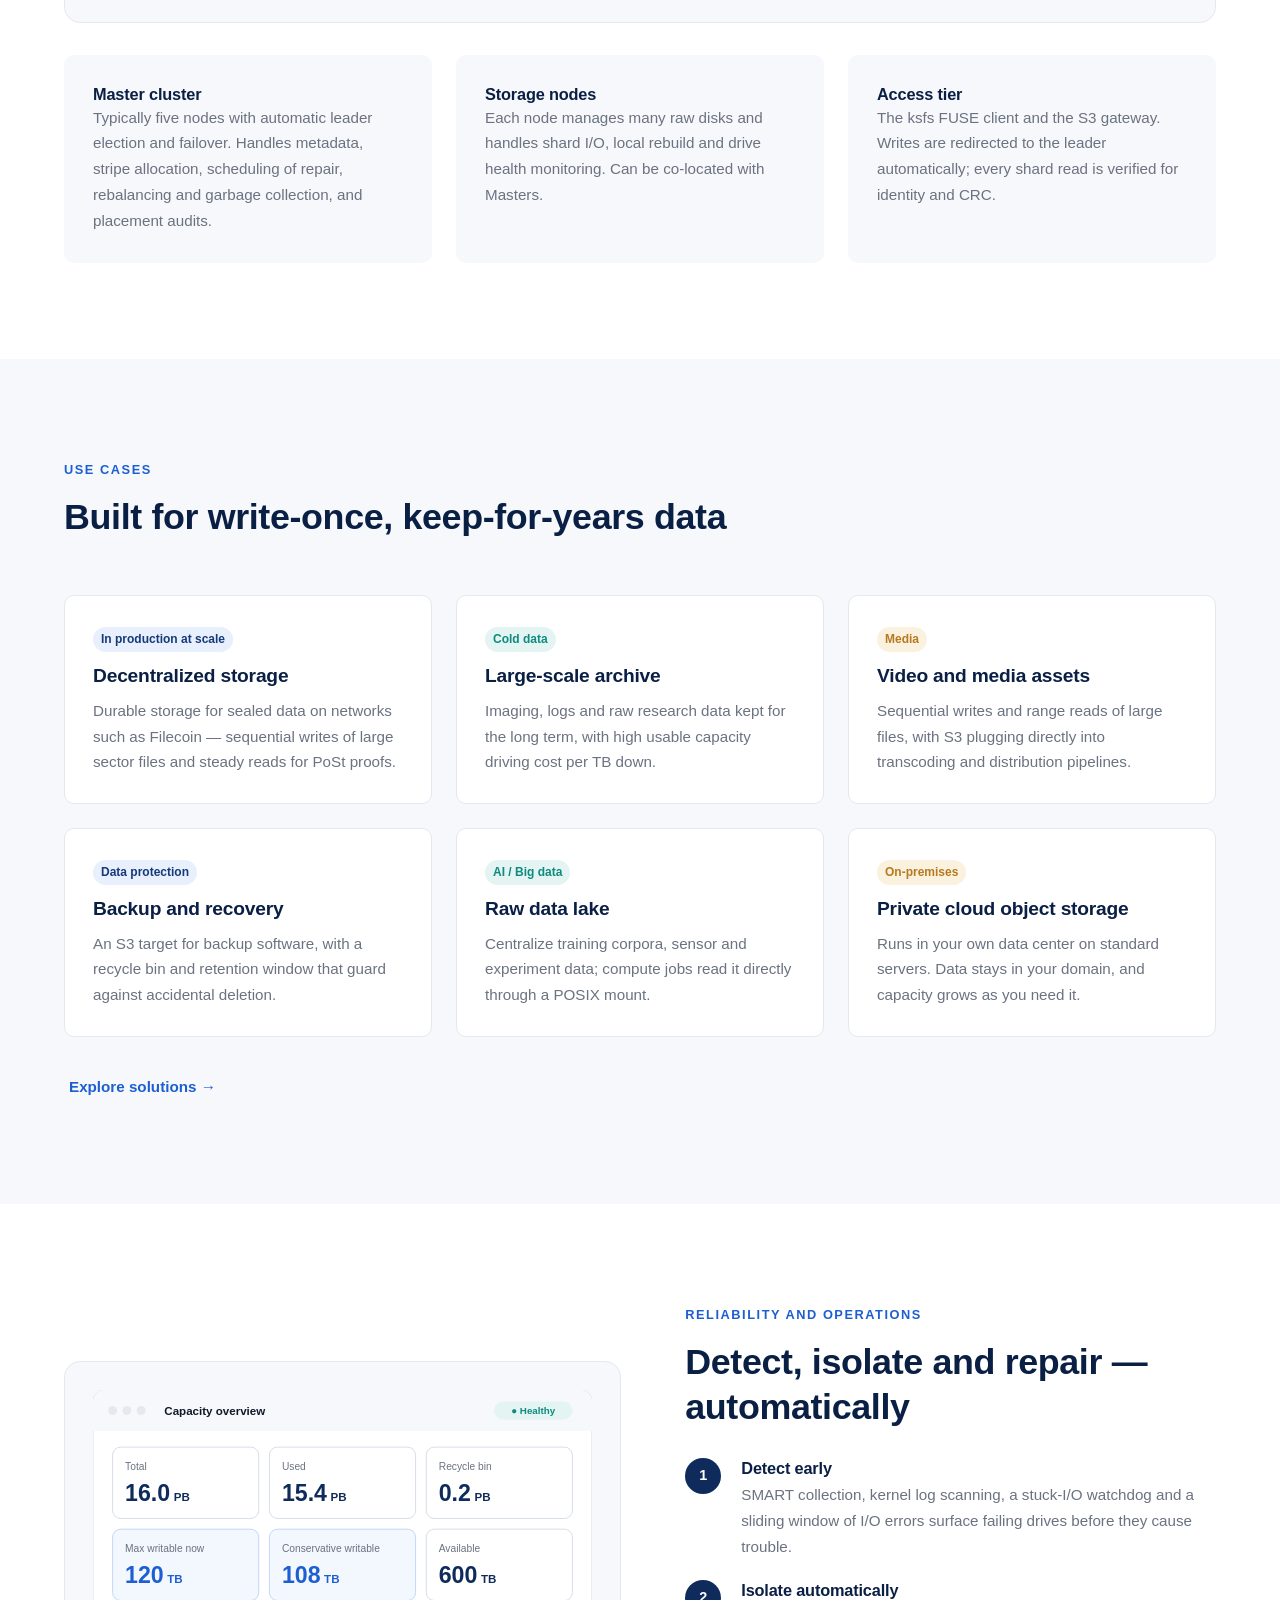
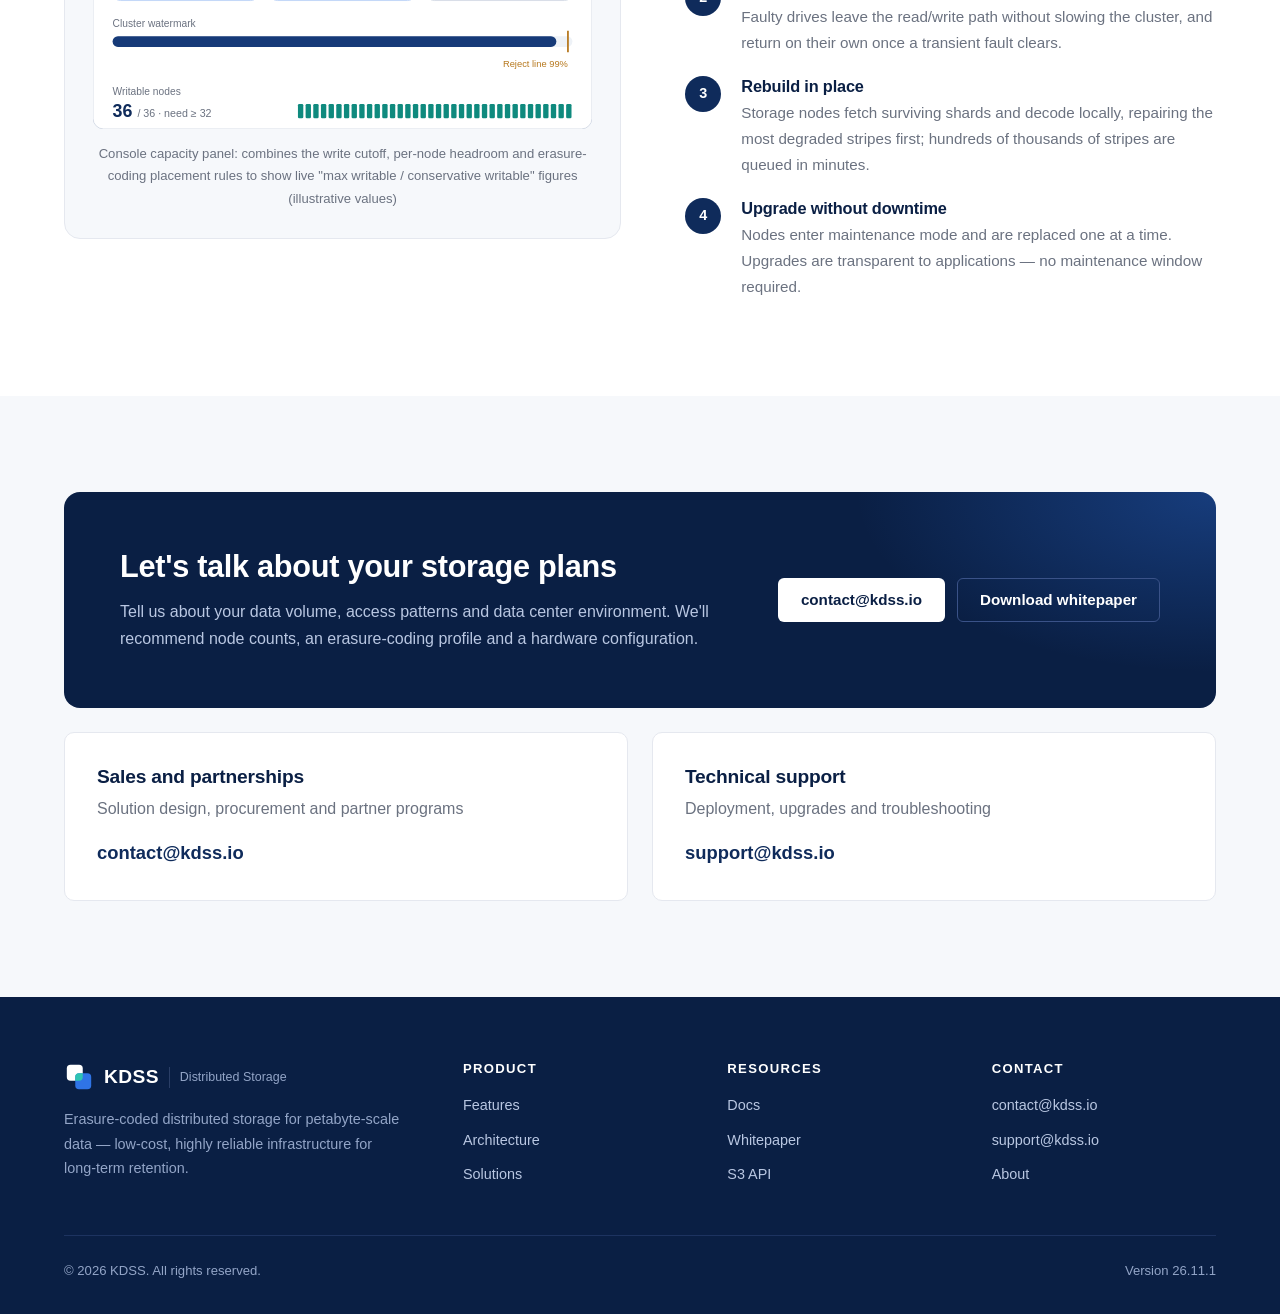
==== commit 13b7b9f7: "feat: adopt the interlocking-squares logo Two offset squares stand for redundancy and the teal overl" ====
--- a/index.html
+++ b/index.html
@@ -215,7 +215,7 @@
   <div class="container">
     <div class="cols">
       <div>
-        <a class="brand" href="./"><img src="images/logo.svg" alt="" width="30" height="30">KDSS<small>Distributed Storage</small></a>
+        <a class="brand" href="./"><img src="images/logo-light.svg" alt="" width="30" height="30">KDSS<small>Distributed Storage</small></a>
         <p>Erasure-coded distributed storage for petabyte-scale data — low-cost, highly reliable infrastructure for long-term retention.</p>
       </div>
       <div><h4>Product</h4><ul><li><a href="features.html">Features</a></li><li><a href="architecture.html">Architecture</a></li><li><a href="solutions.html">Solutions</a></li></ul></div>
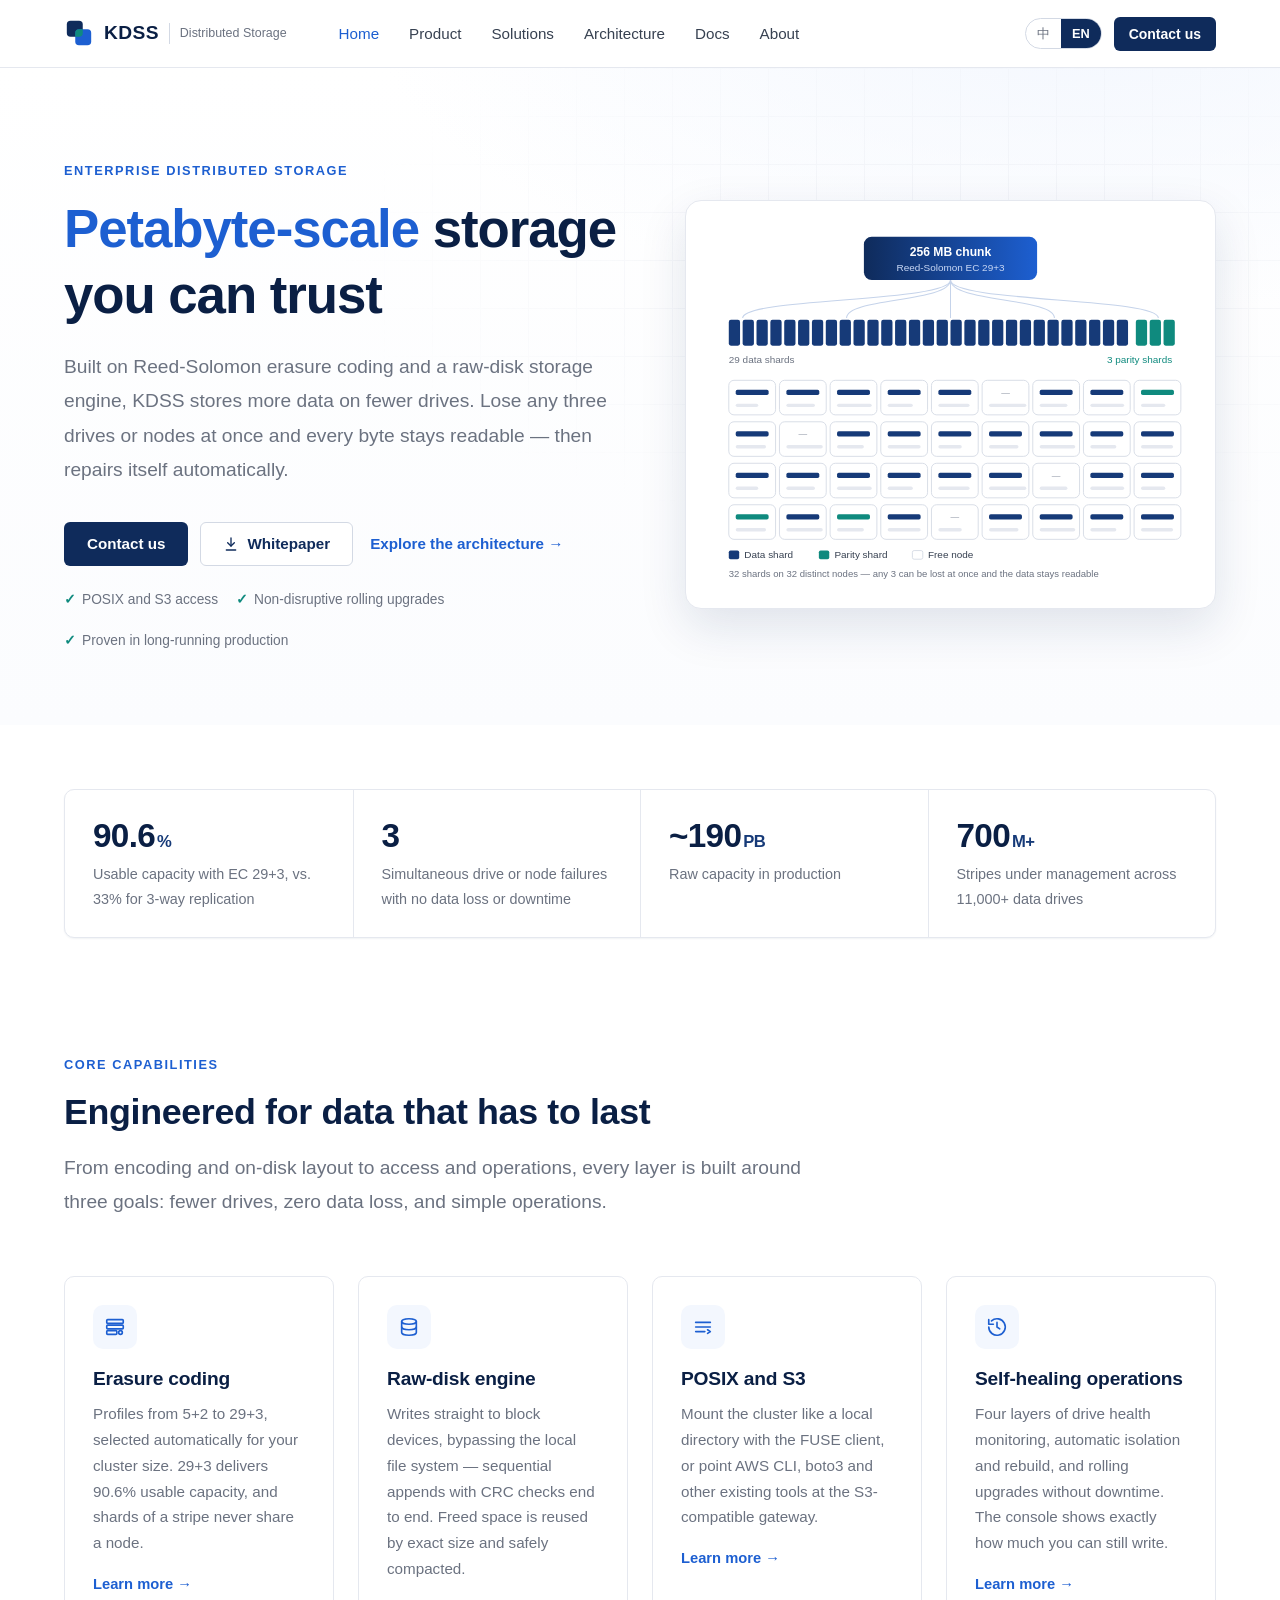
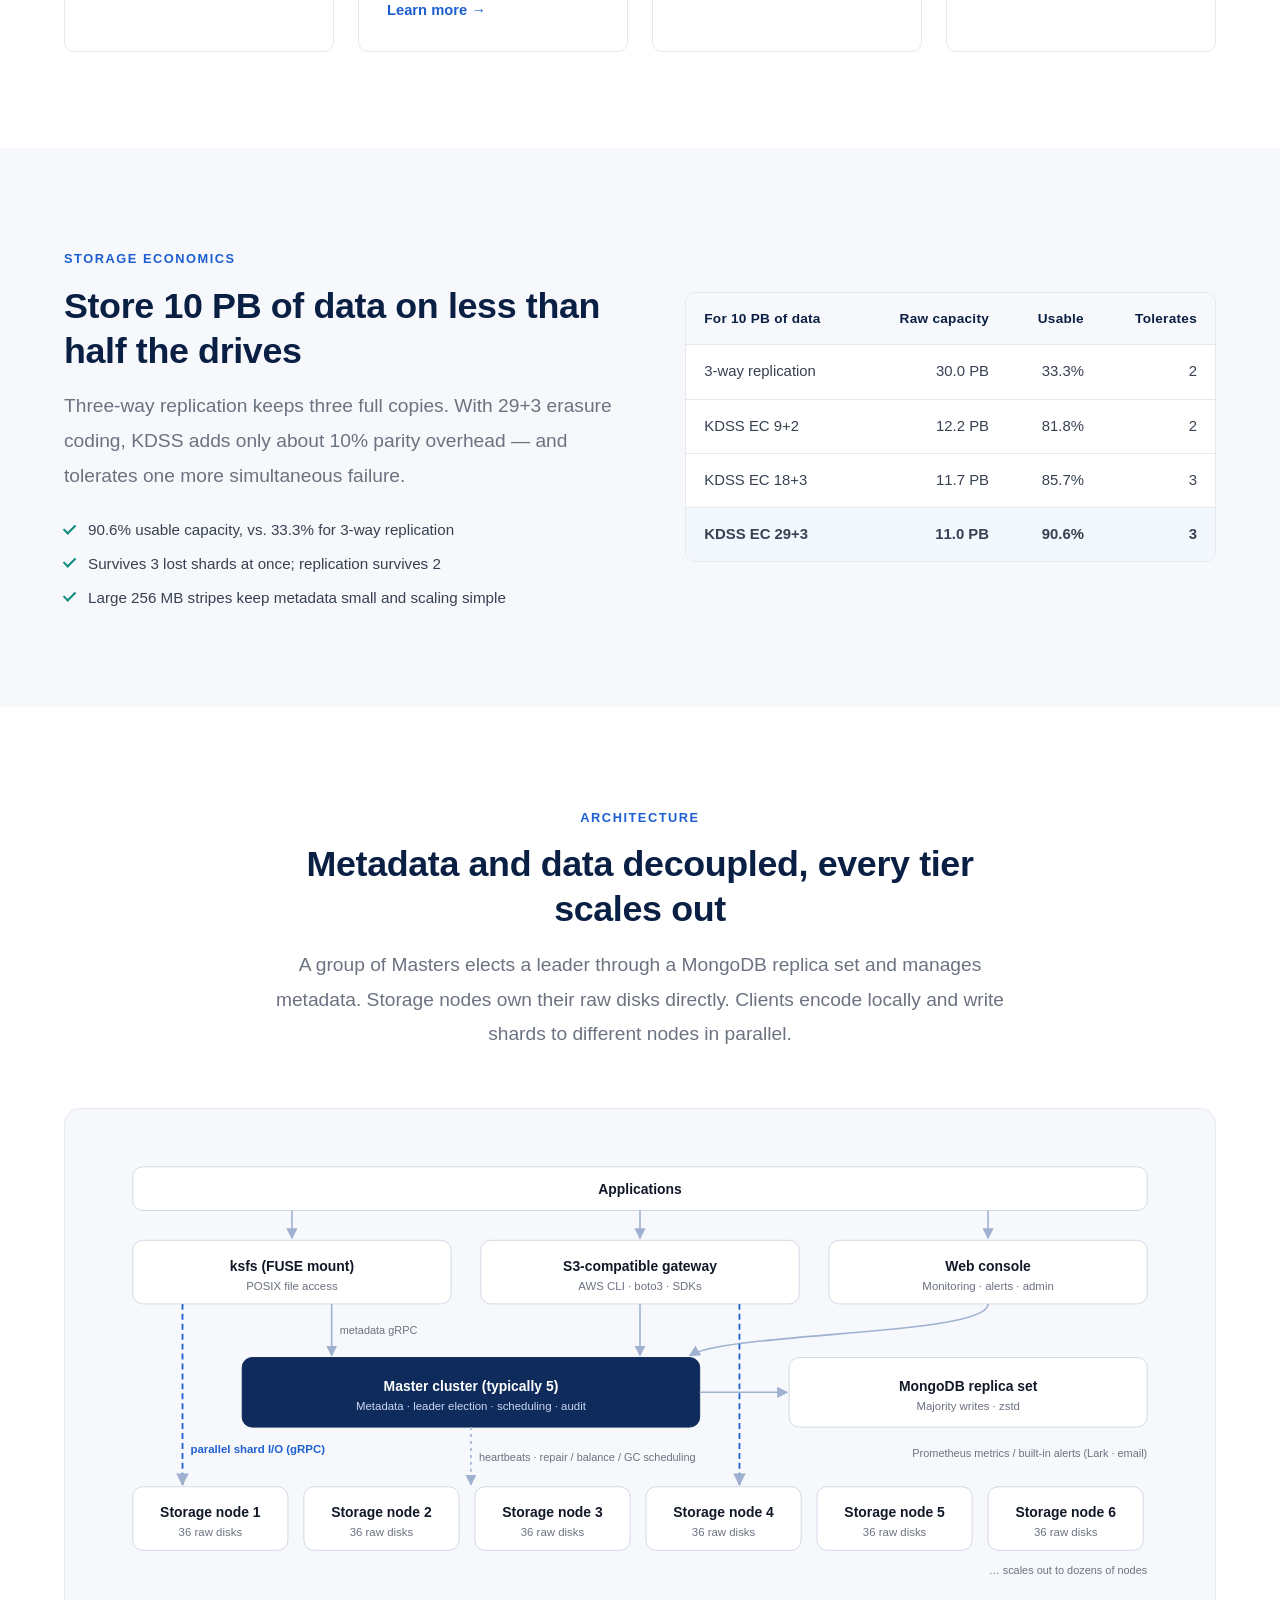
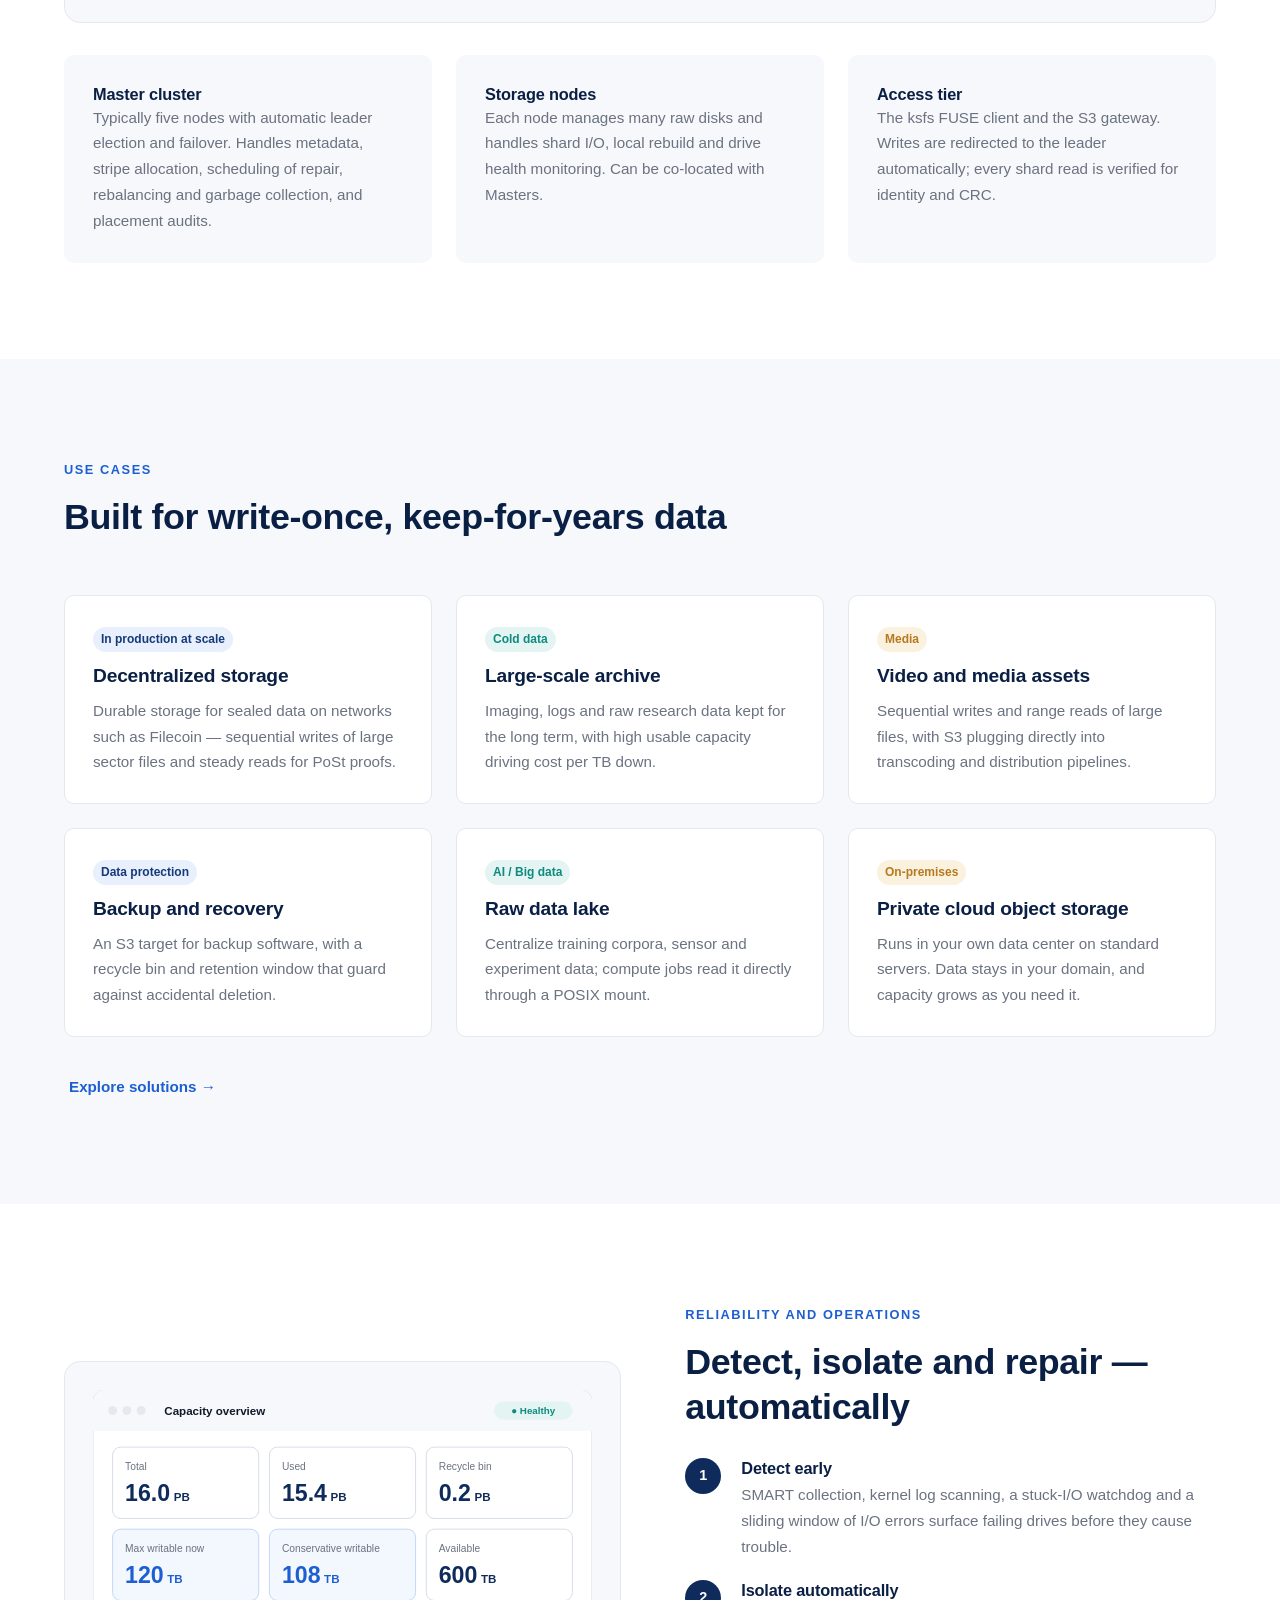
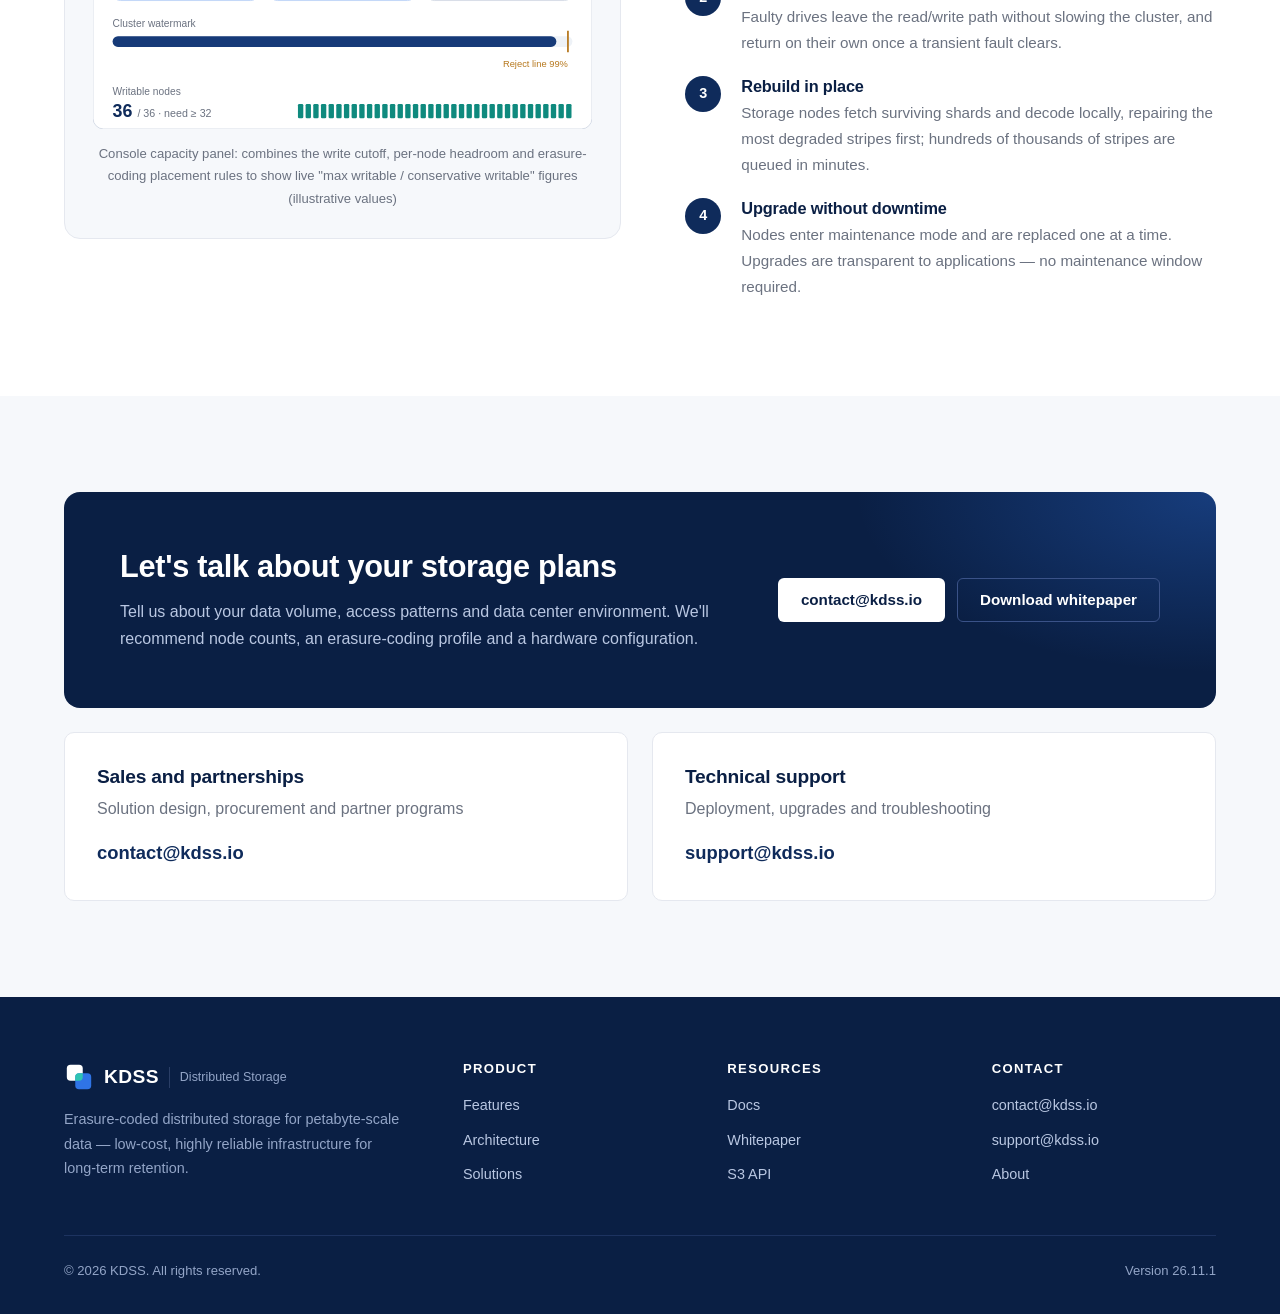
==== commit ba0bbbe7: "content: update production scale to ~190 PB raw Nodes, drives and stripe counts are scaled to match " ====
--- a/index.html
+++ b/index.html
@@ -4,7 +4,7 @@
 <meta charset="utf-8">
 <meta name="viewport" content="width=device-width, initial-scale=1">
 <title>KDSS Distributed Storage — Petabyte-Scale Erasure-Coded Storage</title>
-<meta name="description" content="KDSS is distributed storage for petabyte-scale data: Reed-Solomon erasure coding, a raw-disk storage engine, POSIX and S3 access, automated repair and non-disruptive rolling upgrades — close to 50 PB in production.">
+<meta name="description" content="KDSS is distributed storage for petabyte-scale data: Reed-Solomon erasure coding, a raw-disk storage engine, POSIX and S3 access, automated repair and non-disruptive rolling upgrades — close to 190 PB in production.">
 <link rel="icon" href="images/favicon.svg" type="image/svg+xml">
 <link rel="alternate" hreflang="en" href="https://www.kdss.io/">
 <link rel="alternate" hreflang="zh-CN" href="https://www.kdss.io/zh/">
@@ -61,8 +61,8 @@
     <div class="metrics reveal">
       <div class="metric"><strong>90.6<small>%</small></strong><span>Usable capacity with EC 29+3, vs. 33% for 3-way replication</span></div>
       <div class="metric"><strong>3</strong><span>Simultaneous drive or node failures with no data loss or downtime</span></div>
-      <div class="metric"><strong>~50<small>PB</small></strong><span>Raw capacity in production</span></div>
-      <div class="metric"><strong>180<small>M+</small></strong><span>Stripes under management across 3,600+ data drives</span></div>
+      <div class="metric"><strong>~190<small>PB</small></strong><span>Raw capacity in production</span></div>
+      <div class="metric"><strong>700<small>M+</small></strong><span>Stripes under management across 11,000+ data drives</span></div>
     </div>
   </div>
 </section>
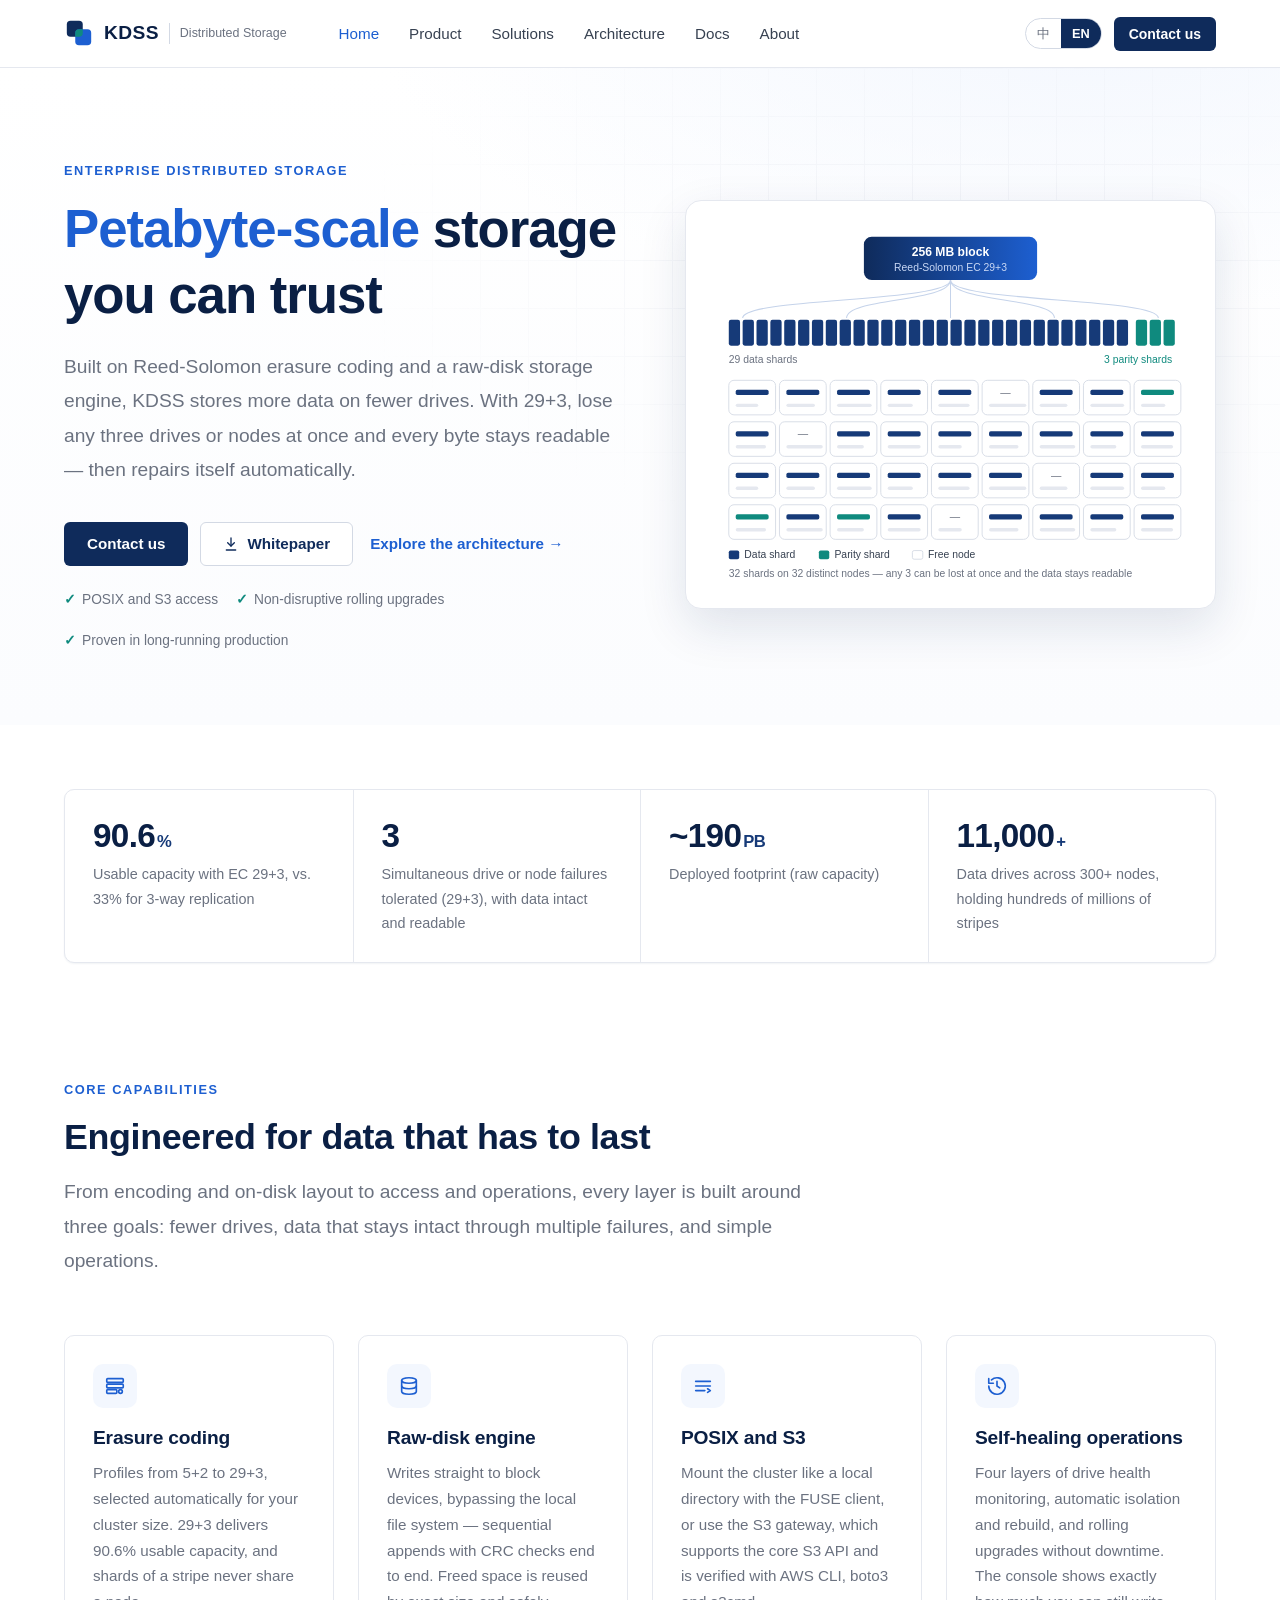
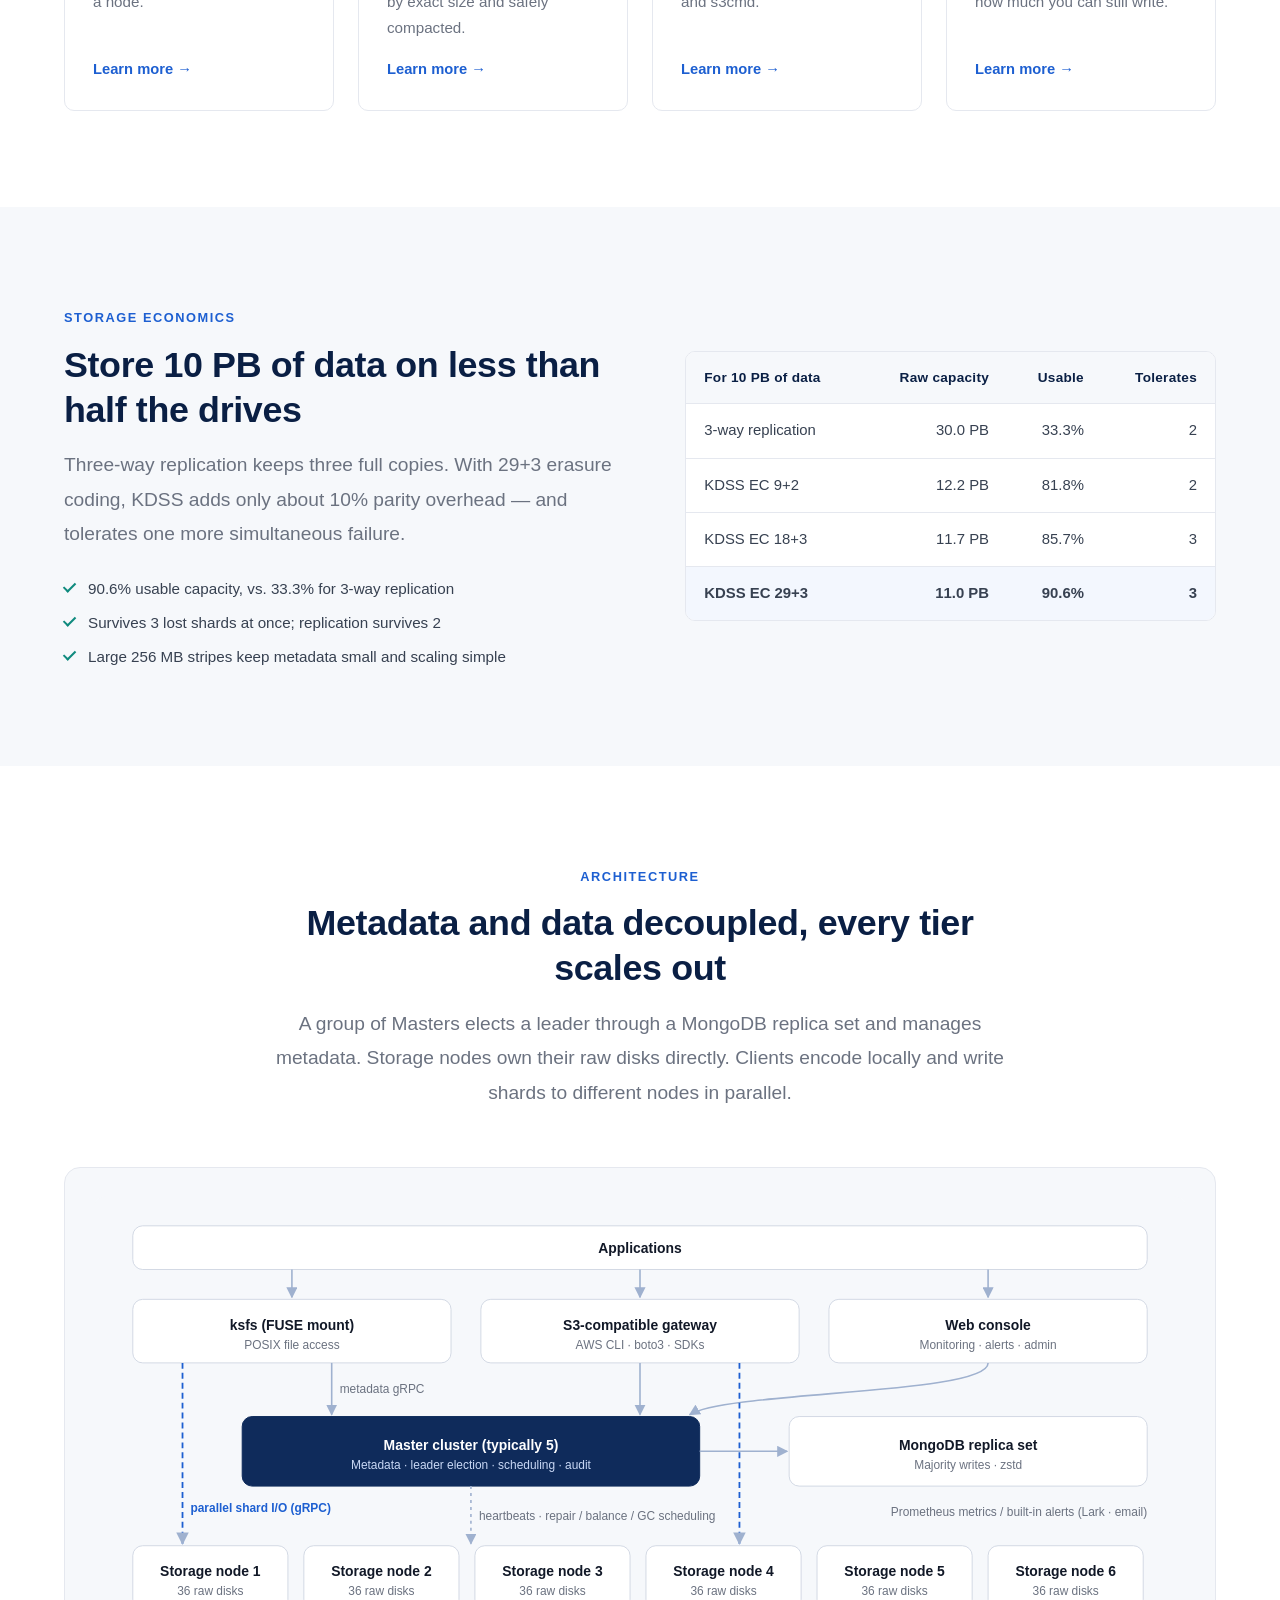
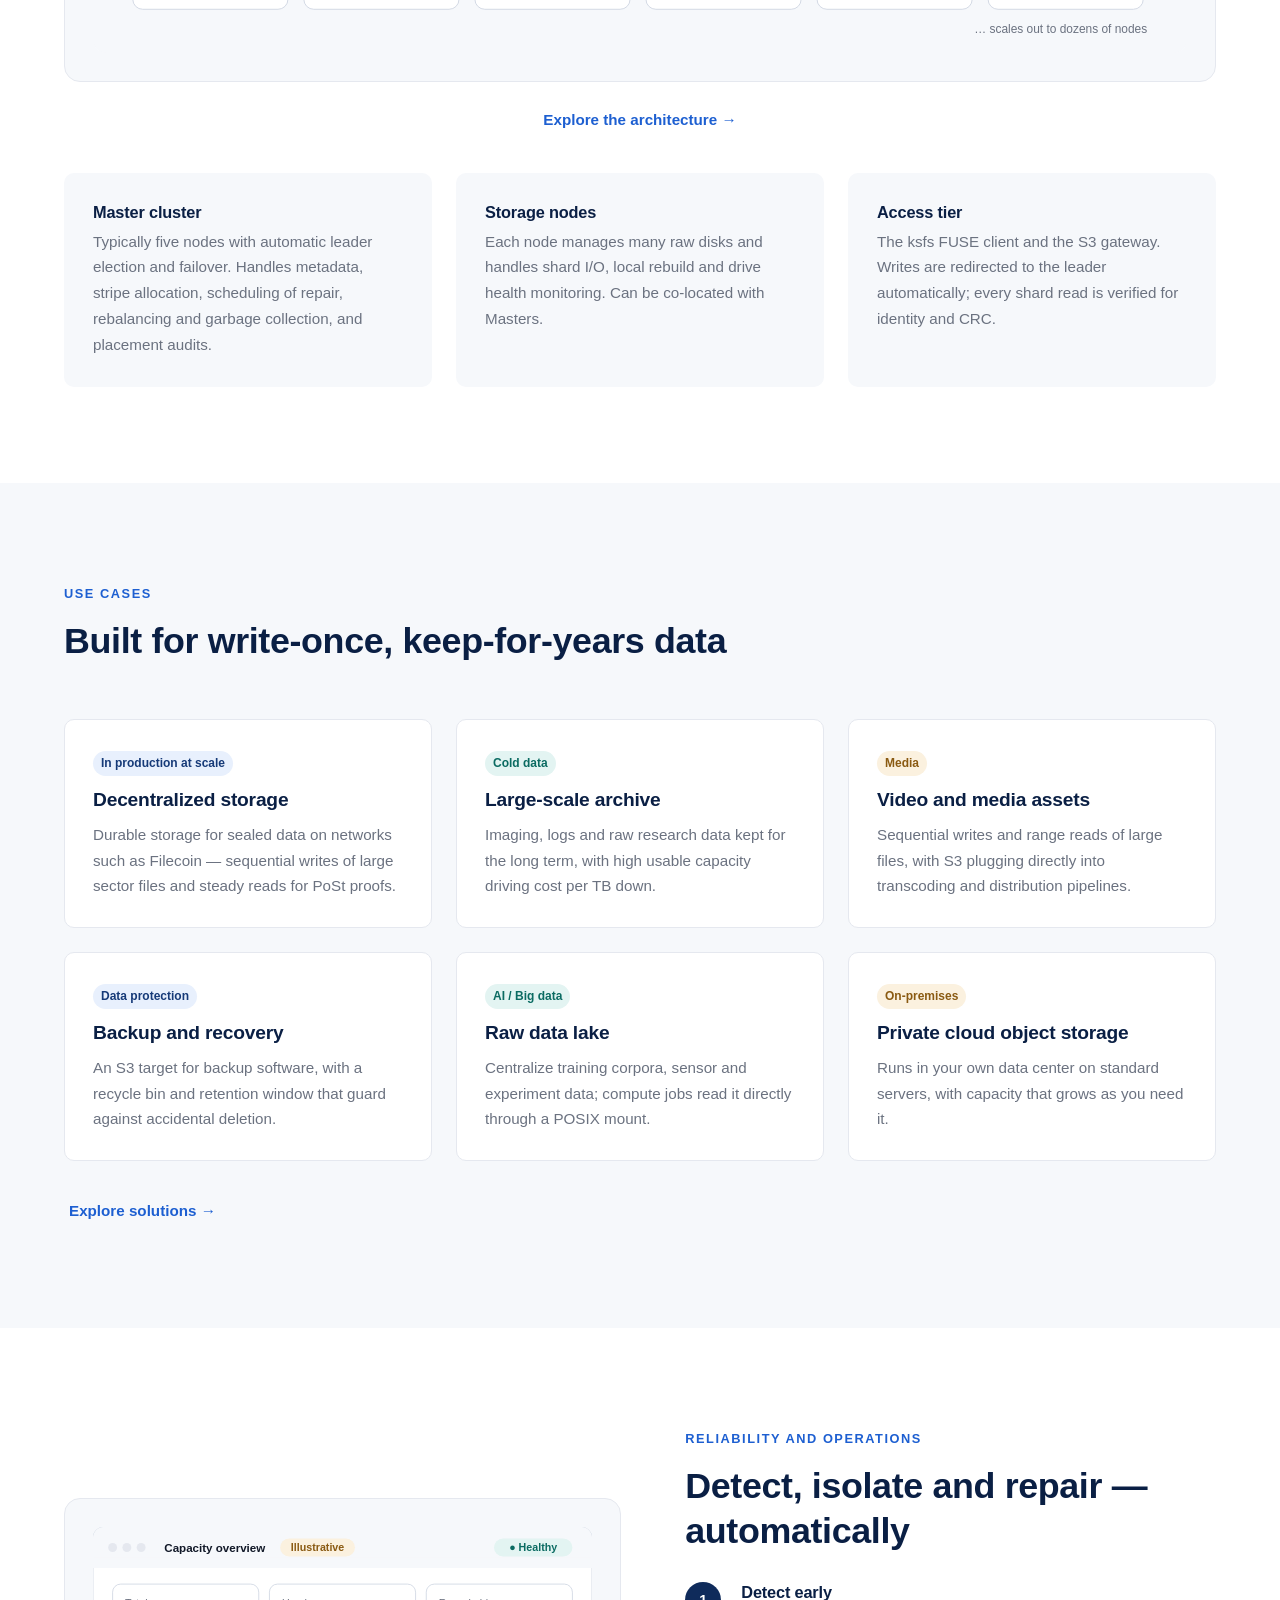
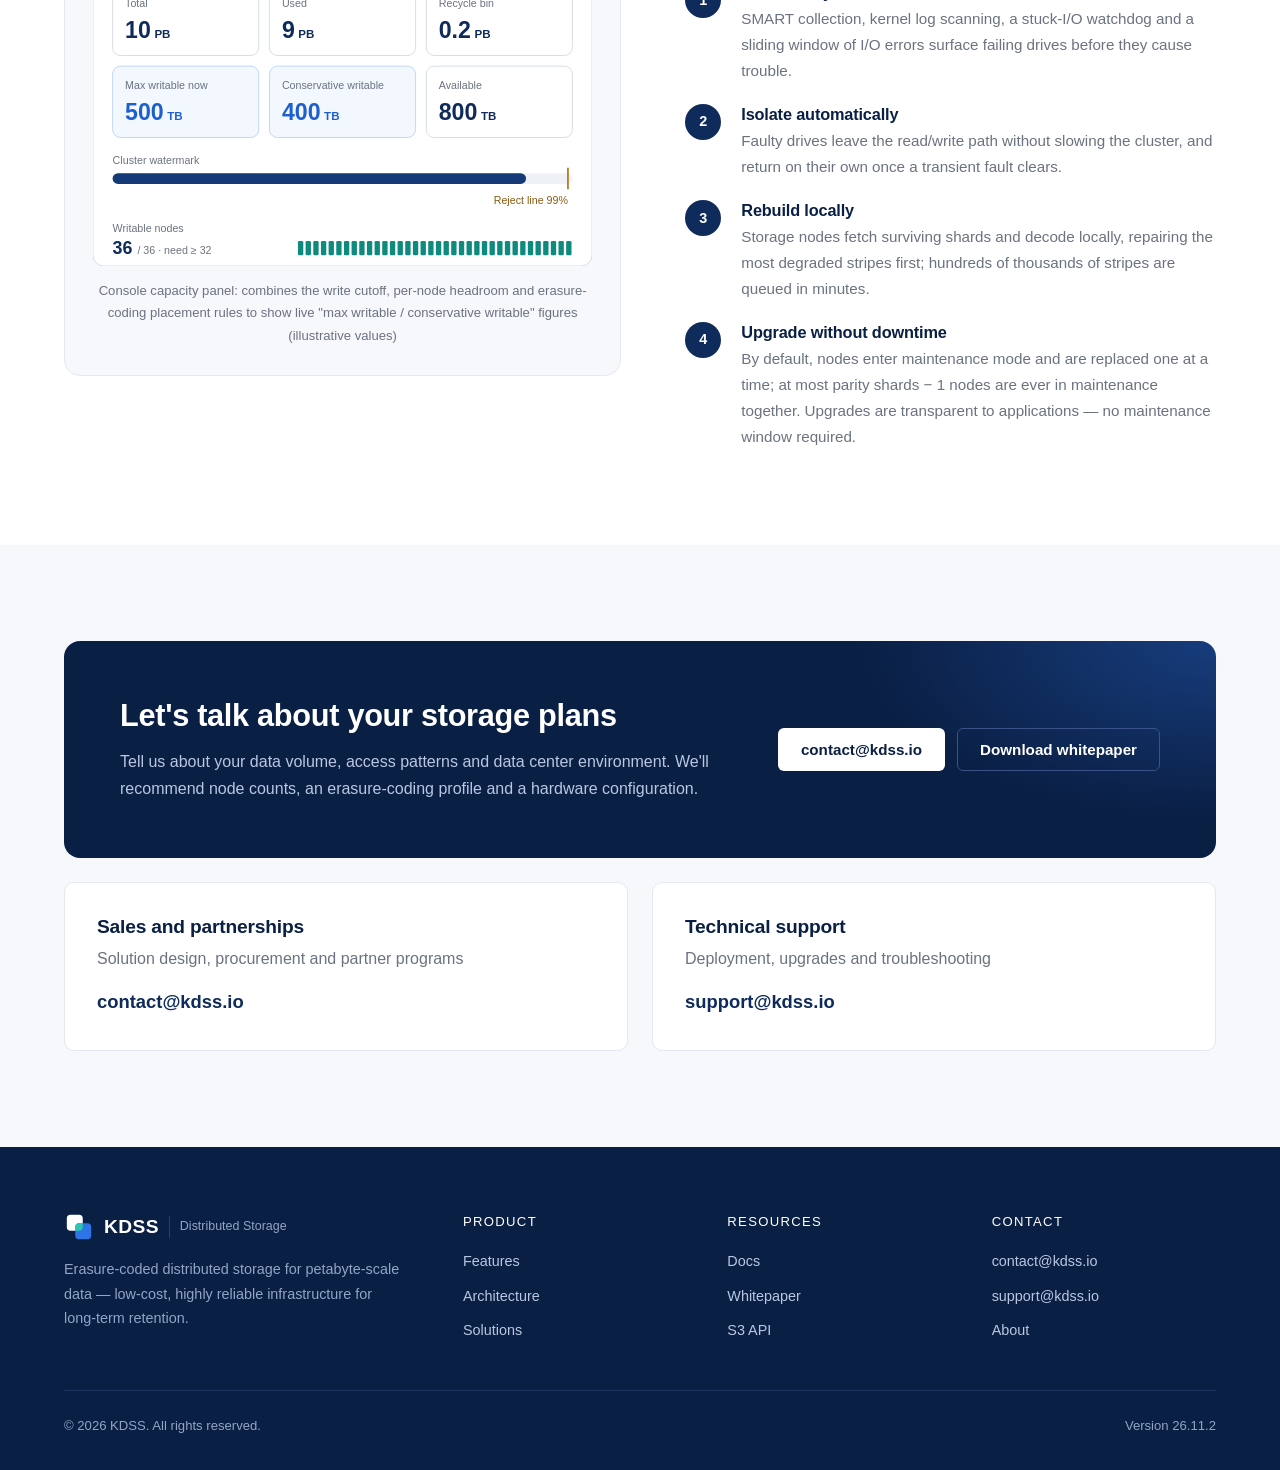
==== commit abf60130: "fix: apply content and UX audit findings Content: deployed-footprint wording, softer S3 claims (List" ====
--- a/index.html
+++ b/index.html
@@ -4,35 +4,54 @@
 <meta charset="utf-8">
 <meta name="viewport" content="width=device-width, initial-scale=1">
 <title>KDSS Distributed Storage — Petabyte-Scale Erasure-Coded Storage</title>
-<meta name="description" content="KDSS is distributed storage for petabyte-scale data: Reed-Solomon erasure coding, a raw-disk storage engine, POSIX and S3 access, automated repair and non-disruptive rolling upgrades — close to 190 PB in production.">
+<meta name="description" content="KDSS is distributed storage for petabyte-scale data: Reed-Solomon erasure coding, a raw-disk storage engine, POSIX and S3 access, automated repair and non-disruptive rolling upgrades — a deployed footprint of ~190 PB.">
+<link rel="icon" href="favicon.ico" sizes="32x32">
 <link rel="icon" href="images/favicon.svg" type="image/svg+xml">
+<link rel="apple-touch-icon" href="apple-touch-icon.png">
+<link rel="canonical" href="https://www.kdss.io/">
 <link rel="alternate" hreflang="en" href="https://www.kdss.io/">
 <link rel="alternate" hreflang="zh-CN" href="https://www.kdss.io/zh/">
+<link rel="alternate" hreflang="x-default" href="https://www.kdss.io/">
+<meta property="og:type" content="website">
+<meta property="og:site_name" content="KDSS">
+<meta property="og:locale" content="en_US">
+<meta property="og:title" content="KDSS Distributed Storage — Petabyte-Scale Erasure-Coded Storage">
+<meta property="og:description" content="KDSS is distributed storage for petabyte-scale data: Reed-Solomon erasure coding, a raw-disk storage engine, POSIX and S3 access, automated repair and non-disruptive rolling upgrades — a deployed footprint of ~190 PB.">
+<meta property="og:url" content="https://www.kdss.io/">
+<meta property="og:image" content="https://www.kdss.io/images/og-en.png">
+<meta property="og:image:width" content="1200">
+<meta property="og:image:height" content="630">
+<meta name="twitter:card" content="summary_large_image">
+<meta name="twitter:title" content="KDSS Distributed Storage — Petabyte-Scale Erasure-Coded Storage">
+<meta name="twitter:description" content="KDSS is distributed storage for petabyte-scale data: Reed-Solomon erasure coding, a raw-disk storage engine, POSIX and S3 access, automated repair and non-disruptive rolling upgrades — a deployed footprint of ~190 PB.">
+<meta name="twitter:image" content="https://www.kdss.io/images/og-en.png">
 <link rel="stylesheet" href="css/site.css">
 <link rel="stylesheet" href="css/pages/index.css">
 </head>
 <body>
+<a class="skip-link" href="#main">Skip to content</a>
 
 <header class="site-header">
   <div class="container">
     <a class="brand" href="./"><img src="images/logo.svg" alt="" width="30" height="30">KDSS<small>Distributed Storage</small></a>
-    <nav class="nav" aria-label="Main navigation">
+    <nav class="nav" id="site-nav" aria-label="Main navigation">
       <a href="./" aria-current="page">Home</a>
       <a href="features.html">Product</a>
       <a href="solutions.html">Solutions</a>
       <a href="architecture.html">Architecture</a>
       <a href="docs.html">Docs</a>
       <a href="about.html">About</a>
+      <a class="btn btn-primary nav-contact" href="#contact">Contact us</a>
     </nav>
     <div class="nav-actions">
       <div class="lang"><a href="zh/" hreflang="zh-CN">中</a><span>EN</span></div>
       <a class="btn btn-primary btn-sm" href="#contact">Contact us</a>
     </div>
-    <button class="menu-btn" aria-label="Menu" aria-expanded="false"><span></span></button>
+    <button class="menu-btn" aria-controls="site-nav" aria-label="Menu" aria-expanded="false"><span></span></button>
   </div>
 </header>
 
-<main>
+<main id="main" tabindex="-1">
 
 <!-- Hero / 首屏 -->
 <section class="hero">
@@ -40,7 +59,7 @@
     <div>
       <span class="eyebrow">Enterprise distributed storage</span>
       <h1><em>Petabyte-scale</em> storage<br>you can trust</h1>
-      <p class="lead">Built on Reed-Solomon erasure coding and a raw-disk storage engine, KDSS stores more data on fewer drives. Lose any three drives or nodes at once and every byte stays readable — then repairs itself automatically.</p>
+      <p class="lead">Built on Reed-Solomon erasure coding and a raw-disk storage engine, KDSS stores more data on fewer drives. With 29+3, lose any three drives or nodes at once and every byte stays readable — then repairs itself automatically.</p>
       <div class="actions">
         <a class="btn btn-primary" href="#contact">Contact us</a>
         <a class="btn btn-outline" href="downloads/kdss-whitepaper-en.pdf">
@@ -50,7 +69,8 @@
       <div class="hero-note"><span>POSIX and S3 access</span><span>Non-disruptive rolling upgrades</span><span>Proven in long-running production</span></div>
     </div>
     <div class="hero-visual reveal">
-      <img src="images/hero-stripe-en.svg" alt="A 256 MB data block encoded with EC 29+3 into 32 shards, placed on 32 different nodes" width="560" height="420">
+      <div class="scroll" data-center><img src="images/hero-stripe-en.svg" alt="A 256 MB data block encoded with EC 29+3 into 32 shards, placed on 32 different nodes" width="560" height="420"></div>
+      <p class="hint">Swipe to see the full diagram</p>
     </div>
   </div>
 </section>
@@ -60,9 +80,9 @@
   <div class="container">
     <div class="metrics reveal">
       <div class="metric"><strong>90.6<small>%</small></strong><span>Usable capacity with EC 29+3, vs. 33% for 3-way replication</span></div>
-      <div class="metric"><strong>3</strong><span>Simultaneous drive or node failures with no data loss or downtime</span></div>
-      <div class="metric"><strong>~190<small>PB</small></strong><span>Raw capacity in production</span></div>
-      <div class="metric"><strong>700<small>M+</small></strong><span>Stripes under management across 11,000+ data drives</span></div>
+      <div class="metric"><strong>3</strong><span>Simultaneous drive or node failures tolerated (29+3), with data intact and readable</span></div>
+      <div class="metric"><strong>~190<small>PB</small></strong><span>Deployed footprint (raw capacity)</span></div>
+      <div class="metric"><strong>11,000<small>+</small></strong><span>Data drives across 300+ nodes, holding hundreds of millions of stripes</span></div>
     </div>
   </div>
 </section>
@@ -73,9 +93,9 @@
     <div class="section-head">
       <span class="eyebrow">Core capabilities</span>
       <h2>Engineered for data that has to last</h2>
-      <p class="lead">From encoding and on-disk layout to access and operations, every layer is built around three goals: fewer drives, zero data loss, and simple operations.</p>
-    </div>
-    <div class="grid grid-4">
+      <p class="lead">From encoding and on-disk layout to access and operations, every layer is built around three goals: fewer drives, data that stays intact through multiple failures, and simple operations.</p>
+    </div>
+    <div class="grid grid-4 cap-cards">
       <article class="card reveal">
         <div class="icon"><svg viewBox="0 0 24 24" fill="none" stroke="currentColor" stroke-width="1.8" stroke-linecap="round" stroke-linejoin="round"><rect x="3" y="4" width="18" height="4" rx="1"/><rect x="3" y="10" width="18" height="4" rx="1"/><rect x="3" y="16" width="11" height="4" rx="1"/><circle cx="18" cy="18" r="2"/></svg></div>
         <h3>Erasure coding</h3>
@@ -91,7 +111,7 @@
       <article class="card reveal">
         <div class="icon"><svg viewBox="0 0 24 24" fill="none" stroke="currentColor" stroke-width="1.8" stroke-linecap="round" stroke-linejoin="round"><path d="M4 7h16M4 12h16M4 17h10"/><path d="m17 15 3 2-3 2"/></svg></div>
         <h3>POSIX and S3</h3>
-        <p>Mount the cluster like a local directory with the FUSE client, or point AWS CLI, boto3 and other existing tools at the S3-compatible gateway.</p>
+        <p>Mount the cluster like a local directory with the FUSE client, or use the S3 gateway, which supports the core S3 API and is verified with AWS CLI, boto3 and s3cmd.</p>
         <a class="card-link" href="features.html#access">Learn more →</a>
       </article>
       <article class="card reveal">
@@ -139,13 +159,15 @@
       <h2>Metadata and data decoupled, every tier scales out</h2>
       <p class="lead">A group of Masters elects a leader through a MongoDB replica set and manages metadata. Storage nodes own their raw disks directly. Clients encode locally and write shards to different nodes in parallel.</p>
     </div>
-    <div class="figure reveal">
-      <img src="images/architecture-en.svg" alt="KDSS architecture: clients, Master cluster, MongoDB replica set and storage nodes" width="1100" height="460">
-    </div>
+    <figure class="figure scroll-sm reveal">
+      <div class="scroll xl"><img loading="lazy" src="images/architecture-en.svg" alt="KDSS architecture: clients, Master cluster, MongoDB replica set and storage nodes" width="1100" height="460"></div>
+      <p class="hint">Swipe to see the full diagram</p>
+    </figure>
+    <p class="figure-more"><a class="btn btn-ghost" href="architecture.html">Explore the architecture →</a></p>
     <div class="grid grid-3" style="margin-top:32px">
-      <div class="card card-flat"><h4>Master cluster</h4><p>Typically five nodes with automatic leader election and failover. Handles metadata, stripe allocation, scheduling of repair, rebalancing and garbage collection, and placement audits.</p></div>
-      <div class="card card-flat"><h4>Storage nodes</h4><p>Each node manages many raw disks and handles shard I/O, local rebuild and drive health monitoring. Can be co-located with Masters.</p></div>
-      <div class="card card-flat"><h4>Access tier</h4><p>The ksfs FUSE client and the S3 gateway. Writes are redirected to the leader automatically; every shard read is verified for identity and CRC.</p></div>
+      <div class="card card-flat"><h3 class="h4">Master cluster</h3><p>Typically five nodes with automatic leader election and failover. Handles metadata, stripe allocation, scheduling of repair, rebalancing and garbage collection, and placement audits.</p></div>
+      <div class="card card-flat"><h3 class="h4">Storage nodes</h3><p>Each node manages many raw disks and handles shard I/O, local rebuild and drive health monitoring. Can be co-located with Masters.</p></div>
+      <div class="card card-flat"><h3 class="h4">Access tier</h3><p>The ksfs FUSE client and the S3 gateway. Writes are redirected to the leader automatically; every shard read is verified for identity and CRC.</p></div>
     </div>
   </div>
 </section>
@@ -163,7 +185,7 @@
       <article class="card reveal"><span class="tag amber">Media</span><h3 style="margin-top:12px">Video and media assets</h3><p>Sequential writes and range reads of large files, with S3 plugging directly into transcoding and distribution pipelines.</p></article>
       <article class="card reveal"><span class="tag">Data protection</span><h3 style="margin-top:12px">Backup and recovery</h3><p>An S3 target for backup software, with a recycle bin and retention window that guard against accidental deletion.</p></article>
       <article class="card reveal"><span class="tag teal">AI / Big data</span><h3 style="margin-top:12px">Raw data lake</h3><p>Centralize training corpora, sensor and experiment data; compute jobs read it directly through a POSIX mount.</p></article>
-      <article class="card reveal"><span class="tag amber">On-premises</span><h3 style="margin-top:12px">Private cloud object storage</h3><p>Runs in your own data center on standard servers. Data stays in your domain, and capacity grows as you need it.</p></article>
+      <article class="card reveal"><span class="tag amber">On-premises</span><h3 style="margin-top:12px">Private cloud object storage</h3><p>Runs in your own data center on standard servers, with capacity that grows as you need it.</p></article>
     </div>
     <p style="margin-top:28px"><a class="btn btn-ghost" href="solutions.html">Explore solutions →</a></p>
   </div>
@@ -176,16 +198,17 @@
       <span class="eyebrow">Reliability and operations</span>
       <h2>Detect, isolate and repair — automatically</h2>
       <div class="steps" style="margin-top:28px">
-        <div class="step"><h4>Detect early</h4><p>SMART collection, kernel log scanning, a stuck-I/O watchdog and a sliding window of I/O errors surface failing drives before they cause trouble.</p></div>
-        <div class="step"><h4>Isolate automatically</h4><p>Faulty drives leave the read/write path without slowing the cluster, and return on their own once a transient fault clears.</p></div>
-        <div class="step"><h4>Rebuild in place</h4><p>Storage nodes fetch surviving shards and decode locally, repairing the most degraded stripes first; hundreds of thousands of stripes are queued in minutes.</p></div>
-        <div class="step"><h4>Upgrade without downtime</h4><p>Nodes enter maintenance mode and are replaced one at a time. Upgrades are transparent to applications — no maintenance window required.</p></div>
-      </div>
-    </div>
-    <div class="figure reveal">
-      <img src="images/console-capacity-en.svg" alt="Console capacity panel (illustrative): max writable and conservative writable" width="560" height="380">
+        <div class="step"><h3 class="h4">Detect early</h3><p>SMART collection, kernel log scanning, a stuck-I/O watchdog and a sliding window of I/O errors surface failing drives before they cause trouble.</p></div>
+        <div class="step"><h3 class="h4">Isolate automatically</h3><p>Faulty drives leave the read/write path without slowing the cluster, and return on their own once a transient fault clears.</p></div>
+        <div class="step"><h3 class="h4">Rebuild locally</h3><p>Storage nodes fetch surviving shards and decode locally, repairing the most degraded stripes first; hundreds of thousands of stripes are queued in minutes.</p></div>
+        <div class="step"><h3 class="h4">Upgrade without downtime</h3><p>By default, nodes enter maintenance mode and are replaced one at a time; at most parity shards − 1 nodes are ever in maintenance together. Upgrades are transparent to applications — no maintenance window required.</p></div>
+      </div>
+    </div>
+    <figure class="figure scroll-sm reveal">
+      <div class="scroll"><img loading="lazy" src="images/console-capacity-en.svg" alt="Console capacity panel (illustrative): max writable and conservative writable" width="560" height="380"></div>
+      <p class="hint">Swipe to see the full diagram</p>
       <figcaption>Console capacity panel: combines the write cutoff, per-node headroom and erasure-coding placement rules to show live "max writable / conservative writable" figures (illustrative values)</figcaption>
-    </div>
+    </figure>
   </div>
 </section>
 
@@ -218,11 +241,11 @@
         <a class="brand" href="./"><img src="images/logo-light.svg" alt="" width="30" height="30">KDSS<small>Distributed Storage</small></a>
         <p>Erasure-coded distributed storage for petabyte-scale data — low-cost, highly reliable infrastructure for long-term retention.</p>
       </div>
-      <div><h4>Product</h4><ul><li><a href="features.html">Features</a></li><li><a href="architecture.html">Architecture</a></li><li><a href="solutions.html">Solutions</a></li></ul></div>
-      <div><h4>Resources</h4><ul><li><a href="docs.html">Docs</a></li><li><a href="downloads/kdss-whitepaper-en.pdf">Whitepaper</a></li><li><a href="docs.html#s3">S3 API</a></li></ul></div>
-      <div><h4>Contact</h4><ul><li><a href="mailto:contact@kdss.io">contact@kdss.io</a></li><li><a href="mailto:support@kdss.io">support@kdss.io</a></li><li><a href="about.html">About</a></li></ul></div>
-    </div>
-    <div class="legal"><span>© 2026 KDSS. All rights reserved.</span><span>Version 26.11.1</span></div>
+      <div><p class="footer-title">Product</p><ul><li><a href="features.html">Features</a></li><li><a href="architecture.html">Architecture</a></li><li><a href="solutions.html">Solutions</a></li></ul></div>
+      <div><p class="footer-title">Resources</p><ul><li><a href="docs.html">Docs</a></li><li><a href="downloads/kdss-whitepaper-en.pdf">Whitepaper</a></li><li><a href="docs.html#s3">S3 API</a></li></ul></div>
+      <div><p class="footer-title">Contact</p><ul><li><a href="mailto:contact@kdss.io">contact@kdss.io</a></li><li><a href="mailto:support@kdss.io">support@kdss.io</a></li><li><a href="about.html">About</a></li></ul></div>
+    </div>
+    <div class="legal"><span>© 2026 KDSS. All rights reserved.</span><span>Version 26.11.2</span></div>
   </div>
 </footer>
 
--- a/css/site.css
+++ b/css/site.css
@@ -63,7 +63,7 @@
 h1 { font-size: clamp(2.1rem, 4.2vw, 3.3rem); letter-spacing: -.02em; }
 h2 { font-size: clamp(1.6rem, 2.8vw, 2.25rem); }
 h3 { font-size: 1.2rem; }
-h4 { font-size: 1.02rem; }
+h4, .h4 { font-size: 1.02rem; }
 p  { color: var(--ink-700); }
 .lead { font-size: clamp(1.05rem, 1.5vw, 1.2rem); color: var(--ink-500); line-height: 1.8; }
 .eyebrow {
@@ -113,6 +113,10 @@
 .nav a { color: var(--ink-700); font-size: .95rem; font-weight: 500; padding: 8px 12px; border-radius: var(--radius-sm); }
 .nav a:hover { color: var(--navy-900); background: var(--surface); }
 .nav a[aria-current="page"] { color: var(--blue-600); }
+.nav a.nav-contact { display: none; }
+.skip-link { position: absolute; left: 16px; top: -48px; z-index: 100; background: var(--navy-800); color: var(--white); padding: 10px 16px; border-radius: var(--radius-sm); font-weight: 600; font-size: .9rem; }
+.skip-link:focus { top: 12px; color: var(--white); }
+main:focus { outline: none; }
 .nav-actions { display: flex; align-items: center; gap: 12px; }
 .lang { display: inline-flex; border: 1px solid var(--line-strong); border-radius: 999px; overflow: hidden; font-size: .8rem; }
 .lang a, .lang span { padding: 4px 11px; color: var(--ink-500); }
@@ -176,6 +180,7 @@
 .card { background: var(--white); border: 1px solid var(--line); border-radius: var(--radius); padding: 28px; transition: border-color .2s, box-shadow .2s, transform .2s; }
 .card:hover { border-color: var(--line-strong); box-shadow: var(--shadow); }
 .card h3 { margin-bottom: 10px; }
+.card h3.h4 { margin-bottom: 6px; }
 .card p { font-size: .95rem; color: var(--ink-500); }
 .card .icon { width: 44px; height: 44px; border-radius: 10px; background: var(--blue-50); color: var(--blue-600); display: grid; place-items: center; margin-bottom: 18px; }
 .card .icon svg { width: 22px; height: 22px; }
@@ -193,6 +198,11 @@
 .feature-row h3 { font-size: 1.5rem; margin-bottom: 14px; }
 .figure { background: var(--surface); border: 1px solid var(--line); border-radius: var(--radius-lg); padding: 28px; }
 .figure figcaption { font-size: .82rem; color: var(--ink-500); margin-top: 14px; text-align: center; }
+figure.figure { margin: 0; }
+/* Wide figures keep their text legible on phones: the frame scrolls sideways, the page never does.
+   宽图在手机上保持可读：图框内横向滚动，页面本身不横向滚动。 */
+.figure .scroll { overflow-x: auto; -webkit-overflow-scrolling: touch; }
+.figure .hint { display: none; font-size: .78rem; color: var(--ink-500); margin-top: 8px; text-align: center; }
 
 /* ---------- Tables / 表格 ---------- */
 .table-wrap { overflow-x: auto; border: 1px solid var(--line); border-radius: var(--radius); background: var(--white); }
@@ -204,8 +214,8 @@
 .table td.num, .table th.num { text-align: right; font-variant-numeric: tabular-nums; }
 .table tr.highlight td { background: var(--blue-50); }
 .tag { display: inline-block; font-size: .75rem; font-weight: 600; padding: 2px 8px; border-radius: 999px; background: var(--blue-100); color: var(--navy-700); }
-.tag.teal { background: #e3f4f2; color: var(--teal-600); }
-.tag.amber { background: #fbf1df; color: var(--amber-600); }
+.tag.teal { background: #e3f4f2; color: #0b6b62; }
+.tag.amber { background: #fbf1df; color: #8a5a12; }
 
 /* ---------- Code / 代码块 ---------- */
 pre {
@@ -221,7 +231,7 @@
 .docs-nav a { display: block; padding: 6px 16px; color: var(--ink-500); border-left: 2px solid transparent; margin-left: -1px; }
 .docs-nav a:hover { color: var(--navy-900); }
 .docs-nav a.active { color: var(--blue-600); border-left-color: var(--blue-600); font-weight: 600; }
-.docs-nav .group { padding: 16px 16px 6px; font-size: .74rem; font-weight: 700; letter-spacing: .1em; text-transform: uppercase; color: var(--ink-400); }
+.docs-nav .group { padding: 16px 16px 6px; font-size: .74rem; font-weight: 700; letter-spacing: .1em; text-transform: uppercase; color: var(--ink-500); }
 .prose h2 { font-size: 1.6rem; margin: 56px 0 16px; padding-top: 8px; }
 .prose h2:first-child { margin-top: 0; }
 .prose h3 { margin: 32px 0 10px; }
@@ -236,7 +246,7 @@
 .steps { counter-reset: step; display: grid; gap: 20px; }
 .step { position: relative; padding-left: 56px; }
 .step::before { counter-increment: step; content: counter(step); position: absolute; left: 0; top: 0; width: 36px; height: 36px; border-radius: 50%; background: var(--navy-800); color: #fff; font-weight: 700; display: grid; place-items: center; font-size: .9rem; }
-.step h4 { margin-bottom: 4px; }
+.step h4, .step .h4 { margin-bottom: 4px; }
 .step p { font-size: .95rem; color: var(--ink-500); }
 
 /* ---------- Use cases / 场景 ---------- */
@@ -245,7 +255,7 @@
 .case-label .tag { margin-bottom: 12px; }
 .case-label h3 { font-size: 1.35rem; }
 .case-body { display: grid; grid-template-columns: repeat(3, minmax(0, 1fr)); gap: 24px; }
-.case-body h4 { font-size: .8rem; letter-spacing: .1em; text-transform: uppercase; color: var(--ink-400); margin-bottom: 8px; }
+.case-body h4 { font-size: .8rem; letter-spacing: .1em; text-transform: uppercase; color: var(--ink-500); margin-bottom: 8px; }
 .case-body p, .case-body li { font-size: .95rem; }
 
 /* ---------- Timeline / 版本演进 ---------- */
@@ -253,7 +263,7 @@
 .timeline li { position: relative; padding: 0 0 32px 32px; }
 .timeline li::before { content: ""; position: absolute; left: -7px; top: 6px; width: 12px; height: 12px; border-radius: 50%; background: var(--white); border: 2px solid var(--blue-600); }
 .timeline time { font-size: .82rem; font-weight: 700; color: var(--blue-600); letter-spacing: .04em; }
-.timeline h4 { margin: 4px 0; }
+.timeline h4, .timeline .h4 { margin: 4px 0; }
 .timeline p { font-size: .95rem; color: var(--ink-500); }
 
 /* ---------- CTA band / 行动区 ---------- */
@@ -269,7 +279,7 @@
 /* ---------- Footer / 页脚 ---------- */
 .site-footer { background: var(--navy-900); color: #93a5c7; padding: 64px 0 32px; font-size: .9rem; }
 .site-footer .cols { display: grid; grid-template-columns: 1.6fr repeat(3, 1fr); gap: 40px; }
-.site-footer h4 { color: #fff; font-size: .82rem; letter-spacing: .1em; text-transform: uppercase; margin-bottom: 16px; }
+.site-footer .footer-title { color: #fff; font-size: .82rem; letter-spacing: .1em; text-transform: uppercase; margin-bottom: 16px; }
 .site-footer a { color: #b9c7e2; }
 .site-footer a:hover { color: #fff; }
 .site-footer li { margin-top: 10px; }
@@ -301,6 +311,14 @@
   .site-header.open .nav { display: flex; flex-direction: column; position: absolute; top: var(--nav-h); left: 0; right: 0;
     background: #fff; border-bottom: 1px solid var(--line); padding: 12px 16px 20px; box-shadow: var(--shadow); }
   .site-header.open .nav a { padding: 12px; font-size: 1rem; }
+  .site-header.open .nav a.nav-contact { display: flex; margin-top: 8px; padding: 13px 22px; color: var(--white); }
+  /* Without JS the menu button does nothing, so show the nav as a wrapped row instead.
+     无 JS 时菜单按钮无效，改为把导航换行直接显示。 */
+  .no-js .menu-btn { display: none; }
+  .no-js .site-header { height: auto; position: static; }
+  .no-js .site-header .container { flex-wrap: wrap; padding-top: 12px; padding-bottom: 12px; }
+  .no-js .nav { display: flex; flex-wrap: wrap; order: 3; flex-basis: 100%; gap: 2px; }
+  .no-js .nav a { padding: 6px 10px; }
   .split, .feature-row, .split.reverse, .feature-row.reverse { grid-template-columns: 1fr; }
   .split.reverse > :first-child, .feature-row.reverse > :first-child { order: 0; }
   .grid-3 { grid-template-columns: repeat(2, minmax(0, 1fr)); }
@@ -320,6 +338,10 @@
   .site-footer .cols { grid-template-columns: 1fr; }
   .card, .contact-card { padding: 22px; }
   .actions .btn { flex: 1 1 auto; }
+  .figure.scroll-sm { padding: 14px; }
+  .figure.scroll-sm .scroll img { width: 560px; max-width: none; }
+  .figure.scroll-sm .scroll.xl img { width: 900px; }
+  .figure.scroll-sm .hint { display: block; }
 }
 
 /* ---------- Print (whitepaper-friendly) / 打印 ---------- */
--- a/css/pages/index.css
+++ b/css/pages/index.css
@@ -8,3 +8,18 @@
   .cost-table th { font-size: .8rem; }
   .cost-table { font-size: .88rem; }
 }
+
+/* Capability cards: "Learn more" links line up at the bottom. / 能力卡片："了解更多"底部对齐。 */
+.cap-cards > .card { display: flex; flex-direction: column; }
+.cap-cards > .card .card-link { margin-top: auto; padding-top: 16px; align-self: flex-start; }
+
+.figure-more { margin-top: 16px; text-align: center; }
+
+/* Hero diagram scrolls inside its frame on phones. / 手机上首屏图在框内横向滚动。 */
+.hero-visual .scroll { overflow-x: auto; -webkit-overflow-scrolling: touch; }
+.hero-visual .hint { display: none; font-size: .78rem; color: var(--ink-500); margin-top: 8px; text-align: center; }
+@media (max-width: 640px) {
+  .hero-visual { padding: 14px; }
+  .hero-visual .scroll img { width: 560px; max-width: none; }
+  .hero-visual .hint { display: block; }
+}
